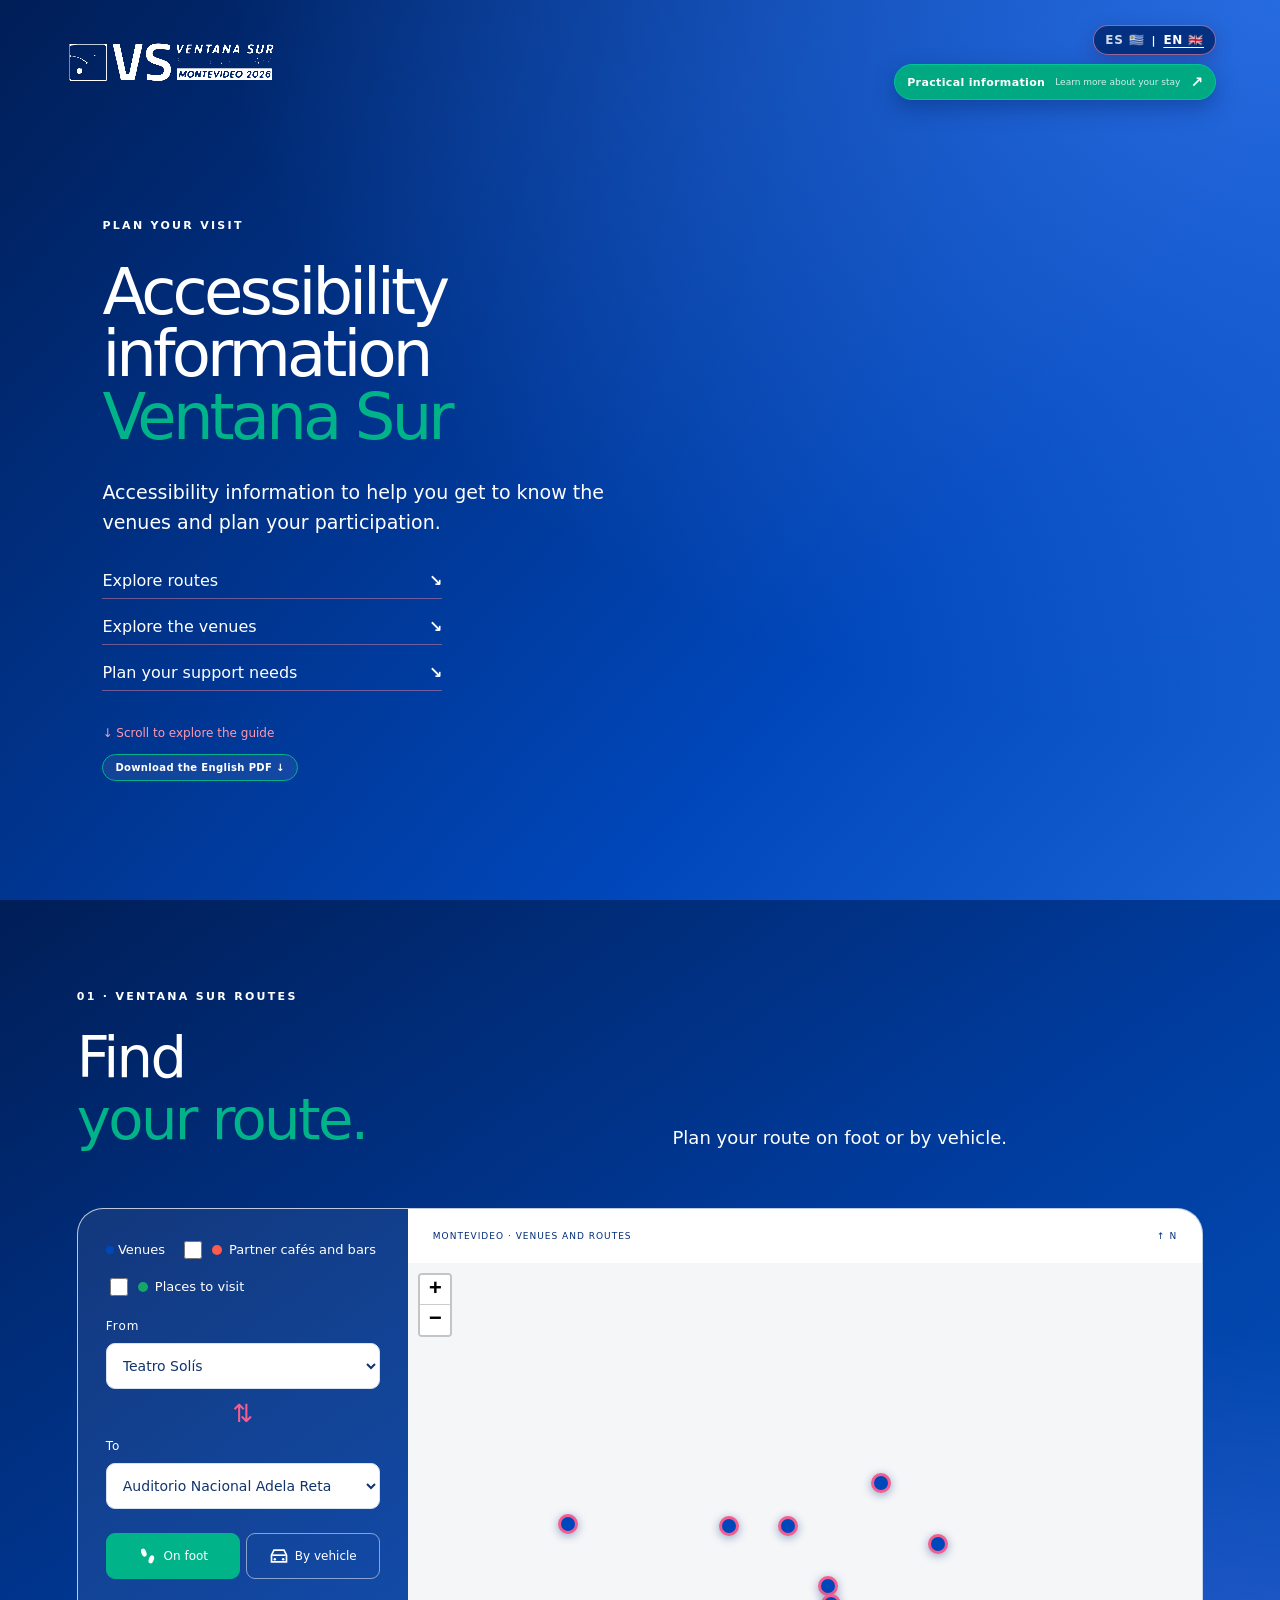
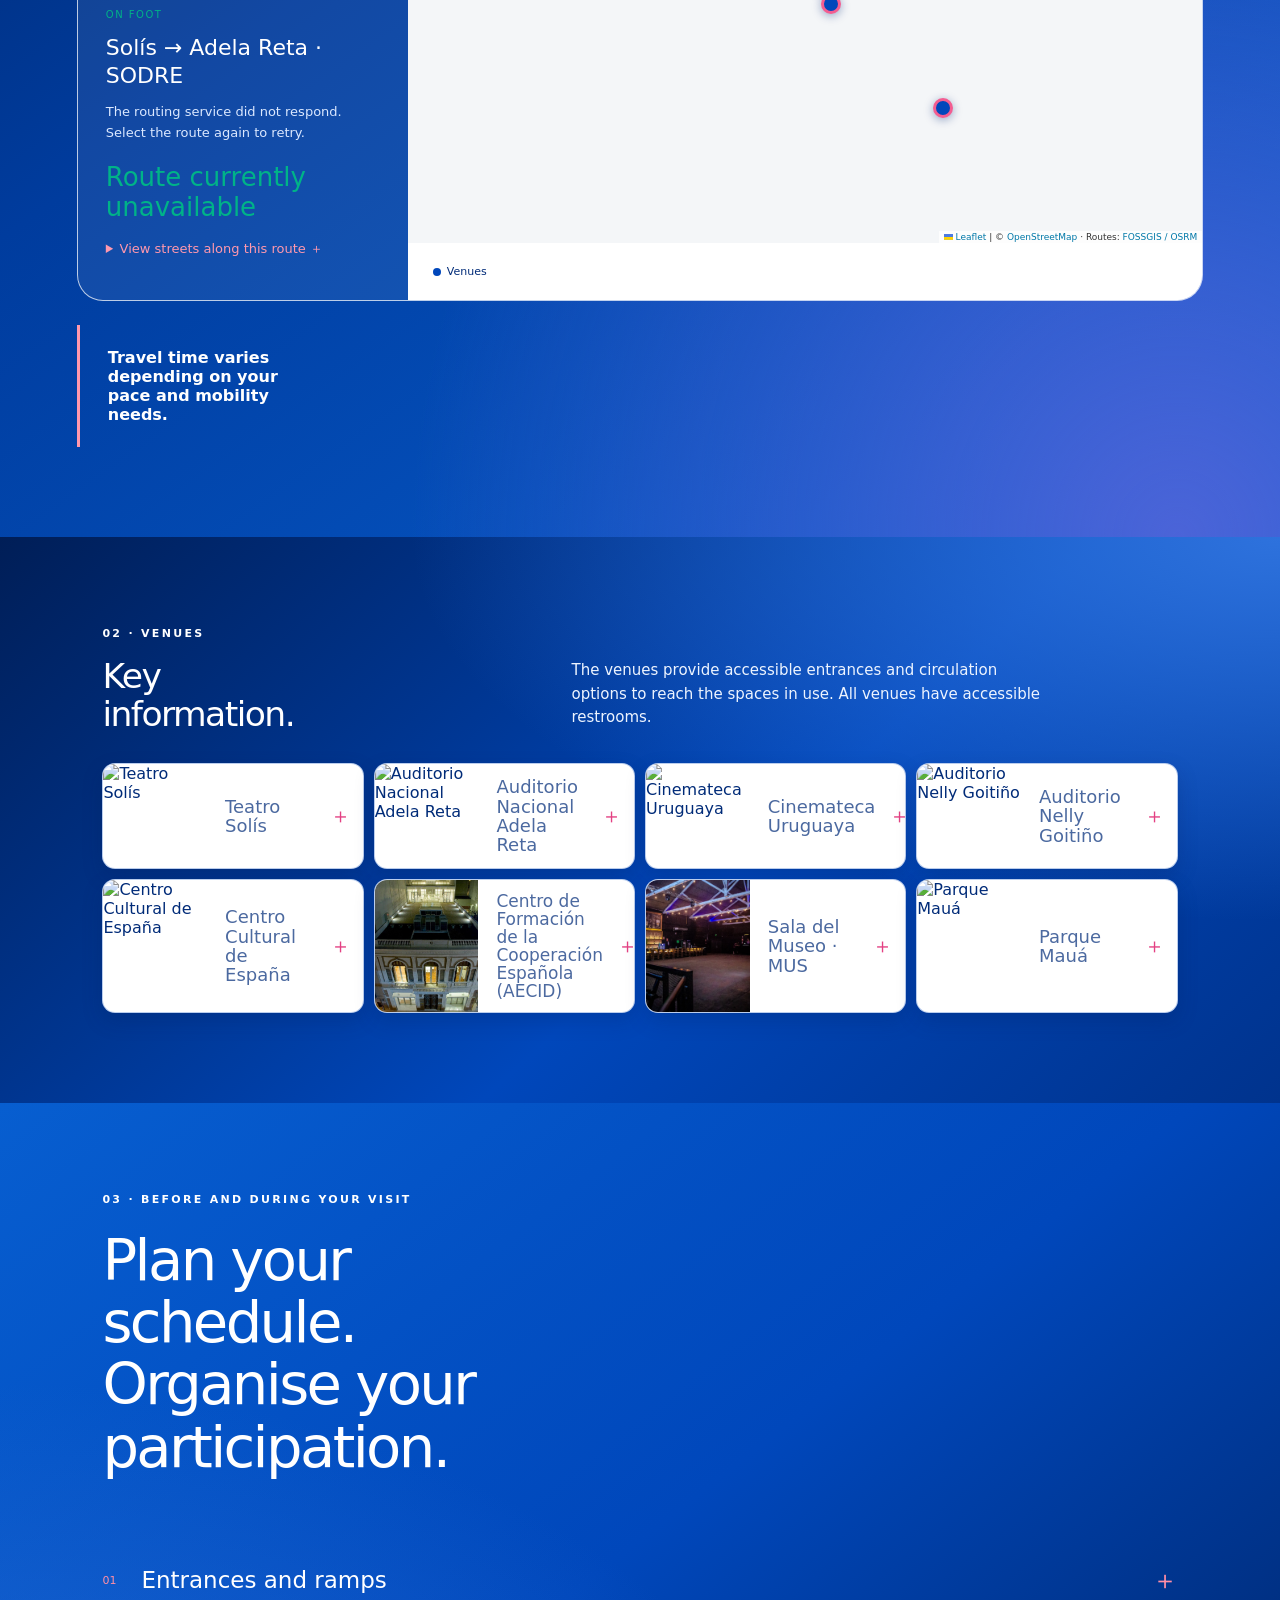
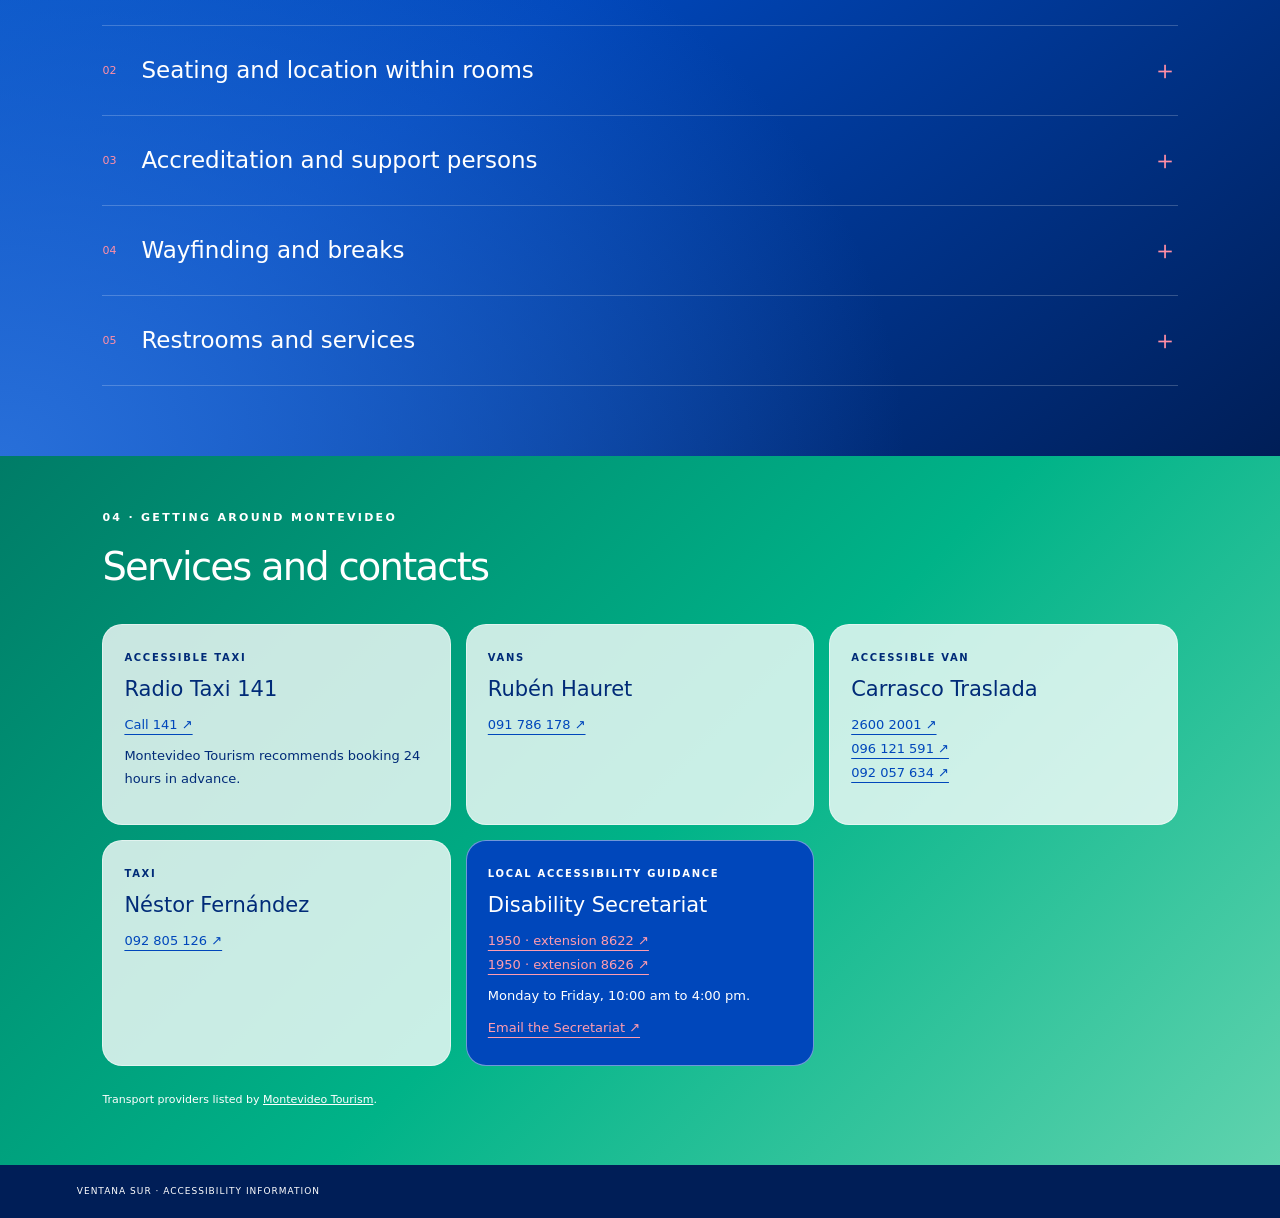
==== en/index.html @ 04f54050 "Ajustar sedes y contactos de accesibilidad" ====
<!doctype html><html lang="en"><meta charset="utf-8"><meta name="viewport" content="width=device-width,initial-scale=1"><meta name="theme-color" content="#0047bb"><title>Plan your visit · Ventana Sur 2026</title><link rel="stylesheet" href="../vendor/leaflet.css"><link rel="stylesheet" href="../access.css?v=20261116"><link rel="stylesheet" href="../locale.css?v=20261116"><link rel="stylesheet" href="../pantone-preview.css?v=20261116"><header><a href="#inicio" aria-label="Ventana Sur: back to the beginning"><img src="../assets/ventana-sur.svg" alt="Ventana Sur"></a><div class="header-actions"><nav class="language-switch" aria-label="Select language"><a href="../" lang="es">ES 🇺🇾</a><span aria-hidden="true">|</span><a class="active" href="./" lang="en" aria-current="page">EN 🇬🇧</a></nav><div class="pdf-links"><a class="download-guide primary" href="../Guia_Accessibility_Ventana_Sur_2026_EN.pdf" download>English PDF ↓</a></div></div></header>
<main><section class="hero" id="inicio"><div class="hero-copy"><span class="eyebrow">PLAN YOUR VISIT</span><h1>Accessibility information<br><em>Ventana Sur</em></h1><p>Accessibility information to help you get to know the venues and plan your participation.</p><div class="jump"><a href="#recorridos">Explore routes <b>↘</b></a><a href="#sedes">Explore the venues <b>↘</b></a><a href="#apoyos">Plan your support needs <b>↘</b></a></div><span class="scroll">↓ Scroll to explore the guide</span></div><div class="hero-art symbol-art" aria-hidden="true"><svg viewBox="130 120 640 610"><defs><filter id="symbol-halo" x="-50%" y="-50%" width="200%" height="200%"><feGaussianBlur stdDeviation="7"/></filter></defs><g class="symbol-piece" style="animation-name:symbol-0"><g class="symbol-halo"><circle cx="450" cy="260" r="54"/></g><g class="symbol-line"><circle cx="450" cy="260" r="54"/></g></g><g class="symbol-piece" style="animation-name:symbol-1"><g class="symbol-halo"><path d="M242 344Q450 470 658 344"/></g><g class="symbol-line"><path d="M242 344Q450 470 658 344"/></g></g><g class="symbol-piece" style="animation-name:symbol-2"><g class="symbol-halo"><circle cx="222" cy="333" r="23"/></g><g class="symbol-line"><circle cx="222" cy="333" r="23"/></g></g><g class="symbol-piece" style="animation-name:symbol-3"><g class="symbol-halo"><circle cx="678" cy="333" r="23"/></g><g class="symbol-line"><circle cx="678" cy="333" r="23"/></g></g><g class="symbol-piece" style="animation-name:symbol-4"><g class="symbol-halo"><path d="M327 590L450 412L573 590"/></g><g class="symbol-line"><path d="M327 590L450 412L573 590"/></g></g><g class="symbol-piece" style="animation-name:symbol-5"><g class="symbol-halo"><circle cx="327" cy="613" r="23"/></g><g class="symbol-line"><circle cx="327" cy="613" r="23"/></g></g><g class="symbol-piece" style="animation-name:symbol-6"><g class="symbol-halo"><circle cx="573" cy="613" r="23"/></g><g class="symbol-line"><circle cx="573" cy="613" r="23"/></g></g><g class="symbol-piece" style="animation-name:symbol-7"><g class="symbol-halo"><path d="M240 281A243 243 0 0 1 660 281"/></g><g class="symbol-line"><path d="M240 281A243 243 0 0 1 660 281"/></g></g><g class="symbol-piece" style="animation-name:symbol-8"><g class="symbol-halo"><path d="M687 383Q692 507 612 570"/></g><g class="symbol-line"><path d="M687 383Q692 507 612 570"/></g></g><g class="symbol-piece" style="animation-name:symbol-9"><g class="symbol-halo"><path d="M533 637Q450 676 367 637"/></g><g class="symbol-line"><path d="M533 637Q450 676 367 637"/></g></g><g class="symbol-piece" style="animation-name:symbol-10"><g class="symbol-halo"><path d="M288 570Q208 507 213 383"/></g><g class="symbol-line"><path d="M288 570Q208 507 213 383"/></g></g><g class="symbol-piece" style="animation-name:symbol-11"><circle cx="222" cy="333" r="20" fill="#ffe8b8" opacity=".25" filter="url(#symbol-halo)"/><circle cx="222" cy="333" r="6" fill="#fff1c8"/></g><g class="symbol-piece" style="animation-name:symbol-12"><circle cx="678" cy="333" r="20" fill="#ffe8b8" opacity=".25" filter="url(#symbol-halo)"/><circle cx="678" cy="333" r="6" fill="#fff1c8"/></g><g class="symbol-piece" style="animation-name:symbol-13"><circle cx="327" cy="613" r="20" fill="#ffe8b8" opacity=".25" filter="url(#symbol-halo)"/><circle cx="327" cy="613" r="6" fill="#fff1c8"/></g><g class="symbol-piece" style="animation-name:symbol-14"><circle cx="573" cy="613" r="20" fill="#ffe8b8" opacity=".25" filter="url(#symbol-halo)"/><circle cx="573" cy="613" r="6" fill="#fff1c8"/></g></svg></div></section>
<section class="routes" id="recorridos"><div class="section-top reveal"><span class="eyebrow">01 · VENTANA SUR ROUTES</span><h2>Find<br><em>your route.</em></h2><p>Plan your route on foot or by vehicle.</p></div><div class="map-layout reveal"><div class="planner"><div class="map-filters"><span><i class="venue-dot"></i> Venues</span><label><input type="checkbox" id="show-bars"><i class="bar-dot"></i> Partner cafés and bars</label><label><input type="checkbox" id="show-visits"><i class="visit-dot"></i> Places to visit</label></div><label for="origin">From</label><select id="origin"></select><button class="swap" id="swap" aria-label="Swap origin and destination">⇅</button><label for="destination">To</label><select id="destination"></select><div class="modes" role="group" aria-label="Travel mode"><button class="selected" id="walking" aria-pressed="true"><svg viewBox="0 0 24 24" aria-hidden="true"><ellipse cx="7" cy="8" rx="3" ry="5" transform="rotate(-20 7 8)"/><ellipse cx="16" cy="16" rx="3" ry="5" transform="rotate(20 16 16)"/></svg>On foot</button><button id="driving" aria-pressed="false"><svg viewBox="0 0 24 24" aria-hidden="true"><path d="M3 11L6 5H18L21 11V19H3Z" fill="none" stroke="currentColor" stroke-width="2"/><path d="M4 11H20" stroke="currentColor" stroke-width="2"/><circle cx="7" cy="16" r="1.5"/><circle cx="17" cy="16" r="1.5"/></svg>By vehicle</button></div><div class="result" aria-live="polite"><span class="mini" id="mode-label">ON FOOT</span><h3 id="route-title"></h3><p id="route-description"></p><strong id="route-distance"></strong><span id="route-time"></span><small id="route-caveat"></small><details class="route-streets"><summary>View streets along this route ＋</summary><p id="route-streets"></p></details></div></div><div class="map"><div class="map-heading"><span>MONTEVIDEO · VENUES AND ROUTES</span><span>↑ N</span></div><div id="street-map" aria-label="Street map with routes between venues, partner cafés and bars, and places to visit"></div><div class="map-bottom"><span><i class="venue-dot"></i> Venues</span></div></div></div><div class="tourism-note"><strong>Sightseeing bus</strong><p>To take part, sign up at the Montevideo Tourism stand.</p></div><div class="route-care reveal"><strong>Travel time varies depending on your pace and mobility needs.</strong></div></section>
<section class="venues" id="sedes"><div class="section-top reveal"><span class="eyebrow">02 · VENUES</span><h2>Key<br><em>information.</em></h2><p>The venues provide accessible entrances and circulation options to reach the spaces in use. All venues have accessible restrooms.</p></div><div id="venue-cards" class="venue-cards"></div></section>
<section class="support" id="apoyos"><div class="section-top reveal"><span class="eyebrow">03 · BEFORE AND DURING YOUR VISIT</span><h2>Plan your schedule.<br><em>Organise your participation.</em></h2></div><div class="support-grid"><details class="reveal"><summary><span>01</span>Entrances and ramps <b>＋</b></summary><p>Review each venue profile to identify entrances and ramps. In buildings with several rooms, the entrance you need may depend on your activity. <a href="#sedes">View venue information ↓</a></p></details><details class="reveal"><summary><span>02</span>Seating and location within rooms <b>＋</b></summary><p>If you need a specific location or seating arrangement, let the Hospitality team know in advance so they can plan for your arrival and, where relevant, your support person.</p></details><details class="reveal"><summary><span>03</span>Accreditation and support persons <b>＋</b></summary><p>Review the conditions of your accreditation type. If you are attending with a support person, contact the Hospitality team before you arrive to coordinate their access.</p></details><details class="reveal"><summary><span>04</span>Wayfinding and breaks <b>＋</b></summary><p>Ask venue staff for directions to your room or entrance. You can also ask about nearby pick-up and drop-off points.</p></details><details class="reveal"><summary><span>05</span>Restrooms and services <b>＋</b></summary><p>The venue profiles include the available information about restrooms and other services. <a href="#sedes">View venues ↓</a></p></details></div></section><section class="city-services" id="contactos"><div class="section-top reveal"><span class="eyebrow">04 · GETTING AROUND MONTEVIDEO</span><h2>Services and contacts</h2></div><div class="contact-grid"><article><span class="contact-kind">ACCESSIBLE TAXI</span><h3>Radio Taxi 141</h3><a href="tel:141">Call 141 ↗</a><p>Montevideo Tourism recommends booking 24 hours in advance.</p></article><article><span class="contact-kind">VANS</span><h3>Rubén Hauret</h3><a href="tel:+59891786178">091 786 178 ↗</a></article><article><span class="contact-kind">ACCESSIBLE VAN</span><h3>Carrasco Traslada</h3><a href="tel:+59826002001">2600 2001 ↗</a><a href="tel:+59896121591">096 121 591 ↗</a><a href="tel:+59892057634">092 057 634 ↗</a></article><article><span class="contact-kind">TAXI</span><h3>Néstor Fernández</h3><a href="tel:+59892805126">092 805 126 ↗</a></article><article class="city-help"><span class="contact-kind">LOCAL ACCESSIBILITY GUIDANCE</span><h3>Disability Secretariat</h3><a href="tel:1950">1950 · extension 8622 ↗</a><a href="tel:1950">1950 · extension 8626 ↗</a><p>Monday to Friday, 10:00 am to 4:00 pm.</p><a href="mailto:secretaria.discapacidad@imm.gub.uy">Email the Secretariat ↗</a></article></div><p class="contact-source">Transport providers listed by <a href="https://www.descubrimontevideo.uy/ofertas-de-unidades-de-transporte-accesibles-privadas-en-la-ciudad" target="_blank" rel="noopener">Montevideo Tourism</a>.</p></section></main><footer><span>VENTANA SUR · ACCESSIBILITY INFORMATION</span></footer><script src="../vendor/leaflet.js"></script><script src="../access-en.js?v=20261116urgent"></script></html>
---- vendor/leaflet.css ----
/* required styles */

.leaflet-pane,
.leaflet-tile,
.leaflet-marker-icon,
.leaflet-marker-shadow,
.leaflet-tile-container,
.leaflet-pane > svg,
.leaflet-pane > canvas,
.leaflet-zoom-box,
.leaflet-image-layer,
.leaflet-layer {
	position: absolute;
	left: 0;
	top: 0;
	}
.leaflet-container {
	overflow: hidden;
	}
.leaflet-tile,
.leaflet-marker-icon,
.leaflet-marker-shadow {
	-webkit-user-select: none;
	   -moz-user-select: none;
	        user-select: none;
	  -webkit-user-drag: none;
	}
/* Prevents IE11 from highlighting tiles in blue */
.leaflet-tile::selection {
	background: transparent;
}
/* Safari renders non-retina tile on retina better with this, but Chrome is worse */
.leaflet-safari .leaflet-tile {
	image-rendering: -webkit-optimize-contrast;
	}
/* hack that prevents hw layers "stretching" when loading new tiles */
.leaflet-safari .leaflet-tile-container {
	width: 1600px;
	height: 1600px;
	-webkit-transform-origin: 0 0;
	}
.leaflet-marker-icon,
.leaflet-marker-shadow {
	display: block;
	}
/* .leaflet-container svg: reset svg max-width decleration shipped in Joomla! (joomla.org) 3.x */
/* .leaflet-container img: map is broken in FF if you have max-width: 100% on tiles */
.leaflet-container .leaflet-overlay-pane svg {
	max-width: none !important;
	max-height: none !important;
	}
.leaflet-container .leaflet-marker-pane img,
.leaflet-container .leaflet-shadow-pane img,
.leaflet-container .leaflet-tile-pane img,
.leaflet-container img.leaflet-image-layer,
.leaflet-container .leaflet-tile {
	max-width: none !important;
	max-height: none !important;
	width: auto;
	padding: 0;
	}

.leaflet-container img.leaflet-tile {
	/* See: https://bugs.chromium.org/p/chromium/issues/detail?id=600120 */
	mix-blend-mode: plus-lighter;
}

.leaflet-container.leaflet-touch-zoom {
	-ms-touch-action: pan-x pan-y;
	touch-action: pan-x pan-y;
	}
.leaflet-container.leaflet-touch-drag {
	-ms-touch-action: pinch-zoom;
	/* Fallback for FF which doesn't support pinch-zoom */
	touch-action: none;
	touch-action: pinch-zoom;
}
.leaflet-container.leaflet-touch-drag.leaflet-touch-zoom {
	-ms-touch-action: none;
	touch-action: none;
}
.leaflet-container {
	-webkit-tap-highlight-color: transparent;
}
.leaflet-container a {
	-webkit-tap-highlight-color: rgba(51, 181, 229, 0.4);
}
.leaflet-tile {
	filter: inherit;
	visibility: hidden;
	}
.leaflet-tile-loaded {
	visibility: inherit;
	}
.leaflet-zoom-box {
	width: 0;
	height: 0;
	-moz-box-sizing: border-box;
	     box-sizing: border-box;
	z-index: 800;
	}
/* workaround for https://bugzilla.mozilla.org/show_bug.cgi?id=888319 */
.leaflet-overlay-pane svg {
	-moz-user-select: none;
	}

.leaflet-pane         { z-index: 400; }

.leaflet-tile-pane    { z-index: 200; }
.leaflet-overlay-pane { z-index: 400; }
.leaflet-shadow-pane  { z-index: 500; }
.leaflet-marker-pane  { z-index: 600; }
.leaflet-tooltip-pane   { z-index: 650; }
.leaflet-popup-pane   { z-index: 700; }

.leaflet-map-pane canvas { z-index: 100; }
.leaflet-map-pane svg    { z-index: 200; }

.leaflet-vml-shape {
	width: 1px;
	height: 1px;
	}
.lvml {
	behavior: url(#default#VML);
	display: inline-block;
	position: absolute;
	}


/* control positioning */

.leaflet-control {
	position: relative;
	z-index: 800;
	pointer-events: visiblePainted; /* IE 9-10 doesn't have auto */
	pointer-events: auto;
	}
.leaflet-top,
.leaflet-bottom {
	position: absolute;
	z-index: 1000;
	pointer-events: none;
	}
.leaflet-top {
	top: 0;
	}
.leaflet-right {
	right: 0;
	}
.leaflet-bottom {
	bottom: 0;
	}
.leaflet-left {
	left: 0;
	}
.leaflet-control {
	float: left;
	clear: both;
	}
.leaflet-right .leaflet-control {
	float: right;
	}
.leaflet-top .leaflet-control {
	margin-top: 10px;
	}
.leaflet-bottom .leaflet-control {
	margin-bottom: 10px;
	}
.leaflet-left .leaflet-control {
	margin-left: 10px;
	}
.leaflet-right .leaflet-control {
	margin-right: 10px;
	}


/* zoom and fade animations */

.leaflet-fade-anim .leaflet-popup {
	opacity: 0;
	-webkit-transition: opacity 0.2s linear;
	   -moz-transition: opacity 0.2s linear;
	        transition: opacity 0.2s linear;
	}
.leaflet-fade-anim .leaflet-map-pane .leaflet-popup {
	opacity: 1;
	}
.leaflet-zoom-animated {
	-webkit-transform-origin: 0 0;
	    -ms-transform-origin: 0 0;
	        transform-origin: 0 0;
	}
svg.leaflet-zoom-animated {
	will-change: transform;
}

.leaflet-zoom-anim .leaflet-zoom-animated {
	-webkit-transition: -webkit-transform 0.25s cubic-bezier(0,0,0.25,1);
	   -moz-transition:    -moz-transform 0.25s cubic-bezier(0,0,0.25,1);
	        transition:         transform 0.25s cubic-bezier(0,0,0.25,1);
	}
.leaflet-zoom-anim .leaflet-tile,
.leaflet-pan-anim .leaflet-tile {
	-webkit-transition: none;
	   -moz-transition: none;
	        transition: none;
	}

.leaflet-zoom-anim .leaflet-zoom-hide {
	visibility: hidden;
	}


/* cursors */

.leaflet-interactive {
	cursor: pointer;
	}
.leaflet-grab {
	cursor: -webkit-grab;
	cursor:    -moz-grab;
	cursor:         grab;
	}
.leaflet-crosshair,
.leaflet-crosshair .leaflet-interactive {
	cursor: crosshair;
	}
.leaflet-popup-pane,
.leaflet-control {
	cursor: auto;
	}
.leaflet-dragging .leaflet-grab,
.leaflet-dragging .leaflet-grab .leaflet-interactive,
.leaflet-dragging .leaflet-marker-draggable {
	cursor: move;
	cursor: -webkit-grabbing;
	cursor:    -moz-grabbing;
	cursor:         grabbing;
	}

/* marker & overlays interactivity */
.leaflet-marker-icon,
.leaflet-marker-shadow,
.leaflet-image-layer,
.leaflet-pane > svg path,
.leaflet-tile-container {
	pointer-events: none;
	}

.leaflet-marker-icon.leaflet-interactive,
.leaflet-image-layer.leaflet-interactive,
.leaflet-pane > svg path.leaflet-interactive,
svg.leaflet-image-layer.leaflet-interactive path {
	pointer-events: visiblePainted; /* IE 9-10 doesn't have auto */
	pointer-events: auto;
	}

/* visual tweaks */

.leaflet-container {
	background: #ddd;
	outline-offset: 1px;
	}
.leaflet-container a {
	color: #0078A8;
	}
.leaflet-zoom-box {
	border: 2px dotted #38f;
	background: rgba(255,255,255,0.5);
	}


/* general typography */
.leaflet-container {
	font-family: "Helvetica Neue", Arial, Helvetica, sans-serif;
	font-size: 12px;
	font-size: 0.75rem;
	line-height: 1.5;
	}


/* general toolbar styles */

.leaflet-bar {
	box-shadow: 0 1px 5px rgba(0,0,0,0.65);
	border-radius: 4px;
	}
.leaflet-bar a {
	background-color: #fff;
	border-bottom: 1px solid #ccc;
	width: 26px;
	height: 26px;
	line-height: 26px;
	display: block;
	text-align: center;
	text-decoration: none;
	color: black;
	}
.leaflet-bar a,
.leaflet-control-layers-toggle {
	background-position: 50% 50%;
	background-repeat: no-repeat;
	display: block;
	}
.leaflet-bar a:hover,
.leaflet-bar a:focus {
	background-color: #f4f4f4;
	}
.leaflet-bar a:first-child {
	border-top-left-radius: 4px;
	border-top-right-radius: 4px;
	}
.leaflet-bar a:last-child {
	border-bottom-left-radius: 4px;
	border-bottom-right-radius: 4px;
	border-bottom: none;
	}
.leaflet-bar a.leaflet-disabled {
	cursor: default;
	background-color: #f4f4f4;
	color: #bbb;
	}

.leaflet-touch .leaflet-bar a {
	width: 30px;
	height: 30px;
	line-height: 30px;
	}
.leaflet-touch .leaflet-bar a:first-child {
	border-top-left-radius: 2px;
	border-top-right-radius: 2px;
	}
.leaflet-touch .leaflet-bar a:last-child {
	border-bottom-left-radius: 2px;
	border-bottom-right-radius: 2px;
	}

/* zoom control */

.leaflet-control-zoom-in,
.leaflet-control-zoom-out {
	font: bold 18px 'Lucida Console', Monaco, monospace;
	text-indent: 1px;
	}

.leaflet-touch .leaflet-control-zoom-in, .leaflet-touch .leaflet-control-zoom-out  {
	font-size: 22px;
	}


/* layers control */

.leaflet-control-layers {
	box-shadow: 0 1px 5px rgba(0,0,0,0.4);
	background: #fff;
	border-radius: 5px;
	}
.leaflet-control-layers-toggle {
	background-image: url(images/layers.png);
	width: 36px;
	height: 36px;
	}
.leaflet-retina .leaflet-control-layers-toggle {
	background-image: url(images/layers-2x.png);
	background-size: 26px 26px;
	}
.leaflet-touch .leaflet-control-layers-toggle {
	width: 44px;
	height: 44px;
	}
.leaflet-control-layers .leaflet-control-layers-list,
.leaflet-control-layers-expanded .leaflet-control-layers-toggle {
	display: none;
	}
.leaflet-control-layers-expanded .leaflet-control-layers-list {
	display: block;
	position: relative;
	}
.leaflet-control-layers-expanded {
	padding: 6px 10px 6px 6px;
	color: #333;
	background: #fff;
	}
.leaflet-control-layers-scrollbar {
	overflow-y: scroll;
	overflow-x: hidden;
	padding-right: 5px;
	}
.leaflet-control-layers-selector {
	margin-top: 2px;
	position: relative;
	top: 1px;
	}
.leaflet-control-layers label {
	display: block;
	font-size: 13px;
	font-size: 1.08333em;
	}
.leaflet-control-layers-separator {
	height: 0;
	border-top: 1px solid #ddd;
	margin: 5px -10px 5px -6px;
	}

/* Default icon URLs */
.leaflet-default-icon-path { /* used only in path-guessing heuristic, see L.Icon.Default */
	background-image: url(images/marker-icon.png);
	}


/* attribution and scale controls */

.leaflet-container .leaflet-control-attribution {
	background: #fff;
	background: rgba(255, 255, 255, 0.8);
	margin: 0;
	}
.leaflet-control-attribution,
.leaflet-control-scale-line {
	padding: 0 5px;
	color: #333;
	line-height: 1.4;
	}
.leaflet-control-attribution a {
	text-decoration: none;
	}
.leaflet-control-attribution a:hover,
.leaflet-control-attribution a:focus {
	text-decoration: underline;
	}
.leaflet-attribution-flag {
	display: inline !important;
	vertical-align: baseline !important;
	width: 1em;
	height: 0.6669em;
	}
.leaflet-left .leaflet-control-scale {
	margin-left: 5px;
	}
.leaflet-bottom .leaflet-control-scale {
	margin-bottom: 5px;
	}
.leaflet-control-scale-line {
	border: 2px solid #777;
	border-top: none;
	line-height: 1.1;
	padding: 2px 5px 1px;
	white-space: nowrap;
	-moz-box-sizing: border-box;
	     box-sizing: border-box;
	background: rgba(255, 255, 255, 0.8);
	text-shadow: 1px 1px #fff;
	}
.leaflet-control-scale-line:not(:first-child) {
	border-top: 2px solid #777;
	border-bottom: none;
	margin-top: -2px;
	}
.leaflet-control-scale-line:not(:first-child):not(:last-child) {
	border-bottom: 2px solid #777;
	}

.leaflet-touch .leaflet-control-attribution,
.leaflet-touch .leaflet-control-layers,
.leaflet-touch .leaflet-bar {
	box-shadow: none;
	}
.leaflet-touch .leaflet-control-layers,
.leaflet-touch .leaflet-bar {
	border: 2px solid rgba(0,0,0,0.2);
	background-clip: padding-box;
	}


/* popup */

.leaflet-popup {
	position: absolute;
	text-align: center;
	margin-bottom: 20px;
	}
.leaflet-popup-content-wrapper {
	padding: 1px;
	text-align: left;
	border-radius: 12px;
	}
.leaflet-popup-content {
	margin: 13px 24px 13px 20px;
	line-height: 1.3;
	font-size: 13px;
	font-size: 1.08333em;
	min-height: 1px;
	}
.leaflet-popup-content p {
	margin: 17px 0;
	margin: 1.3em 0;
	}
.leaflet-popup-tip-container {
	width: 40px;
	height: 20px;
	position: absolute;
	left: 50%;
	margin-top: -1px;
	margin-left: -20px;
	overflow: hidden;
	pointer-events: none;
	}
.leaflet-popup-tip {
	width: 17px;
	height: 17px;
	padding: 1px;

	margin: -10px auto 0;
	pointer-events: auto;

	-webkit-transform: rotate(45deg);
	   -moz-transform: rotate(45deg);
	    -ms-transform: rotate(45deg);
	        transform: rotate(45deg);
	}
.leaflet-popup-content-wrapper,
.leaflet-popup-tip {
	background: white;
	color: #333;
	box-shadow: 0 3px 14px rgba(0,0,0,0.4);
	}
.leaflet-container a.leaflet-popup-close-button {
	position: absolute;
	top: 0;
	right: 0;
	border: none;
	text-align: center;
	width: 24px;
	height: 24px;
	font: 16px/24px Tahoma, Verdana, sans-serif;
	color: #757575;
	text-decoration: none;
	background: transparent;
	}
.leaflet-container a.leaflet-popup-close-button:hover,
.leaflet-container a.leaflet-popup-close-button:focus {
	color: #585858;
	}
.leaflet-popup-scrolled {
	overflow: auto;
	}

.leaflet-oldie .leaflet-popup-content-wrapper {
	-ms-zoom: 1;
	}
.leaflet-oldie .leaflet-popup-tip {
	width: 24px;
	margin: 0 auto;

	-ms-filter: "progid:DXImageTransform.Microsoft.Matrix(M11=0.70710678, M12=0.70710678, M21=-0.70710678, M22=0.70710678)";
	filter: progid:DXImageTransform.Microsoft.Matrix(M11=0.70710678, M12=0.70710678, M21=-0.70710678, M22=0.70710678);
	}

.leaflet-oldie .leaflet-control-zoom,
.leaflet-oldie .leaflet-control-layers,
.leaflet-oldie .leaflet-popup-content-wrapper,
.leaflet-oldie .leaflet-popup-tip {
	border: 1px solid #999;
	}


/* div icon */

.leaflet-div-icon {
	background: #fff;
	border: 1px solid #666;
	}


/* Tooltip */
/* Base styles for the element that has a tooltip */
.leaflet-tooltip {
	position: absolute;
	padding: 6px;
	background-color: #fff;
	border: 1px solid #fff;
	border-radius: 3px;
	color: #222;
	white-space: nowrap;
	-webkit-user-select: none;
	-moz-user-select: none;
	-ms-user-select: none;
	user-select: none;
	pointer-events: none;
	box-shadow: 0 1px 3px rgba(0,0,0,0.4);
	}
.leaflet-tooltip.leaflet-interactive {
	cursor: pointer;
	pointer-events: auto;
	}
.leaflet-tooltip-top:before,
.leaflet-tooltip-bottom:before,
.leaflet-tooltip-left:before,
.leaflet-tooltip-right:before {
	position: absolute;
	pointer-events: none;
	border: 6px solid transparent;
	background: transparent;
	content: "";
	}

/* Directions */

.leaflet-tooltip-bottom {
	margin-top: 6px;
}
.leaflet-tooltip-top {
	margin-top: -6px;
}
.leaflet-tooltip-bottom:before,
.leaflet-tooltip-top:before {
	left: 50%;
	margin-left: -6px;
	}
.leaflet-tooltip-top:before {
	bottom: 0;
	margin-bottom: -12px;
	border-top-color: #fff;
	}
.leaflet-tooltip-bottom:before {
	top: 0;
	margin-top: -12px;
	margin-left: -6px;
	border-bottom-color: #fff;
	}
.leaflet-tooltip-left {
	margin-left: -6px;
}
.leaflet-tooltip-right {
	margin-left: 6px;
}
.leaflet-tooltip-left:before,
.leaflet-tooltip-right:before {
	top: 50%;
	margin-top: -6px;
	}
.leaflet-tooltip-left:before {
	right: 0;
	margin-right: -12px;
	border-left-color: #fff;
	}
.leaflet-tooltip-right:before {
	left: 0;
	margin-left: -12px;
	border-right-color: #fff;
	}

/* Printing */

@media print {
	/* Prevent printers from removing background-images of controls. */
	.leaflet-control {
		-webkit-print-color-adjust: exact;
		print-color-adjust: exact;
		}
	}
---- access.css ----
*{box-sizing:border-box}html{scroll-behavior:smooth;scroll-padding-top:30px}body{margin:0;font-family:'Avenir Next',Avenir,system-ui,sans-serif;color:#fff8fa;background:#a92570}button,select,a{font:inherit}button,a,summary{touch-action:manipulation}header{position:absolute;top:0;left:0;right:0;z-index:5;padding:25px 5%;display:flex;justify-content:space-between;align-items:center}header img{width:215px;height:48px}header button{border:1px solid #ffffff80;border-radius:50%;width:42px;height:42px;color:white;background:#ffffff18;cursor:pointer}.hero{min-height:100svh;background:radial-gradient(ellipse at 100% 0,#ff927e,transparent 65%),linear-gradient(130deg,#7a257b,#d52c7b 65%,#ee766e);padding:160px 8% 65px;display:grid;grid-template-columns:1.1fr 1fr;align-items:center;gap:20px;overflow:hidden}.eyebrow{font-size:11px;letter-spacing:2.3px;font-weight:600}h1{font-size:clamp(56px,7.2vw,104px);line-height:.98;font-weight:500;letter-spacing:-.06em;margin:28px 0}em{font-style:normal;color:#ffe5aa}.hero p{font-size:19px;line-height:1.6;max-width:535px}.jump{display:flex;flex-direction:column;align-items:flex-start;gap:10px;margin:26px 0}.jump a{color:white;text-decoration:none;border-bottom:1px solid #ffd1d67a;padding:8px 0;width:min(340px,100%);display:flex;justify-content:space-between;transition:padding .2s}.jump a:hover{padding-left:10px;color:#fff0c6}.scroll{display:block;margin-top:35px;font-size:12px;color:#ffe3e7}.hero-art svg{width:100%;overflow:visible}.hero-track{fill:none;stroke:#ffc8df;stroke-width:5;stroke-dasharray:5 12;stroke-linecap:round;animation:current 14s linear infinite}.shape{fill:#ffdfae}.shape.b{fill:#f0a7d4}.shape.c{fill:#ffcacf}.orbit{fill:none;stroke:#f4b6d2;stroke-width:2;transform-origin:392px 400px;animation:rotate 30s linear infinite}.hero-art text{fill:#ffe4eb;font:11px 'Avenir Next',sans-serif;letter-spacing:2px}.routes{background:linear-gradient(145deg,#752472,#b02c7f 70%,#cd587d);padding:90px 6%}.section-top{display:grid;grid-template-columns:1fr 1fr;gap:12px 65px;max-width:1220px;margin:0 auto 45px}.section-top .eyebrow{grid-column:1/-1}.section-top h2{font-size:clamp(36px,4.5vw,64px);line-height:1.08;font-weight:500;letter-spacing:-.045em;margin:12px 0}.section-top p{font-size:18px;line-height:1.7;max-width:470px;align-self:end;margin:0 0 10px}.map-layout{max-width:1220px;margin:auto;display:grid;grid-template-columns:330px 1fr;border:1px solid #ffd1df70;border-radius:26px;overflow:hidden;background:#501c5660}.planner{padding:28px;position:relative}.planner label{display:block;font-size:12px;letter-spacing:1px;margin:10px 0}.planner select{width:100%;padding:13px 30px 13px 12px;border-radius:9px;border:1px solid #f3c6de;color:#3e2449;background:#fff6f3;font-size:14px}.swap{display:block;margin:9px auto 0;background:none;border:0;color:#ffe7c2;font-size:25px;cursor:pointer}.modes{display:grid;grid-template-columns:1fr 1fr;gap:6px;margin:24px 0}.modes button{display:flex;align-items:center;justify-content:center;gap:6px;color:#ffeff7;background:none;border:1px solid #efc2d37a;padding:12px 5px;border-radius:9px;font-size:12px;cursor:pointer}.modes button.selected{background:#ffe4af;color:#5c2868;border-color:#ffe4af}.modes svg{width:20px;height:20px;fill:currentColor}.mini{font-size:10px;letter-spacing:1.5px;color:#ffd8b3}.result h3{font-size:22px;line-height:1.25;font-weight:500;margin:12px 0}.result p{font-size:13px;line-height:1.6;color:#f9e0ed}.route-link{display:block;color:#fff0c6;font-size:13px;line-height:1.5;margin:20px 0;text-underline-offset:4px}.map-note{font-size:10px;line-height:1.6;color:#ebc9e0;margin-top:22px}.map{display:flex;flex-direction:column;background:#ffe9e8;color:#532951}.map-heading,.map-bottom{display:flex;justify-content:space-between;gap:20px;padding:22px 25px;font-size:10px;letter-spacing:1px}.map-bottom{margin-top:auto;letter-spacing:0;font-size:11px}.map-bottom span{display:flex;align-items:center;gap:6px}.venue-dot{display:inline-block;background:#9d2e70;width:8px;height:8px;border-radius:50%}#city-map{width:100%;height:auto;flex:1}.landmark{font-size:9px;fill:#667151}.street{font-size:11px;fill:#aa7c92;letter-spacing:2px}.water-label{font-size:16px;fill:#7f92b6;letter-spacing:5px}#route-shadow{fill:none;stroke:#fffdf8;stroke-width:12;stroke-linecap:round;stroke-linejoin:round}#route-line{fill:none;stroke:#a31d70;stroke-width:5;stroke-linecap:round;stroke-linejoin:round;stroke-dasharray:3 12;animation:current 4s linear infinite}.pin{cursor:pointer}.pin circle{fill:#9c3679;stroke:#fff8ee;stroke-width:3;transition:r .2s,fill .2s}.pin.selected circle{fill:#402d8c;r:12px}.pin text{fill:#613859;font-size:12px;font-weight:600;paint-order:stroke;stroke:#fff0ed;stroke-width:4px;stroke-linejoin:round}.route-care{max-width:1220px;margin:24px auto 0;padding:23px 28px;border-left:3px solid #ffdda9;display:grid;grid-template-columns:200px 1fr;gap:20px}.route-care p{margin:0;line-height:1.6;font-size:14px}.venues{background:linear-gradient(135deg,#eab17d,#f1ca94 65%,#efb7ab);color:#4d2858;padding:90px 8%}.venues em{color:#84356d}.venue-cards{max-width:1220px;margin:auto;display:grid;grid-template-columns:1fr 1fr;gap:12px}.venue-cards details{background:#fff2e740;border:1px solid #fff2de85;border-radius:14px;overflow:hidden}.venue-cards summary{list-style:none;padding:23px;cursor:pointer;display:grid;grid-template-columns:35px 1fr 20px;align-items:center;gap:10px}.venue-cards summary span{font-size:10px;opacity:.7}.venue-cards summary strong{font-size:18px;font-weight:500}.venue-content{padding:0 25px 25px 68px;font-size:14px;line-height:1.65}.venue-content address{font-style:normal;font-weight:600}.venue-content a{color:#6a276c;text-underline-offset:4px}.venue-content .small{font-size:12px;opacity:.85}.venue-cards details[open]{background:#fff3e6aa}.support{background:radial-gradient(ellipse at 100% 0,#81369b,transparent 70%),linear-gradient(140deg,#3f2f83,#923071);padding:90px 8% 70px}.support-grid{max-width:1220px;margin:auto}.support details{border-bottom:1px solid #dfb5da66}.support summary{list-style:none;padding:27px 0;display:flex;gap:25px;align-items:center;font-size:23px;cursor:pointer}.support summary span{font-size:11px;color:#ffcfb8}.support summary b{margin-left:auto;font-size:26px;font-weight:400}.support details p{max-width:740px;margin:0 0 30px 45px;font-size:16px;line-height:1.75}.support details[open] summary b{transform:rotate(45deg)}summary::-webkit-details-marker{display:none}.closing{max-width:1220px;margin:85px auto 0;border-top:1px solid #e3bcdb66;padding-top:40px}.closing h3{font-size:clamp(30px,4vw,50px);font-weight:500;letter-spacing:-.04em;line-height:1.2;margin:20px 0}.closing p{max-width:570px;font-size:14px;line-height:1.7;color:#edcde2}.closing a{display:inline-block;margin-top:20px;color:#ffddae;text-underline-offset:5px}footer{padding:20px 6%;background:#3d2659;display:flex;justify-content:space-between;gap:20px;font-size:9px;letter-spacing:1px;line-height:1.5}.reveal{opacity:0;transform:translateY(35px);transition:opacity .65s,transform .65s}.reveal.visible{opacity:1;transform:none}:focus-visible{outline:3px solid #ffdb81;outline-offset:5px}@keyframes current{to{stroke-dashoffset:-150}}@keyframes rotate{to{transform:rotate(360deg)}}.paused *{animation:none!important;transition:none!important}.paused .reveal{opacity:1;transform:none}@media(max-width:800px){.hero{padding:145px 7% 35px;grid-template-columns:1fr;min-height:auto}.hero-art{max-width:450px;width:85%;margin:-10px auto 0}.hero-art svg{max-height:330px}.hero p{font-size:17px}.hero h1{font-size:66px}.scroll{margin-top:24px}.section-top{grid-template-columns:1fr;gap:5px}.section-top p{font-size:16px}.routes,.venues,.support{padding:65px 6%}.map-layout{grid-template-columns:1fr}.planner{padding:22px}.planner label{font-size:12px}.map{min-height:380px}.map-heading,.map-bottom{font-size:9px;padding:16px;gap:10px}.modes{margin:20px 0}.modes button{font-size:14px}.map-note{margin:12px 0}.result h3{font-size:23px}.result p{font-size:14px}.route-care{grid-template-columns:1fr;gap:10px;padding:15px}.venue-cards{grid-template-columns:1fr}.venue-cards summary{padding:20px 16px;grid-template-columns:25px 1fr 20px}.venue-cards summary strong{font-size:17px}.venue-content{padding:0 20px 22px 50px}.support summary{font-size:19px;gap:13px;padding:23px 0}.support details p{margin-left:25px;font-size:15px}.closing{margin-top:60px}footer{flex-direction:column;gap:5px}header{padding:23px 6%}header img{width:180px;height:40px}}@media(prefers-reduced-motion:reduce){html{scroll-behavior:auto}*{animation:none!important;transition:none!important}.reveal{opacity:1;transform:none}}
.hero{grid-template-columns:1.35fr 1fr}.hero h1{font-size:clamp(52px,6.6vw,94px)}.welcome-light{animation:welcome-glow 6s ease-in-out infinite}@keyframes welcome-glow{50%{opacity:.55;transform:translateY(-3px)}}#street-map{height:580px;min-height:460px;width:100%;z-index:1;background:#f5e8ea}.leaflet-container{font-family:inherit}.leaflet-tile-pane{filter:saturate(.45)}.leaflet-control-attribution{font-size:9px!important}.venue-marker{background:none;border:0}.venue-marker span{display:block;background:#92256f;width:20px;height:20px;border:3px solid #fff4dc;border-radius:50%;box-shadow:0 2px 10px #58244c70}.footsteps svg,.car-route svg{width:100%;height:100%}.footsteps,.car-route{background:none;border:0}.map-bottom a{color:#642959}.route-streets{margin-top:18px;font-size:13px}.route-streets summary{cursor:pointer;color:#ffe2ad}#route-distance{display:block;font-size:26px;color:#ffe7b4;margin-top:18px;font-weight:500}.see-on-map{display:block;margin-top:16px;border:1px solid #793563;background:transparent;border-radius:20px;color:#642959;padding:9px 15px;cursor:pointer}.support details a{color:#ffe2b6}.city-services{background:linear-gradient(140deg,#f4b2cb,#f3bfb0 60%,#ffd19d);color:#542450;padding:85px 8%}.city-services em{color:#8b296d}.contact-grid{max-width:1220px;margin:auto;display:grid;grid-template-columns:repeat(3,1fr);gap:15px}.contact-grid article{padding:28px;border:1px solid #fff2de;border-radius:20px;background:#fff5eb40}.contact-kind{font-size:10px;font-weight:600;letter-spacing:1.7px}.contact-grid h3{font-size:25px;line-height:1.15;font-weight:500;margin:15px 0 22px}.contact-grid a{display:block;width:fit-content;color:#6d2863;margin:9px 0;text-underline-offset:5px}.contact-grid p{font-size:15px;line-height:1.7}.contact-grid .city-help{background:#822773;color:#fff0ed}.city-help a{color:#ffe5ae}.contact-grid .booking{background:#ffe2b680}.contact-source,.editorial-note{max-width:1220px;margin:25px auto 0;font-size:13px;line-height:1.7}.contact-source a{color:inherit}.editorial-note{border-top:1px solid #a0486c60;padding-top:15px}.editorial-note summary{cursor:pointer}.editorial-note p{max-width:800px}.hero-art{max-width:490px}.map-note{font-size:12px}.map-heading{font-size:9px}@media(max-width:800px){.hero{grid-template-columns:1fr}.hero h1{font-size:clamp(48px,12vw,72px)}.hero-art{max-width:330px}.contact-grid{grid-template-columns:1fr}.city-services{padding:65px 6%}#street-map{height:470px;min-height:400px}.map-bottom{flex-wrap:wrap}.contact-grid h3{font-size:25px}.leaflet-control-attribution{max-width:260px}.hero-copy p{font-size:18px}}
.encounter-art{padding:15px}.encounter-ribbon{animation:ribbon-breathe 6s ease-in-out infinite;transform-origin:260px 245px}.ribbon-back{animation:ribbon-turn 14s ease-in-out infinite;transform-origin:260px 245px}.encounter-spark{animation:spark 3s ease-in-out infinite;transform-origin:380px 56px}.encounter-dot{animation:dot-pulse 3s ease-in-out infinite;transform-origin:249px 299px}@keyframes ribbon-breathe{50%{transform:translateY(-12px) rotate(3deg)}}@keyframes ribbon-turn{50%{transform:rotate(-8deg)}}@keyframes spark{50%{opacity:.4;transform:translateY(-7px)}}@keyframes dot-pulse{50%{transform:scale(1.18)}}.venue-cards details{transition:transform .25s,background .25s,box-shadow .25s}.venue-cards details:hover,.venue-cards details:focus-within{transform:translateY(-5px) scale(1.012);background:#fff0bca6;box-shadow:0 12px 28px #7b3b601c}.venue-cards summary b{transition:transform .25s}.venue-cards details:hover summary b{transform:rotate(90deg)}.venue-cards details[open] summary b{transform:rotate(45deg)}#route-time{display:block;font-size:19px;margin-top:6px;color:#fff0c9}#route-caveat{display:block;font-size:11px;line-height:1.55;margin-top:10px;color:#f0d4e6}.city-services{padding-top:55px;padding-bottom:55px}.city-services .section-top{margin-bottom:25px;gap:10px 45px}.city-services h2{font-size:clamp(28px,3vw,42px)}.city-services .section-top p{font-size:15px}.contact-grid article{padding:21px}.contact-grid h3{font-size:21px;margin:12px 0 16px}.contact-grid p,.contact-grid a{font-size:13px}.contact-source{font-size:11px}@media(max-width:800px){.city-services h2{font-size:32px}.contact-grid{grid-template-columns:1fr 1fr;gap:10px}.contact-grid article{padding:17px}.contact-grid h3{font-size:20px}.contact-grid .booking,.contact-grid .city-help{grid-column:1/-1}.contact-grid a{overflow-wrap:anywhere}.encounter-art{margin-top:10px}}@media(max-width:380px){.contact-grid{grid-template-columns:1fr}}

.symbol-art{width:100%;max-width:520px}.symbol-art svg{width:100%;overflow:visible}.symbol-piece{animation-duration:11.5s;animation-timing-function:ease-in-out;animation-iteration-count:infinite;opacity:0}.symbol-line{fill:none;stroke:#ffe2bd;stroke-width:3.5;stroke-linecap:round}.symbol-halo{fill:none;stroke:#ffe2bd;stroke-width:10;stroke-linecap:round;opacity:.22;filter:url(#symbol-halo)}
@keyframes symbol-0{0%,43.043%{opacity:0}56.522%,88.7%{opacity:1}96.5%,100%{opacity:0}}
@keyframes symbol-1{0%,51.739%{opacity:0}66.087%,88.7%{opacity:1}96.5%,100%{opacity:0}}
@keyframes symbol-2{0%,23.043%{opacity:0}33.043%,88.7%{opacity:1}96.5%,100%{opacity:0}}
@keyframes symbol-3{0%,24.783%{opacity:0}34.783%,88.7%{opacity:1}96.5%,100%{opacity:0}}
@keyframes symbol-4{0%,32.174%{opacity:0}47.391%,88.7%{opacity:1}96.5%,100%{opacity:0}}
@keyframes symbol-5{0%,26.087%{opacity:0}36.087%,88.7%{opacity:1}96.5%,100%{opacity:0}}
@keyframes symbol-6{0%,27.391%{opacity:0}37.391%,88.7%{opacity:1}96.5%,100%{opacity:0}}
@keyframes symbol-7{0%,61.304%{opacity:0}74.783%,88.7%{opacity:1}96.5%,100%{opacity:0}}
@keyframes symbol-8{0%,68.696%{opacity:0}78.261%,88.7%{opacity:1}96.5%,100%{opacity:0}}
@keyframes symbol-9{0%,72.174%{opacity:0}81.739%,88.7%{opacity:1}96.5%,100%{opacity:0}}
@keyframes symbol-10{0%,75.652%{opacity:0}85.217%,88.7%{opacity:1}96.5%,100%{opacity:0}}
@keyframes symbol-11{0%,3.913%{opacity:0}11.304%,88.7%{opacity:1}96.5%,100%{opacity:0}}
@keyframes symbol-12{0%,8.696%{opacity:0}16.087%,88.7%{opacity:1}96.5%,100%{opacity:0}}
@keyframes symbol-13{0%,13.478%{opacity:0}20.870%,88.7%{opacity:1}96.5%,100%{opacity:0}}
@keyframes symbol-14{0%,18.261%{opacity:0}25.652%,88.7%{opacity:1}96.5%,100%{opacity:0}}

.paused .symbol-piece{animation:none!important;opacity:1}@media(prefers-reduced-motion:reduce){.symbol-piece{animation:none!important;opacity:1}}@media(max-width:800px){.symbol-art{max-width:340px;margin:20px auto 10px}}

.header-actions{display:flex;align-items:center;gap:14px}.download-guide{display:inline-block;border:1px solid #ffe5b6aa;border-radius:25px;padding:11px 17px;color:#fff2d6;text-decoration:none;font-size:12px;transition:background .2s,color .2s,transform .2s}.download-guide:hover,.download-guide:focus-visible{background:#ffe4ad;color:#652565;transform:translateY(-2px)}@media(max-width:800px){.header-actions{gap:8px}.download-guide{font-size:10px;padding:10px 12px}header img{width:150px}.header-actions #motion{width:35px;height:35px}}

.map-filters{display:flex;flex-wrap:wrap;gap:12px;align-items:center;margin-bottom:20px;font-size:13px}.map-filters label{display:flex;align-items:center;gap:7px;margin:0;letter-spacing:0;font-size:13px;cursor:pointer}.map-filters input{width:18px;height:18px;accent-color:#ffe0aa}.bar-dot{display:inline-block;width:10px;height:10px;border-radius:50%;background:#15918b}.bar-marker span{background:#15918b;border-color:#fff4dc}.map-destination{margin-top:9px;border:0;border-radius:16px;padding:7px 12px;background:#762c73;color:white;cursor:pointer}.leaflet-popup-content{font-size:13px;line-height:1.6}

.visit-dot{display:inline-block;width:10px;height:10px;border-radius:50%;background:#e3a52d}.visit-marker span{background:#e3a52d;border-color:#fff4dc}.map-filters{gap:12px 15px}.map-filters label{min-height:25px}

.tourism-note{max-width:1220px;margin:24px auto 0;border:1px solid #ffdca86b;background:#ffffff0b;border-radius:16px;padding:22px 28px;display:grid;grid-template-columns:200px 1fr;gap:20px}.tourism-note strong{color:#ffe4af}.tourism-note p{margin:0;font-size:14px;line-height:1.6}@media(max-width:800px){.tourism-note{grid-template-columns:1fr;gap:9px;padding:20px}}
---- locale.css ----
.header-actions{display:flex;flex-direction:column;align-items:flex-end;gap:9px}.language-switch{display:flex;align-items:center;gap:7px;padding:7px 11px;border:1px solid #fff3d2;border-radius:20px;background:#4f2148d9;box-shadow:0 5px 18px #35152e42;backdrop-filter:blur(7px);font-size:11px;font-weight:700;letter-spacing:.8px}.language-switch a{color:#fff;text-decoration:none;opacity:.82}.language-switch a.active{font-weight:800;opacity:1;text-decoration:underline;text-underline-offset:3px}.language-switch a{font-size:12px}.pdf-links{display:flex;gap:8px}.download-guide{color:#fff;text-decoration:none;border:1px solid #ffffff70;border-radius:18px;padding:7px 11px;background:#4f2148b5;font-size:10px;letter-spacing:.4px;white-space:nowrap}.download-guide.primary{color:#542450;background:#ffe2a8;border-color:#ffe2a8;font-weight:700}
@media(max-width:800px){header{align-items:flex-start;padding:17px 5%}.header-actions{gap:7px}.pdf-links{flex-direction:row;align-items:center;gap:5px}.download-guide{font-size:8.5px;padding:6px 8px}.language-switch{font-size:10px;padding:6px 8px}.hero{padding-top:175px}.hero h1{overflow-wrap:anywhere}.map-layout,.venue-cards,.support-grid,.contact-grid{min-width:0}.planner,.map,.contact-grid article{min-width:0}}
@media(max-width:520px){header img{width:140px;height:auto}.header-actions{max-width:175px}.language-switch a{font-size:10px}.pdf-links{flex-wrap:wrap;justify-content:flex-end}.download-guide{max-width:84px;text-align:center}.hero{padding-top:190px}.hero h1{font-size:clamp(42px,13vw,58px)}.hero p{font-size:16px}.section-top h2{font-size:clamp(32px,10vw,44px)}#street-map{height:410px;min-height:350px}.contact-grid{grid-template-columns:1fr}.contact-grid .booking,.contact-grid .city-help{grid-column:auto}.support summary{font-size:17px}.support details p{margin-left:0}.route-care,.tourism-note{padding-left:18px;padding-right:18px}}
@media(max-width:360px){header img{width:122px}.header-actions{max-width:165px}.language-switch{padding:5px 7px}.download-guide{font-size:8px;padding:5px 6px}.hero{padding-top:180px}.hero h1{font-size:40px}}
---- pantone-preview.css ----
/* Prueba cromática · Ventana Sur 2026
   Azul Pantone 2728 C como base institucional.
   Coral, rojo cálido y rosa como señal distintiva de accesibilidad. */
:root{--vs-blue:#0047bb;--vs-blue-deep:#002b78;--vs-blue-night:#001e57;--access-pink:#f35d91;--access-coral:#ff786f;--access-rose:#d92c7b;--access-pale:#ffe5ec;--access-cream:#fff5f7}
body{color:#fff;background:var(--vs-blue)}
.hero{background:radial-gradient(ellipse at 100% 0,#276be0 0,transparent 58%),linear-gradient(132deg,var(--vs-blue-night),var(--vs-blue) 68%,#1762d4)}
em{color:var(--access-coral)}
.hero h1 em{color:#00b388;background:none;-webkit-background-clip:initial;background-clip:initial}
.section-top h2 em{background:linear-gradient(135deg,#b71967 0%,#e34183 48%,#ff9a7f 100%);-webkit-background-clip:text;background-clip:text;color:transparent}
.jump a:hover,.scroll,.mini,.route-link,.route-streets summary,.support details a,.closing a{color:#ff98ad}
.jump a{border-bottom-color:#ff8ba170}.hero-track{stroke:var(--access-pink)}
.shape{fill:var(--access-coral)}.shape.b{fill:#f35d91}.shape.c{fill:var(--access-rose)}
.orbit{stroke:#ff8fa699}.hero-art text{fill:#ffe1e8}
.symbol-line{stroke:var(--access-pink)!important}.symbol-halo{stroke:var(--access-coral)!important}
.routes{background:radial-gradient(ellipse at 0 100%,#195dce 0,transparent 48%),linear-gradient(145deg,var(--vs-blue-deep),var(--vs-blue) 72%,#0b58cf)}
.map-layout{border-color:#ff8ba170;background:#001e5770}
.planner select{border-color:#ff879f;background:var(--access-cream);color:#12346e}.swap{color:var(--access-pink)}
.modes button{color:#fff;border-color:#ff8ba180}.modes button.selected{background:linear-gradient(135deg,#b71967,#e34183 52%,#ff9a7f);color:#fff;border-color:var(--access-pink)}
.result p,.map-note{color:#dbe8ff}.route-care{border-left-color:var(--access-pink)}
.map{background:#ffe8ec;color:var(--vs-blue-deep)}.map-bottom a{color:var(--vs-blue)}
.venue-dot{background:var(--vs-blue)}#route-line{stroke:var(--access-coral)}
.pin circle{fill:var(--vs-blue);stroke:#ffe8ec}.pin.selected circle{fill:var(--access-pink)}
.pin text{fill:var(--vs-blue-deep);stroke:#ffe8ec}
.venues{background:linear-gradient(135deg,#971155 0%,#d92c7b 48%,#ff9a7f 100%);color:#fff}
.venues em{color:#fff}.venues .section-top h2 em{background:none;color:#fff}.venue-cards details{background:#62124b22;border-color:#ffffff70}
.venue-cards details[open]{background:#fff1f4;color:var(--vs-blue-deep)}.venue-content a{color:var(--vs-blue)}
.support{background:linear-gradient(135deg,#8c104f 0%,#ca2471 48%,#ff9a7f 100%)}
.support .section-top h2 em{background:none;color:#fff}
.support details{border-bottom-color:#ff8ba155}.support summary span{color:var(--access-pink)}
.city-services{background:linear-gradient(135deg,#007c67 0%,#00b388 52%,#60d3ae 100%);color:#fff}
.city-services em{color:#fff}.city-services .section-top h2 em{background:none;color:#fff}.contact-grid a{color:var(--vs-blue)}
.contact-grid article{border-color:#ffffff70;background:#ffffffc9;color:var(--vs-blue-deep)}
.contact-grid .city-help{background:var(--vs-blue);color:#fff}.city-help a{color:#ff9caf}
.contact-grid .booking{background:#ffe3e9}footer{background:var(--vs-blue-night)}
:focus-visible{outline-color:var(--access-pink)}
.venue-marker span{background:var(--vs-blue);border-color:var(--access-pink);box-shadow:0 2px 10px #002b7866}
.see-on-map{border-color:var(--vs-blue);color:var(--vs-blue)}
.tourism-note{border-color:#ff8ba188!important}.bar-dot{background:#ff5b4d!important}.visit-dot{background:#16a66a!important}
.language-switch{background:#002b78e8;border-color:#ff8ba199}.download-guide{background:#002b78d9;border-color:#ffffff70}
.download-guide.primary{color:#fff;background:linear-gradient(135deg,#b71967,#e34183 52%,#ff9a7f);border-color:var(--access-pink)}
.pdf-links .download-guide:not(.primary){display:none}
.practical-info-pill{display:flex;align-items:center;gap:10px;color:#fff;text-decoration:none;border:1px solid #00b388aa;border-radius:22px;padding:8px 12px;background:#002b78d9;box-shadow:0 5px 18px #001e5740;backdrop-filter:blur(7px)}
.practical-info-pill span{font-size:11px;font-weight:750;letter-spacing:.35px}.practical-info-pill small{font-size:9px;opacity:.82}.practical-info-pill b{color:#00b388;font-size:15px}
@media(max-width:800px){.practical-info-pill{max-width:205px;padding:7px 9px}.practical-info-pill span{font-size:9px}.practical-info-pill small{display:none}}

/* Segunda dirección: el rosa funciona solo como guiño. */
.header-actions .pdf-links{display:none}
.practical-info-pill{background:#00b388;border-color:#00b388;color:#fff;box-shadow:0 6px 20px #002b7850}
.practical-info-pill b{color:#fff}
.inline-pdf{display:inline-flex!important;width:fit-content;margin-top:13px;padding:0;background:none!important;border:0!important;border-radius:0;color:#ff98ad!important;font-size:11px;font-weight:650;letter-spacing:.2px;text-decoration:none;border-bottom:1px solid #ff98ad80!important}
.routes .section-top h2 em{background:none;color:#00b388}
.map-layout{border-color:#ffffffad}
.modes button{border-color:#ffffff80}.modes button.selected{background:#00b388;border-color:#00b388;color:#fff}
.mini,#route-distance{color:#00b388}
.route-care{border-left-color:#ff98ad}
.venues{background:linear-gradient(135deg,#007c67 0%,#00b388 55%,#55cea9 100%);color:#fff}
.venue-cards details{background:#005e5033;border-color:#ffffff70;transition:background .25s,border-color .25s,transform .25s}
.venue-cards details:hover{background:linear-gradient(135deg,#b71967cc,#e34183cc 55%,#ff9a7fcc);border-color:#ffd8e3;transform:translateY(-2px)}
.venue-cards details[open]{background:#fff1f4;color:var(--vs-blue-deep)}
.support{background:radial-gradient(ellipse at 100% 0,#145bcc 0,transparent 64%),linear-gradient(140deg,var(--vs-blue-night),var(--vs-blue-deep) 68%,var(--vs-blue))}
.support summary span,.support summary b{color:#ff8fa6}.support details{border-bottom-color:#ffffff35}
.support .section-top h2 em{color:#fff}

/* Tercera pasada: limpieza, jerarquía y microinteracciones. */
.hero h1{font-size:clamp(49px,6.2vw,88px)}
.practical-info-pill{background:#00a982;border-color:#00c596;box-shadow:0 8px 22px #001e5760;transition:transform .2s,box-shadow .2s,background .2s}
.practical-info-pill:hover{background:#00b388;transform:translateY(-2px);box-shadow:0 11px 28px #001e5775}
.inline-pdf{display:inline-flex!important;align-items:center;margin-top:14px;padding:7px 12px!important;border:1px solid #00b388!important;border-radius:18px!important;background:#ffffff12!important;color:#fff!important;font-size:10px;font-weight:700;letter-spacing:.35px;text-decoration:none!important;transition:background .2s,transform .2s}
.inline-pdf:hover{background:#00b388!important;transform:translateY(-1px)}
.download-guide.primary.inline-pdf{background-color:#ffffff12!important;background-image:none!important}
.map-layout{border-color:#ffffffb8;background:#ffffff12}
.planner select{background:#fff;border-color:#d8e1ee;color:#12346e}
.map{background:#fff;color:var(--vs-blue-deep)}
.map-heading,.map-bottom{background:#fff;color:var(--vs-blue-deep);border-color:#dce5ef}
#street-map{background:#f4f6f8}
.venues .section-top p{color:#ffd0dc;font-weight:500}
.venue-cards details{background:#0047bb;border-color:#ffffff70;transition:background .22s,border-color .22s,transform .22s,box-shadow .22s}
.venues .venue-cards details:not([open]){background-color:#0047bb!important;background-image:none!important}
.venue-cards details:hover{background:#0755c7;border-color:#ff9caf;transform:translateY(-2px);box-shadow:0 9px 22px #00406d35}
.venue-cards details[open]{background:#fff;color:var(--vs-blue-deep);border-color:#0047bb55}
.support details{transition:background .2s,transform .2s}
.support details:hover{background:#ffffff0d;transform:translateX(4px)}
.support details:hover summary span,.support details:hover summary b{color:#ffb1c1}
@media(max-width:800px){.hero h1{font-size:62px}.practical-info-pill:hover,.inline-pdf:hover,.venue-cards details:hover,.support details:hover{transform:none}}
@media(max-width:520px){.hero h1{font-size:clamp(40px,12.4vw,54px)}}

/* Fichas editoriales de accesibilidad para las sedes. */
.venues{background:linear-gradient(145deg,#007c67 0%,#00b388 58%,#55cea9 100%)}
.venue-cards{display:grid;grid-template-columns:repeat(2,minmax(0,1fr));gap:14px}
.venue-cards .access-venue-card{position:relative;overflow:hidden;margin:0;background:#fff!important;color:var(--vs-blue-deep);border:1px solid #0047bb45;border-radius:17px;box-shadow:0 10px 28px #006d5c24;transition:transform .22s,box-shadow .22s,border-color .22s,background .22s!important}
.venues .venue-cards .access-venue-card:not([open]){background-color:#fff!important;background-image:none!important}
.venue-cards .access-venue-card::before{content:"";position:absolute;inset:0 auto 0 0;width:4px;background:linear-gradient(180deg,var(--vs-blue) 0 72%,#ef7198 72%);z-index:2}
.venue-cards .access-venue-card:hover{transform:translateY(-2px);border-color:#0047bb88;box-shadow:0 14px 34px #005f5035;background:#f3f7ff!important}
.venue-cards .access-venue-card summary{display:grid;grid-template-columns:38% 1fr auto;align-items:stretch;min-height:156px;padding:0;cursor:pointer;list-style:none}
.venue-cards .access-venue-card summary::-webkit-details-marker{display:none}
.venue-cards .access-venue-card summary img{width:100%;height:100%;min-height:156px;object-fit:cover}
.venue-card-copy{display:flex;flex-direction:column;justify-content:center;gap:7px;padding:18px 15px}
.venue-card-copy small{color:var(--access-rose);font-size:9px;font-style:normal;font-weight:800;letter-spacing:1px}
.venue-card-copy strong{color:var(--vs-blue-deep);font-size:clamp(16px,1.5vw,21px);line-height:1.05}
.venue-card-copy em{color:#1c426c;font-family:inherit;font-size:12px;font-style:normal;line-height:1.42}
.venue-cards .access-venue-card summary>b{align-self:center;margin-right:15px;color:var(--vs-blue);font-size:20px;font-weight:400;transition:transform .2s,color .2s}
.venue-cards .access-venue-card[open] summary>b{color:var(--access-rose);transform:rotate(45deg)}
.venue-cards .access-venue-card .venue-content{padding:17px 20px 20px;border-top:1px solid #0047bb22;color:#173b67}
.venue-content address{color:var(--vs-blue);font-weight:750}.venue-rooms{font-size:12px;color:#516b8b}
.venue-content p{font-size:12px;line-height:1.5}.venue-content>p a{display:none}
.venue-actions{display:flex;align-items:center;flex-wrap:wrap;gap:9px;margin-top:14px}
.venue-actions .see-on-map,.venue-actions a{display:inline-flex;align-items:center;min-height:32px;padding:7px 11px;border:1px solid var(--vs-blue);border-radius:18px;background:transparent;color:var(--vs-blue);font-size:10px;font-weight:750;text-decoration:none;transition:background .2s,color .2s,transform .2s}
.venue-actions .see-on-map:hover,.venue-actions a:hover{background:var(--vs-blue);color:#fff;transform:translateY(-1px)}
@media(max-width:850px){.venue-cards{grid-template-columns:1fr}.venue-cards .access-venue-card summary{min-height:142px}}
@media(max-width:520px){.venue-cards .access-venue-card summary{grid-template-columns:34% 1fr auto;min-height:138px}.venue-cards .access-venue-card summary img{min-height:138px}.venue-card-copy{padding:14px 11px}.venue-card-copy strong{font-size:16px}.venue-card-copy em{font-size:10.5px}.venue-cards .access-venue-card summary>b{margin-right:10px}.venue-actions{align-items:stretch;flex-direction:column}.venue-actions>*{justify-content:center}}

/* Ritmo de lectura: transiciones tornasoladas y sedes en una sola mirada. */
.routes{background:radial-gradient(ellipse at 92% 100%,#4b64d8 0,transparent 46%),linear-gradient(145deg,#001e57 0%,#003c9e 44%,#075ed0 100%)}
.venues{background:radial-gradient(ellipse at 0 100%,#db3d80 0,transparent 42%),radial-gradient(ellipse at 100% 0,#2d73e1 0,transparent 48%),linear-gradient(138deg,#00266d 0%,#0047bb 58%,#00338d 100%)}
.support{background:radial-gradient(ellipse at 100% 100%,#165cca 0,transparent 48%),linear-gradient(142deg,#9a1658 0%,#ca3476 44%,#ff8a83 100%)}
.venues .section-top{margin-bottom:24px;grid-template-columns:.8fr 1.2fr}
.venues .section-top h2{font-size:clamp(28px,2.7vw,38px);margin:6px 0}
.venues .section-top p{color:#eaf2ff;font-size:15px;line-height:1.55}
.venue-cards{grid-template-columns:repeat(4,minmax(0,1fr));gap:10px}
.venue-cards .access-venue-card{border-radius:13px;box-shadow:0 8px 20px #001e5735}
.venue-cards .access-venue-card::before{display:none}
.venue-cards .access-venue-card summary{grid-template-columns:39% 1fr auto;min-height:116px}
.venue-cards .access-venue-card summary img{min-height:116px;object-fit:cover;object-position:center}
.venue-card-copy{gap:5px;padding:11px 8px 11px 11px}
.venue-card-copy small{font-size:7.5px;letter-spacing:.8px}
.venue-card-copy strong{font-size:16px;line-height:1.03}
.venue-card-copy em{font-size:10.5px;line-height:1.32}
.venue-cards .access-venue-card summary>b{margin-right:9px;font-size:18px}
.venue-cards .access-venue-card .venue-content{padding:13px 14px 15px}
.venue-content p{margin:7px 0;font-size:11px;line-height:1.42}
.venue-content address{font-size:11px;line-height:1.35}
.venue-rooms{font-size:10.5px!important}
.venue-actions{display:grid;grid-template-columns:1fr 1fr;align-items:stretch;gap:7px;margin-top:11px}
.venue-actions .see-on-map,.venue-actions a{justify-content:center;min-height:34px;height:100%;margin:0!important;padding:6px 8px;text-align:center;line-height:1.2}
@media(max-width:1050px){.venue-cards{grid-template-columns:repeat(2,minmax(0,1fr))}.venue-cards .access-venue-card summary{min-height:120px}.venue-cards .access-venue-card summary img{min-height:120px}}
@media(max-width:850px){.venues .section-top{grid-template-columns:1fr}.venues .section-top h2{font-size:36px}.venue-cards{grid-template-columns:repeat(2,minmax(0,1fr))}.venue-cards .access-venue-card summary{grid-template-columns:36% 1fr auto;min-height:116px}.venue-cards .access-venue-card summary img{min-height:116px}}
@media(max-width:540px){.venue-cards{grid-template-columns:1fr}.venue-cards .access-venue-card summary{grid-template-columns:32% 1fr auto;min-height:108px}.venue-cards .access-venue-card summary img{min-height:108px}.venue-card-copy{padding:10px 8px 10px 11px}.venue-card-copy strong{font-size:17px}.venue-card-copy em{font-size:11px}.venue-actions{grid-template-columns:1fr 1fr;flex-direction:initial}}

/* Sedes: composición limpia, exclusivamente azul, con el rosa en el signo +. */
.venues{background:radial-gradient(ellipse at 100% 0,#2e72dd 0,transparent 48%),linear-gradient(138deg,#001e57 0%,#0047bb 58%,#00338d 100%)}
.support{background:radial-gradient(ellipse at 0 100%,#286fd9 0,transparent 50%),linear-gradient(142deg,#075ed0 0%,#0047bb 48%,#001e57 100%)}
.venues .section-top p{color:#edf4ff}
.venue-cards .access-venue-card summary{--venue-photo:40%;position:relative;display:grid;grid-template-columns:1fr auto;min-height:104px;padding:0 12px 0 calc(var(--venue-photo) + 14px)}
.venue-cards .access-venue-card summary img{position:absolute;inset:0 auto 0 0;width:var(--venue-photo);height:100%;min-height:0;object-fit:cover;object-position:center}
.venue-cards .access-venue-card:not([open]) summary{height:100%}
.venue-card-copy{padding:12px 4px;justify-content:center}
.venue-card-copy strong{font-size:18px;line-height:1.08}
#ficha-aecid .venue-card-copy strong{font-size:17px;line-height:1.06}
.venue-card-copy small,.venue-card-copy em{display:none}
.venue-cards .access-venue-card summary>b{margin-right:0;color:#e34183;font-size:21px}
.venue-cards .access-venue-card:hover summary>b,.venue-cards .access-venue-card[open] summary>b{color:#f35d91}
.venue-cards .access-venue-card .venue-content{padding:12px 13px 14px}
.venue-content address,.venue-content p{margin:0 0 8px;font-size:11px;line-height:1.4}
.venue-actions{margin-top:0}
@media(max-width:1050px){.venue-cards .access-venue-card summary,.venue-cards .access-venue-card summary img{min-height:104px}}
@media(max-width:850px){.venue-cards .access-venue-card summary{--venue-photo:35%;grid-template-columns:1fr auto;min-height:102px;padding-left:calc(var(--venue-photo) + 13px)}.venue-cards .access-venue-card summary img{min-height:0}}
@media(max-width:540px){.venue-cards .access-venue-card summary{--venue-photo:36%;grid-template-columns:1fr auto;min-height:98px;padding-left:calc(var(--venue-photo) + 12px)}.venue-cards .access-venue-card summary img{min-height:0}.venue-card-copy strong{font-size:17px}}

/* Jerarquía compartida con Plan y Guía para participantes. */
@media(min-width:801px){.hero h1{font-size:clamp(52px,5vw,64px)}}
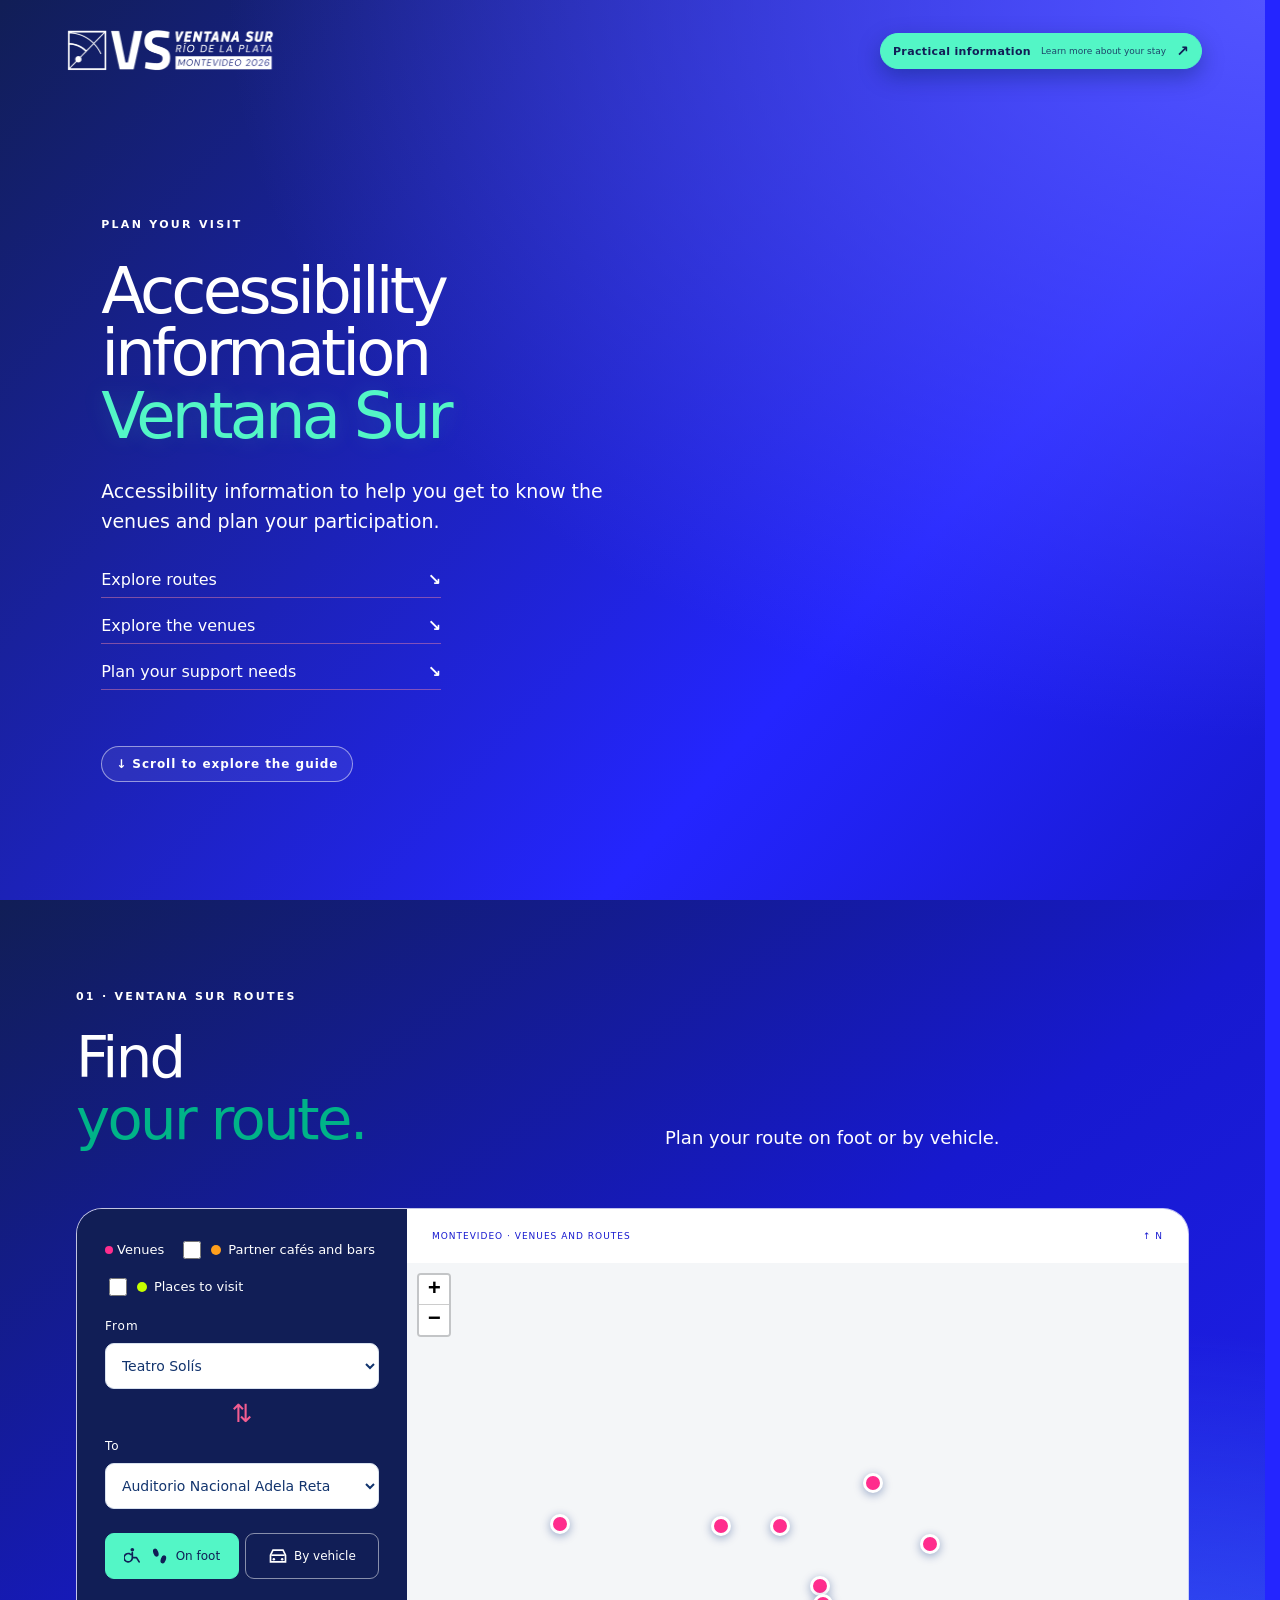
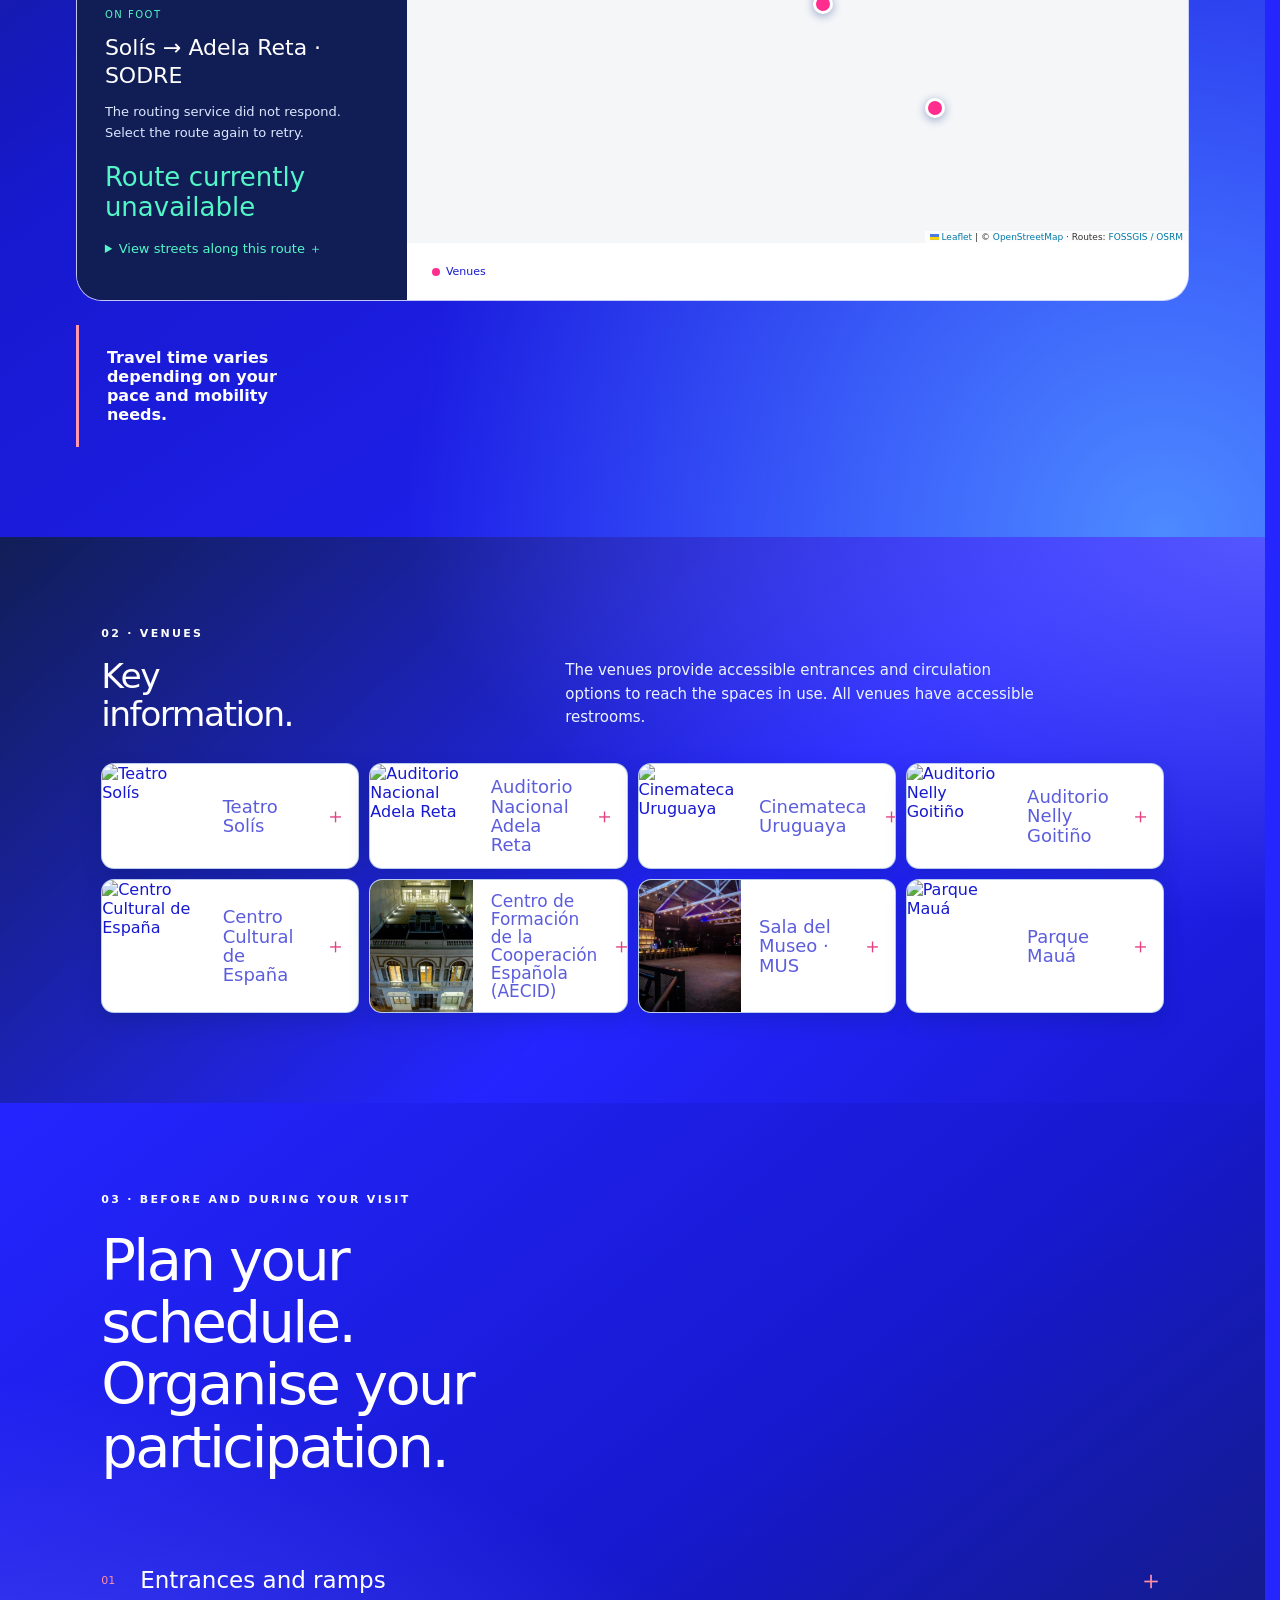
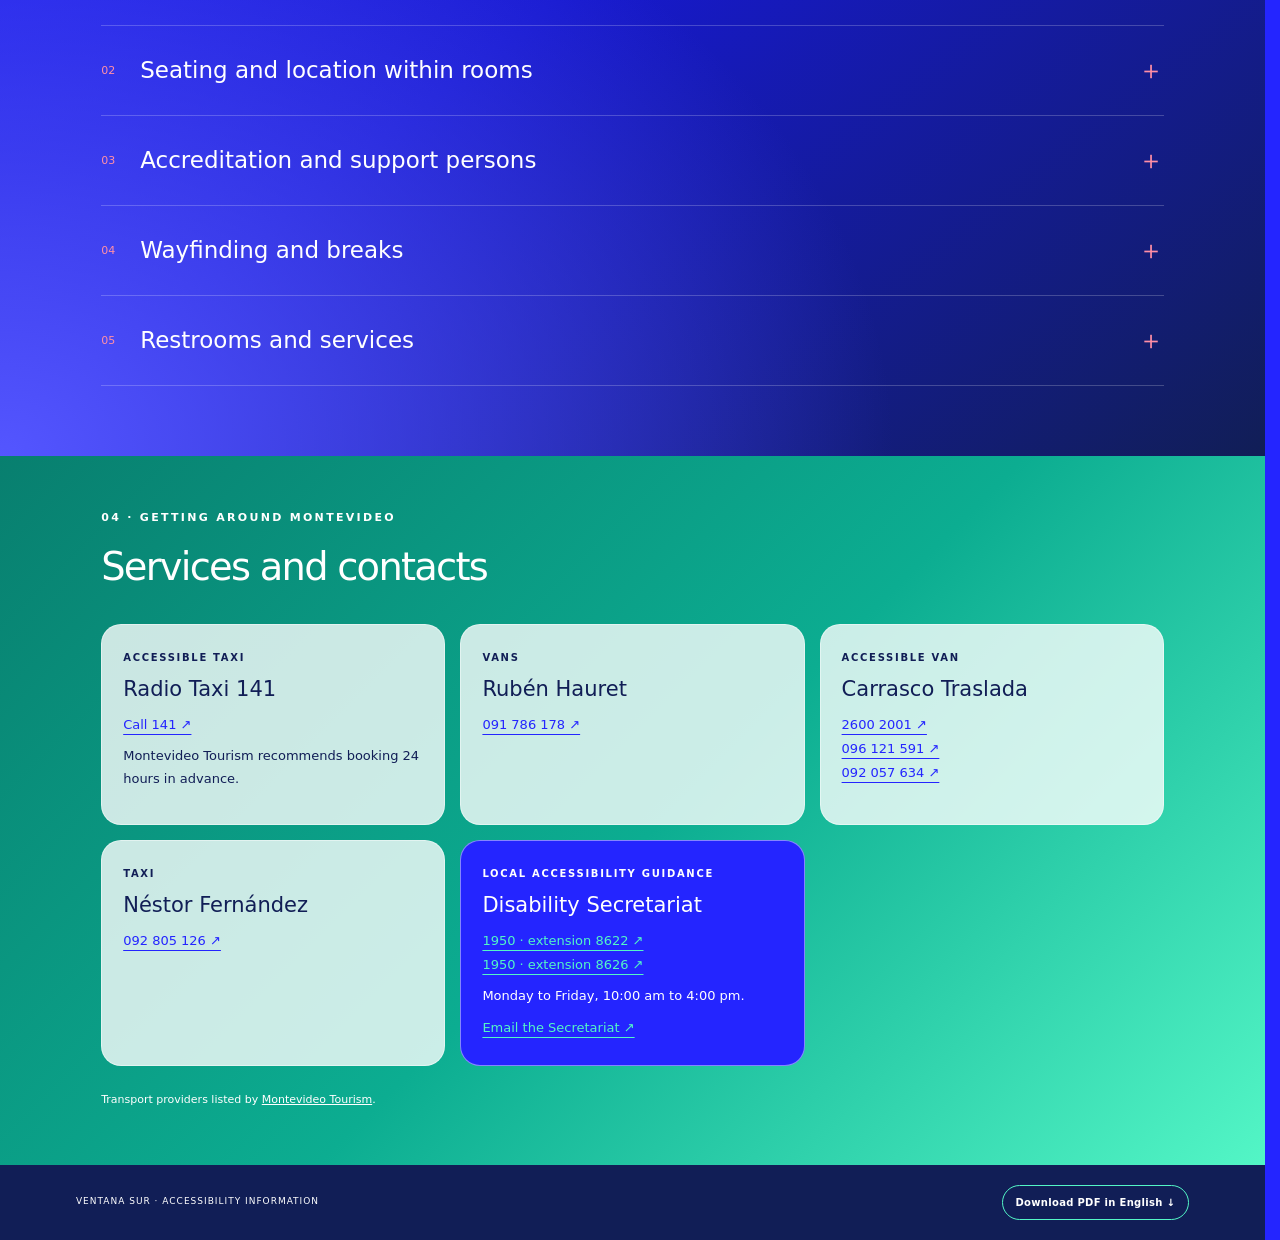
==== commit ab048513: "Actualizar accesibilidad bilingüe y vista móvil" ====
--- a/en/index.html
+++ b/en/index.html
@@ -1,4 +1,4 @@
-<!doctype html><html lang="en"><meta charset="utf-8"><meta name="viewport" content="width=device-width,initial-scale=1"><meta name="theme-color" content="#0047bb"><title>Plan your visit · Ventana Sur 2026</title><link rel="stylesheet" href="../vendor/leaflet.css"><link rel="stylesheet" href="../access.css?v=20261116"><link rel="stylesheet" href="../locale.css?v=20261116"><link rel="stylesheet" href="../pantone-preview.css?v=20261116"><header><a href="#inicio" aria-label="Ventana Sur: back to the beginning"><img src="../assets/ventana-sur.svg" alt="Ventana Sur"></a><div class="header-actions"><nav class="language-switch" aria-label="Select language"><a href="../" lang="es">ES 🇺🇾</a><span aria-hidden="true">|</span><a class="active" href="./" lang="en" aria-current="page">EN 🇬🇧</a></nav><div class="pdf-links"><a class="download-guide primary" href="../Guia_Accessibility_Ventana_Sur_2026_EN.pdf" download>English PDF ↓</a></div></div></header>
+<!doctype html><html lang="en"><meta charset="utf-8"><meta name="viewport" content="width=device-width,initial-scale=1"><meta name="theme-color" content="#0047bb"><title>Plan your visit · Ventana Sur 2026</title><link rel="stylesheet" href="../vendor/leaflet.css"><link rel="stylesheet" href="../access.css?v=20261116"><link rel="stylesheet" href="../locale.css?v=20261117mobile3"><link rel="stylesheet" href="../pantone-preview.css?v=20261117mobile8"><header><a href="#inicio" aria-label="Ventana Sur: back to the beginning"><img src="../assets/ventana-sur-crisp.png" alt="Ventana Sur"></a><div class="header-actions"><nav class="language-switch" aria-label="Select language"><a href="../" lang="es">ES 🇺🇾</a><span aria-hidden="true">|</span><a class="active" href="./" lang="en" aria-current="page">EN 🇬🇧</a></nav><div class="pdf-links"><a class="download-guide primary" href="../Guia_Accessibility_Ventana_Sur_2026_EN.pdf" download>English PDF ↓</a></div></div></header>
 <main><section class="hero" id="inicio"><div class="hero-copy"><span class="eyebrow">PLAN YOUR VISIT</span><h1>Accessibility information<br><em>Ventana Sur</em></h1><p>Accessibility information to help you get to know the venues and plan your participation.</p><div class="jump"><a href="#recorridos">Explore routes <b>↘</b></a><a href="#sedes">Explore the venues <b>↘</b></a><a href="#apoyos">Plan your support needs <b>↘</b></a></div><span class="scroll">↓ Scroll to explore the guide</span></div><div class="hero-art symbol-art" aria-hidden="true"><svg viewBox="130 120 640 610"><defs><filter id="symbol-halo" x="-50%" y="-50%" width="200%" height="200%"><feGaussianBlur stdDeviation="7"/></filter></defs><g class="symbol-piece" style="animation-name:symbol-0"><g class="symbol-halo"><circle cx="450" cy="260" r="54"/></g><g class="symbol-line"><circle cx="450" cy="260" r="54"/></g></g><g class="symbol-piece" style="animation-name:symbol-1"><g class="symbol-halo"><path d="M242 344Q450 470 658 344"/></g><g class="symbol-line"><path d="M242 344Q450 470 658 344"/></g></g><g class="symbol-piece" style="animation-name:symbol-2"><g class="symbol-halo"><circle cx="222" cy="333" r="23"/></g><g class="symbol-line"><circle cx="222" cy="333" r="23"/></g></g><g class="symbol-piece" style="animation-name:symbol-3"><g class="symbol-halo"><circle cx="678" cy="333" r="23"/></g><g class="symbol-line"><circle cx="678" cy="333" r="23"/></g></g><g class="symbol-piece" style="animation-name:symbol-4"><g class="symbol-halo"><path d="M327 590L450 412L573 590"/></g><g class="symbol-line"><path d="M327 590L450 412L573 590"/></g></g><g class="symbol-piece" style="animation-name:symbol-5"><g class="symbol-halo"><circle cx="327" cy="613" r="23"/></g><g class="symbol-line"><circle cx="327" cy="613" r="23"/></g></g><g class="symbol-piece" style="animation-name:symbol-6"><g class="symbol-halo"><circle cx="573" cy="613" r="23"/></g><g class="symbol-line"><circle cx="573" cy="613" r="23"/></g></g><g class="symbol-piece" style="animation-name:symbol-7"><g class="symbol-halo"><path d="M240 281A243 243 0 0 1 660 281"/></g><g class="symbol-line"><path d="M240 281A243 243 0 0 1 660 281"/></g></g><g class="symbol-piece" style="animation-name:symbol-8"><g class="symbol-halo"><path d="M687 383Q692 507 612 570"/></g><g class="symbol-line"><path d="M687 383Q692 507 612 570"/></g></g><g class="symbol-piece" style="animation-name:symbol-9"><g class="symbol-halo"><path d="M533 637Q450 676 367 637"/></g><g class="symbol-line"><path d="M533 637Q450 676 367 637"/></g></g><g class="symbol-piece" style="animation-name:symbol-10"><g class="symbol-halo"><path d="M288 570Q208 507 213 383"/></g><g class="symbol-line"><path d="M288 570Q208 507 213 383"/></g></g><g class="symbol-piece" style="animation-name:symbol-11"><circle cx="222" cy="333" r="20" fill="#ffe8b8" opacity=".25" filter="url(#symbol-halo)"/><circle cx="222" cy="333" r="6" fill="#fff1c8"/></g><g class="symbol-piece" style="animation-name:symbol-12"><circle cx="678" cy="333" r="20" fill="#ffe8b8" opacity=".25" filter="url(#symbol-halo)"/><circle cx="678" cy="333" r="6" fill="#fff1c8"/></g><g class="symbol-piece" style="animation-name:symbol-13"><circle cx="327" cy="613" r="20" fill="#ffe8b8" opacity=".25" filter="url(#symbol-halo)"/><circle cx="327" cy="613" r="6" fill="#fff1c8"/></g><g class="symbol-piece" style="animation-name:symbol-14"><circle cx="573" cy="613" r="20" fill="#ffe8b8" opacity=".25" filter="url(#symbol-halo)"/><circle cx="573" cy="613" r="6" fill="#fff1c8"/></g></svg></div></section>
 <section class="routes" id="recorridos"><div class="section-top reveal"><span class="eyebrow">01 · VENTANA SUR ROUTES</span><h2>Find<br><em>your route.</em></h2><p>Plan your route on foot or by vehicle.</p></div><div class="map-layout reveal"><div class="planner"><div class="map-filters"><span><i class="venue-dot"></i> Venues</span><label><input type="checkbox" id="show-bars"><i class="bar-dot"></i> Partner cafés and bars</label><label><input type="checkbox" id="show-visits"><i class="visit-dot"></i> Places to visit</label></div><label for="origin">From</label><select id="origin"></select><button class="swap" id="swap" aria-label="Swap origin and destination">⇅</button><label for="destination">To</label><select id="destination"></select><div class="modes" role="group" aria-label="Travel mode"><button class="selected" id="walking" aria-pressed="true"><svg viewBox="0 0 24 24" aria-hidden="true"><ellipse cx="7" cy="8" rx="3" ry="5" transform="rotate(-20 7 8)"/><ellipse cx="16" cy="16" rx="3" ry="5" transform="rotate(20 16 16)"/></svg>On foot</button><button id="driving" aria-pressed="false"><svg viewBox="0 0 24 24" aria-hidden="true"><path d="M3 11L6 5H18L21 11V19H3Z" fill="none" stroke="currentColor" stroke-width="2"/><path d="M4 11H20" stroke="currentColor" stroke-width="2"/><circle cx="7" cy="16" r="1.5"/><circle cx="17" cy="16" r="1.5"/></svg>By vehicle</button></div><div class="result" aria-live="polite"><span class="mini" id="mode-label">ON FOOT</span><h3 id="route-title"></h3><p id="route-description"></p><strong id="route-distance"></strong><span id="route-time"></span><small id="route-caveat"></small><details class="route-streets"><summary>View streets along this route ＋</summary><p id="route-streets"></p></details></div></div><div class="map"><div class="map-heading"><span>MONTEVIDEO · VENUES AND ROUTES</span><span>↑ N</span></div><div id="street-map" aria-label="Street map with routes between venues, partner cafés and bars, and places to visit"></div><div class="map-bottom"><span><i class="venue-dot"></i> Venues</span></div></div></div><div class="tourism-note"><strong>Sightseeing bus</strong><p>To take part, sign up at the Montevideo Tourism stand.</p></div><div class="route-care reveal"><strong>Travel time varies depending on your pace and mobility needs.</strong></div></section>
 <section class="venues" id="sedes"><div class="section-top reveal"><span class="eyebrow">02 · VENUES</span><h2>Key<br><em>information.</em></h2><p>The venues provide accessible entrances and circulation options to reach the spaces in use. All venues have accessible restrooms.</p></div><div id="venue-cards" class="venue-cards"></div></section>
--- a/pantone-preview.css
+++ b/pantone-preview.css
@@ -158,3 +158,99 @@
 
 /* Jerarquía compartida con Plan y Guía para participantes. */
 @media(min-width:801px){.hero h1{font-size:clamp(52px,5vw,64px)}}
+
+/* Paleta final compartida y lectura integrada en iframe. */
+:root{--vs-blue:#2425ff;--vs-blue-deep:#1719cf;--vs-blue-night:#111e56;--vs-green:#53f6c6;--vs-green-deep:#087f6f}
+html{scrollbar-gutter:stable;scrollbar-color:var(--vs-green) var(--vs-blue-deep)}
+html::-webkit-scrollbar{width:14px}
+html::-webkit-scrollbar-track{background:var(--vs-blue-deep)}
+html::-webkit-scrollbar-thumb{min-height:78px;border:3px solid var(--vs-blue-deep);border-radius:999px;background:var(--vs-green)}
+html::-webkit-scrollbar-thumb:hover{background:#8dffe0}
+.language-switch{display:none!important}
+.hero{background:radial-gradient(ellipse at 100% 0,#5254ff 0,transparent 58%),linear-gradient(132deg,var(--vs-blue-night),var(--vs-blue) 68%,var(--vs-blue-deep))}
+.hero h1 em{color:var(--vs-green);text-shadow:0 0 24px rgba(83,246,198,.16)}
+.routes{background:radial-gradient(ellipse at 92% 100%,#4d8aff 0,transparent 46%),linear-gradient(145deg,var(--vs-blue-night) 0%,var(--vs-blue-deep) 44%,var(--vs-blue) 100%)}
+.venues{background:radial-gradient(ellipse at 100% 0,#5456ff 0,transparent 48%),linear-gradient(138deg,var(--vs-blue-night) 0%,var(--vs-blue) 58%,var(--vs-blue-deep) 100%)}
+.support{background:radial-gradient(ellipse at 0 100%,#5456ff 0,transparent 50%),linear-gradient(142deg,var(--vs-blue) 0%,var(--vs-blue-deep) 48%,var(--vs-blue-night) 100%)}
+.city-services{background:linear-gradient(135deg,var(--vs-green-deep) 0%,#0cad91 52%,var(--vs-green) 100%);color:#fff}
+.city-services .section-top h2{color:#fff}.contact-grid article{color:var(--vs-blue-night)}
+.contact-grid .city-help{background:var(--vs-blue);color:#fff}.city-help a{color:var(--vs-green)}
+.practical-info-pill{background:var(--vs-green);border-color:var(--vs-green);color:var(--vs-blue-night)}
+.practical-info-pill b{color:var(--vs-blue-night)}
+.practical-info-pill:hover{background:#8dffe0}
+.scroll{display:inline-flex;align-items:center;margin-top:30px;padding:10px 14px;border:1px solid #ffffff80;border-radius:999px;color:#fff;background:#ffffff12;font-weight:700;letter-spacing:.08em;animation:access-scroll-cue 1.7s ease-in-out infinite}
+@keyframes access-scroll-cue{0%,100%{transform:translateY(0)}50%{transform:translateY(5px)}}
+.planner{background:var(--vs-blue-night)}
+.modes button.selected{background:var(--vs-green);border-color:var(--vs-green);color:var(--vs-blue-night)}
+.mini,#route-distance,.route-streets summary{color:var(--vs-green)}
+.venue-dot,.venue-marker span{background:#ff2d8d!important;border-color:#fff!important}
+.bar-dot,.bar-marker span{background:#ff9f1c!important;border-color:#fff!important}
+.visit-dot,.visit-marker span{background:#c6ff00!important;border-color:#fff!important}
+.map-filters input{accent-color:var(--vs-green)}
+.wheelchair-mode{fill:currentColor!important}
+footer{align-items:center;background:var(--vs-blue-night)}
+.footer-pdf{display:inline-flex;align-items:center;padding:9px 13px;border:1px solid var(--vs-green);border-radius:999px;color:#fff;font-size:10px;font-weight:750;letter-spacing:.03em;text-decoration:none;transition:background .2s,color .2s,transform .2s}
+.footer-pdf:hover{background:var(--vs-green);color:var(--vs-blue-night);transform:translateY(-1px)}
+@media(max-width:800px){html::-webkit-scrollbar{width:11px}.footer-pdf{width:fit-content}.scroll{margin-top:22px}.modes button{gap:4px}.modes svg{width:18px;height:18px}}
+@media(prefers-reduced-motion:reduce){.scroll{animation:none}}
+
+/* Mobile iframe edition: clear chapter boundaries and comfortable reading. */
+@media(max-width:800px){
+ html{scroll-padding-top:70px}body{font-size:16px}
+ header{position:sticky;z-index:60;top:0;min-height:62px;padding:9px 15px;background:rgba(36,37,255,.96);backdrop-filter:blur(12px)}header img{width:155px;height:38px}.practical-info-pill{min-width:0;max-width:170px;padding:8px 10px}.practical-info-pill span{font-size:9px}.practical-info-pill small{display:none}
+ main>section{position:relative;min-height:auto!important;padding:74px 18px 86px!important;border-top:9px solid var(--vs-green)}main>section+section:before{content:'SIGUE DESLIZANDO';position:absolute;z-index:5;top:18px;left:18px;color:var(--vs-green);font-size:9px;font-weight:800;letter-spacing:.14em}
+ .hero{display:block;padding-top:44px!important}.hero-copy{width:100%;max-width:none}.hero h1{font-size:clamp(40px,12vw,52px);line-height:.98}.hero-copy>p{font-size:17px;line-height:1.55}.hero-art{position:relative;width:100%;height:290px;margin-top:20px}
+ .jump{display:grid;gap:8px}.jump a{display:flex;justify-content:space-between;min-height:46px;padding:12px 14px;border:1px solid rgba(255,255,255,.38);border-radius:12px;background:rgba(17,30,86,.2);font-size:13px}.scroll{font-size:11px}
+ .section-top{margin-bottom:27px;padding-bottom:22px;border-bottom:1px solid rgba(255,255,255,.28)}.section-top h2{font-size:clamp(38px,11vw,50px);line-height:.98}.section-top>p{font-size:16px;line-height:1.55}
+ .map-layout{display:flex;flex-direction:column;gap:12px}.map-layout .map{order:1}.map-layout .planner{order:2;padding:18px;border-radius:16px}.planner label,.map-filters span,.map-filters label{font-size:11px}.planner select{min-height:44px;font-size:14px}.modes button{min-height:45px;font-size:12px}.result h3{font-size:22px}.result p,.result small{font-size:12px}.map{min-height:430px;border-radius:16px;overflow:hidden}#street-map{min-height:360px}
+ .venue-cards{grid-template-columns:1fr;gap:10px}.venue-cards .access-venue-card summary{--venue-photo:38%;min-height:118px}.venue-card-copy strong{font-size:18px}.venue-card-copy em{font-size:12px}.venue-actions a{min-height:42px;font-size:11px}
+ .support-grid,.contact-grid{grid-template-columns:1fr;gap:10px}.support-grid details,.contact-grid article{border-radius:15px}.support-grid summary{min-height:66px;font-size:16px}.support-grid details p,.contact-grid p,.contact-grid a{font-size:14px;line-height:1.55}footer{padding-bottom:78px}
+ body:after{content:'DESLIZA PARA RECORRER  ↓';position:fixed;z-index:70;left:8px;right:8px;bottom:7px;height:48px;display:flex;align-items:center;justify-content:center;border:2px solid var(--vs-green);border-radius:16px;background:rgba(17,30,86,.96);color:#fff;font-size:10px;font-weight:800;letter-spacing:.12em;box-shadow:0 10px 30px rgba(17,30,86,.35);pointer-events:none}
+ html[lang="en"] main>section+section:before{content:'KEEP SCROLLING'}html[lang="en"] body:after{content:'SCROLL TO EXPLORE  ↓'}
+}
+
+/* Mobile composition v3 — embedded WordPress iframe */
+@media (max-width: 700px) {
+  html, body { width: 100%; max-width: 100%; overflow-x: hidden; }
+  .routes { padding-left: 0 !important; padding-right: 0 !important; }
+  .routes .section-top,
+  .routes .route-care,
+  .routes .tourism-note { width: auto !important; margin-left: 18px !important; margin-right: 18px !important; }
+  .routes .section-top { padding-left: 0 !important; padding-right: 0 !important; }
+  .map-layout {
+    width: calc(100% - 20px) !important;
+    max-width: none !important;
+    margin: 0 10px !important;
+    display: flex !important;
+    flex-direction: column !important;
+    gap: 12px !important;
+    border: 0 !important;
+    background: transparent !important;
+    overflow: visible !important;
+  }
+  .map-layout > .map,
+  .map-layout > .planner {
+    width: 100% !important;
+    min-width: 0 !important;
+    max-width: none !important;
+    margin: 0 !important;
+  }
+  .map-layout > .map { order: 1; min-height: 500px !important; }
+  .map-layout > .planner { order: 2; padding: 20px !important; }
+  #street-map {
+    display: block !important;
+    width: 100% !important;
+    height: 420px !important;
+    min-height: 420px !important;
+  }
+  .map-heading, .map-bottom { padding-left: 16px !important; padding-right: 16px !important; }
+  .leaflet-container { width: 100% !important; }
+  .leaflet-control-attribution { max-width: 210px !important; font-size: 7px !important; }
+  .venues, .support, .city-services { padding-left: 18px !important; padding-right: 18px !important; }
+  header img { width: 180px !important; height: auto !important; aspect-ratio: 880 / 190; object-fit: contain; image-rendering: auto; }
+  .practical-info-pill { max-width: 150px !important; }
+}
+
+@media (max-width:700px){
+  header img{width:176px!important;height:auto!important;aspect-ratio:880/190;object-fit:contain}
+}
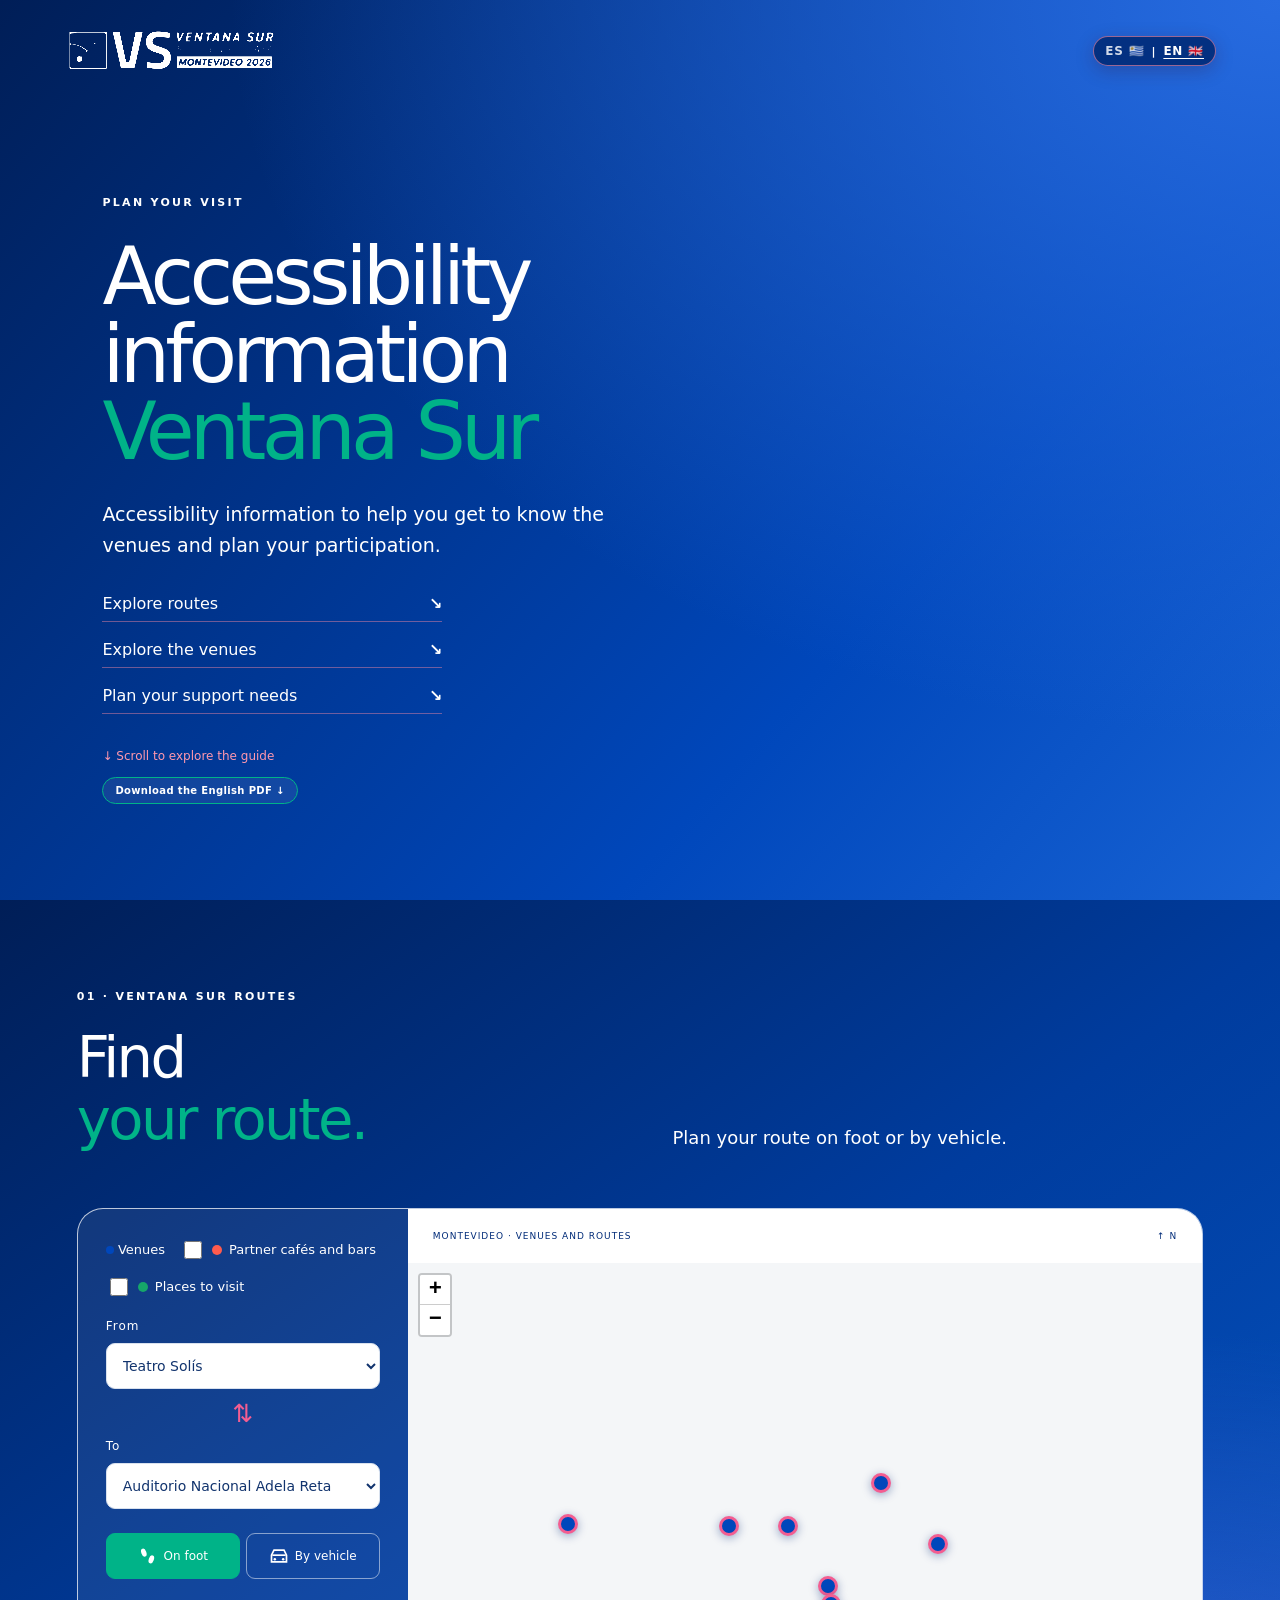
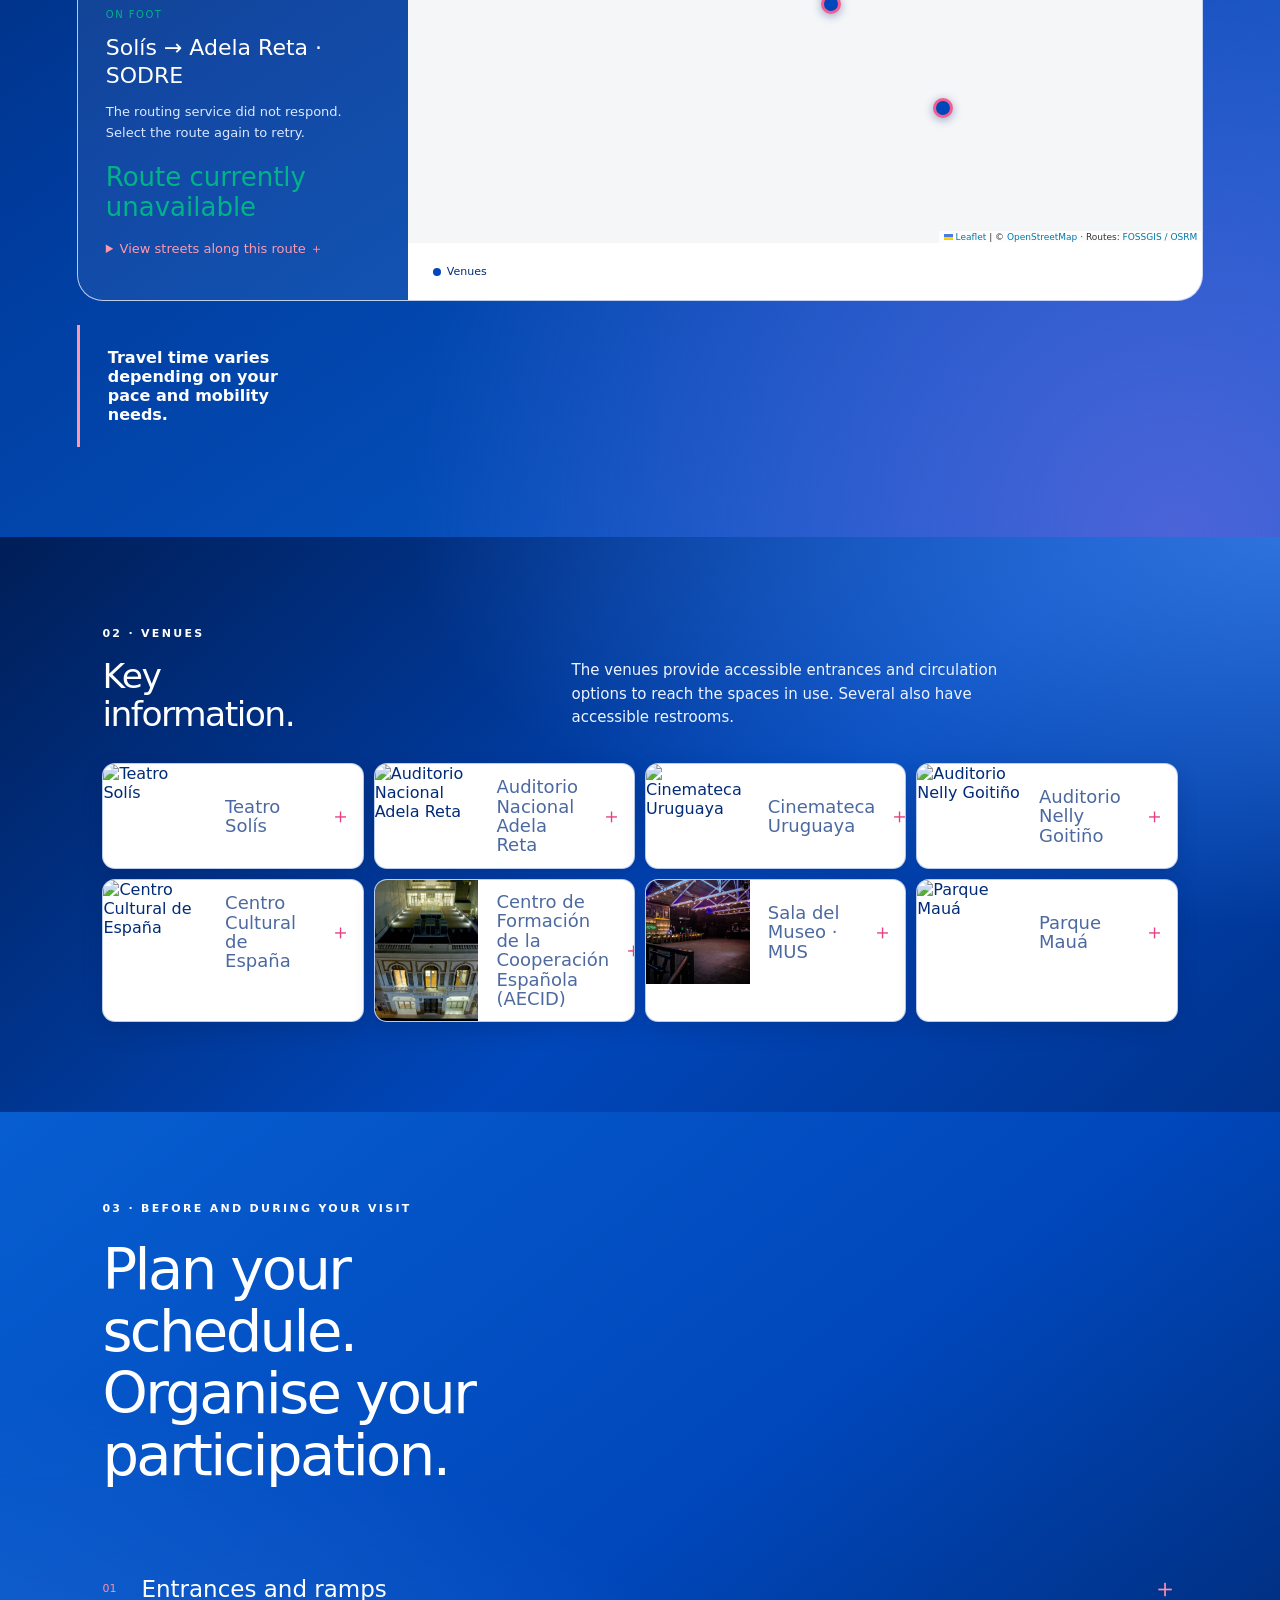
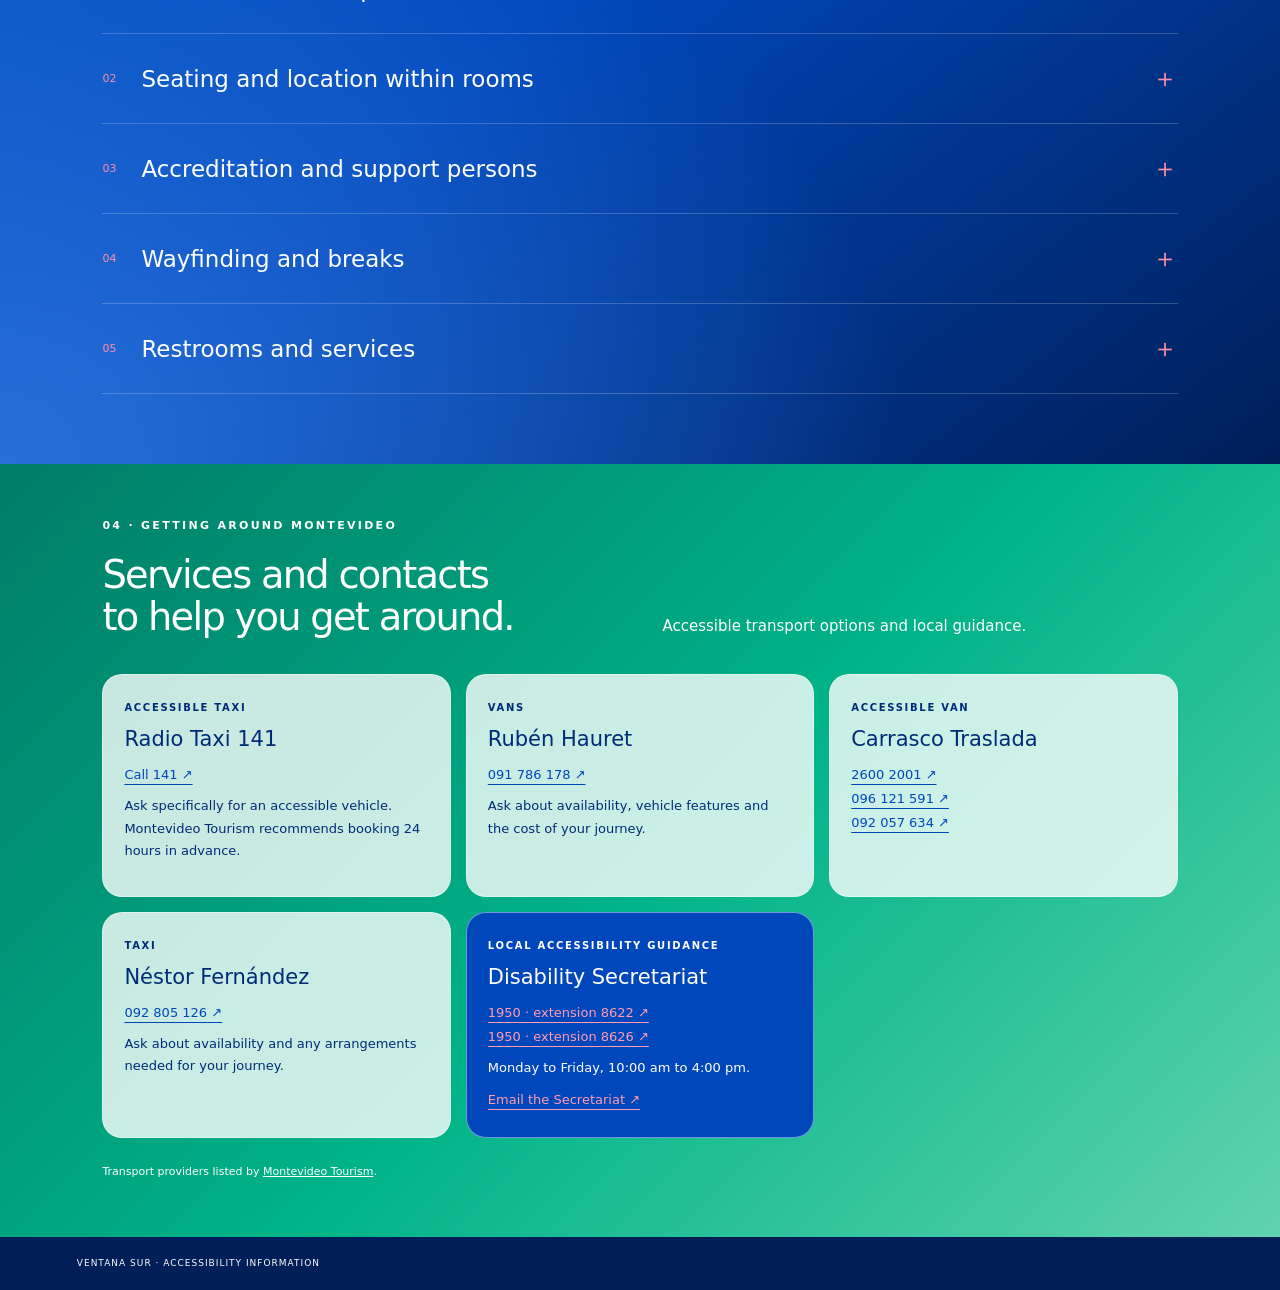
==== commit b56c2cf9: "Actualizar accesibilidad y retirar Practical Info" ====
--- a/en/index.html
+++ b/en/index.html
@@ -1,5 +1,5 @@
-<!doctype html><html lang="en"><meta charset="utf-8"><meta name="viewport" content="width=device-width,initial-scale=1"><meta name="theme-color" content="#0047bb"><title>Plan your visit · Ventana Sur 2026</title><link rel="stylesheet" href="../vendor/leaflet.css"><link rel="stylesheet" href="../access.css?v=20261116"><link rel="stylesheet" href="../locale.css?v=20261117mobile3"><link rel="stylesheet" href="../pantone-preview.css?v=20261117mobile8"><header><a href="#inicio" aria-label="Ventana Sur: back to the beginning"><img src="../assets/ventana-sur-crisp.png" alt="Ventana Sur"></a><div class="header-actions"><nav class="language-switch" aria-label="Select language"><a href="../" lang="es">ES 🇺🇾</a><span aria-hidden="true">|</span><a class="active" href="./" lang="en" aria-current="page">EN 🇬🇧</a></nav><div class="pdf-links"><a class="download-guide primary" href="../Guia_Accessibility_Ventana_Sur_2026_EN.pdf" download>English PDF ↓</a></div></div></header>
+<!doctype html><html lang="en"><meta charset="utf-8"><meta name="viewport" content="width=device-width,initial-scale=1"><meta name="theme-color" content="#0047bb"><title>Plan your visit · Ventana Sur 2026</title><link rel="stylesheet" href="../vendor/leaflet.css"><link rel="stylesheet" href="../access.css?v=20261112bilingual"><link rel="stylesheet" href="../locale.css?v=20261112bilingual"><header><a href="#inicio" aria-label="Ventana Sur: back to the beginning"><img src="../assets/ventana-sur.svg" alt="Ventana Sur"></a><div class="header-actions"><nav class="language-switch" aria-label="Select language"><a href="../" lang="es">ES 🇺🇾</a><span aria-hidden="true">|</span><a class="active" href="./" lang="en" aria-current="page">EN 🇬🇧</a></nav><div class="pdf-links"><a class="download-guide primary" href="../Guia_Accessibility_Ventana_Sur_2026_EN.pdf" download>English PDF ↓</a><a class="download-guide" href="../Guia_Accesibilidad_Ventana_Sur_2026_ES.pdf" download>PDF español ↓</a></div></div></header>
 <main><section class="hero" id="inicio"><div class="hero-copy"><span class="eyebrow">PLAN YOUR VISIT</span><h1>Accessibility information<br><em>Ventana Sur</em></h1><p>Accessibility information to help you get to know the venues and plan your participation.</p><div class="jump"><a href="#recorridos">Explore routes <b>↘</b></a><a href="#sedes">Explore the venues <b>↘</b></a><a href="#apoyos">Plan your support needs <b>↘</b></a></div><span class="scroll">↓ Scroll to explore the guide</span></div><div class="hero-art symbol-art" aria-hidden="true"><svg viewBox="130 120 640 610"><defs><filter id="symbol-halo" x="-50%" y="-50%" width="200%" height="200%"><feGaussianBlur stdDeviation="7"/></filter></defs><g class="symbol-piece" style="animation-name:symbol-0"><g class="symbol-halo"><circle cx="450" cy="260" r="54"/></g><g class="symbol-line"><circle cx="450" cy="260" r="54"/></g></g><g class="symbol-piece" style="animation-name:symbol-1"><g class="symbol-halo"><path d="M242 344Q450 470 658 344"/></g><g class="symbol-line"><path d="M242 344Q450 470 658 344"/></g></g><g class="symbol-piece" style="animation-name:symbol-2"><g class="symbol-halo"><circle cx="222" cy="333" r="23"/></g><g class="symbol-line"><circle cx="222" cy="333" r="23"/></g></g><g class="symbol-piece" style="animation-name:symbol-3"><g class="symbol-halo"><circle cx="678" cy="333" r="23"/></g><g class="symbol-line"><circle cx="678" cy="333" r="23"/></g></g><g class="symbol-piece" style="animation-name:symbol-4"><g class="symbol-halo"><path d="M327 590L450 412L573 590"/></g><g class="symbol-line"><path d="M327 590L450 412L573 590"/></g></g><g class="symbol-piece" style="animation-name:symbol-5"><g class="symbol-halo"><circle cx="327" cy="613" r="23"/></g><g class="symbol-line"><circle cx="327" cy="613" r="23"/></g></g><g class="symbol-piece" style="animation-name:symbol-6"><g class="symbol-halo"><circle cx="573" cy="613" r="23"/></g><g class="symbol-line"><circle cx="573" cy="613" r="23"/></g></g><g class="symbol-piece" style="animation-name:symbol-7"><g class="symbol-halo"><path d="M240 281A243 243 0 0 1 660 281"/></g><g class="symbol-line"><path d="M240 281A243 243 0 0 1 660 281"/></g></g><g class="symbol-piece" style="animation-name:symbol-8"><g class="symbol-halo"><path d="M687 383Q692 507 612 570"/></g><g class="symbol-line"><path d="M687 383Q692 507 612 570"/></g></g><g class="symbol-piece" style="animation-name:symbol-9"><g class="symbol-halo"><path d="M533 637Q450 676 367 637"/></g><g class="symbol-line"><path d="M533 637Q450 676 367 637"/></g></g><g class="symbol-piece" style="animation-name:symbol-10"><g class="symbol-halo"><path d="M288 570Q208 507 213 383"/></g><g class="symbol-line"><path d="M288 570Q208 507 213 383"/></g></g><g class="symbol-piece" style="animation-name:symbol-11"><circle cx="222" cy="333" r="20" fill="#ffe8b8" opacity=".25" filter="url(#symbol-halo)"/><circle cx="222" cy="333" r="6" fill="#fff1c8"/></g><g class="symbol-piece" style="animation-name:symbol-12"><circle cx="678" cy="333" r="20" fill="#ffe8b8" opacity=".25" filter="url(#symbol-halo)"/><circle cx="678" cy="333" r="6" fill="#fff1c8"/></g><g class="symbol-piece" style="animation-name:symbol-13"><circle cx="327" cy="613" r="20" fill="#ffe8b8" opacity=".25" filter="url(#symbol-halo)"/><circle cx="327" cy="613" r="6" fill="#fff1c8"/></g><g class="symbol-piece" style="animation-name:symbol-14"><circle cx="573" cy="613" r="20" fill="#ffe8b8" opacity=".25" filter="url(#symbol-halo)"/><circle cx="573" cy="613" r="6" fill="#fff1c8"/></g></svg></div></section>
 <section class="routes" id="recorridos"><div class="section-top reveal"><span class="eyebrow">01 · VENTANA SUR ROUTES</span><h2>Find<br><em>your route.</em></h2><p>Plan your route on foot or by vehicle.</p></div><div class="map-layout reveal"><div class="planner"><div class="map-filters"><span><i class="venue-dot"></i> Venues</span><label><input type="checkbox" id="show-bars"><i class="bar-dot"></i> Partner cafés and bars</label><label><input type="checkbox" id="show-visits"><i class="visit-dot"></i> Places to visit</label></div><label for="origin">From</label><select id="origin"></select><button class="swap" id="swap" aria-label="Swap origin and destination">⇅</button><label for="destination">To</label><select id="destination"></select><div class="modes" role="group" aria-label="Travel mode"><button class="selected" id="walking" aria-pressed="true"><svg viewBox="0 0 24 24" aria-hidden="true"><ellipse cx="7" cy="8" rx="3" ry="5" transform="rotate(-20 7 8)"/><ellipse cx="16" cy="16" rx="3" ry="5" transform="rotate(20 16 16)"/></svg>On foot</button><button id="driving" aria-pressed="false"><svg viewBox="0 0 24 24" aria-hidden="true"><path d="M3 11L6 5H18L21 11V19H3Z" fill="none" stroke="currentColor" stroke-width="2"/><path d="M4 11H20" stroke="currentColor" stroke-width="2"/><circle cx="7" cy="16" r="1.5"/><circle cx="17" cy="16" r="1.5"/></svg>By vehicle</button></div><div class="result" aria-live="polite"><span class="mini" id="mode-label">ON FOOT</span><h3 id="route-title"></h3><p id="route-description"></p><strong id="route-distance"></strong><span id="route-time"></span><small id="route-caveat"></small><details class="route-streets"><summary>View streets along this route ＋</summary><p id="route-streets"></p></details></div></div><div class="map"><div class="map-heading"><span>MONTEVIDEO · VENUES AND ROUTES</span><span>↑ N</span></div><div id="street-map" aria-label="Street map with routes between venues, partner cafés and bars, and places to visit"></div><div class="map-bottom"><span><i class="venue-dot"></i> Venues</span></div></div></div><div class="tourism-note"><strong>Sightseeing bus</strong><p>To take part, sign up at the Montevideo Tourism stand.</p></div><div class="route-care reveal"><strong>Travel time varies depending on your pace and mobility needs.</strong></div></section>
-<section class="venues" id="sedes"><div class="section-top reveal"><span class="eyebrow">02 · VENUES</span><h2>Key<br><em>information.</em></h2><p>The venues provide accessible entrances and circulation options to reach the spaces in use. All venues have accessible restrooms.</p></div><div id="venue-cards" class="venue-cards"></div></section>
-<section class="support" id="apoyos"><div class="section-top reveal"><span class="eyebrow">03 · BEFORE AND DURING YOUR VISIT</span><h2>Plan your schedule.<br><em>Organise your participation.</em></h2></div><div class="support-grid"><details class="reveal"><summary><span>01</span>Entrances and ramps <b>＋</b></summary><p>Review each venue profile to identify entrances and ramps. In buildings with several rooms, the entrance you need may depend on your activity. <a href="#sedes">View venue information ↓</a></p></details><details class="reveal"><summary><span>02</span>Seating and location within rooms <b>＋</b></summary><p>If you need a specific location or seating arrangement, let the Hospitality team know in advance so they can plan for your arrival and, where relevant, your support person.</p></details><details class="reveal"><summary><span>03</span>Accreditation and support persons <b>＋</b></summary><p>Review the conditions of your accreditation type. If you are attending with a support person, contact the Hospitality team before you arrive to coordinate their access.</p></details><details class="reveal"><summary><span>04</span>Wayfinding and breaks <b>＋</b></summary><p>Ask venue staff for directions to your room or entrance. You can also ask about nearby pick-up and drop-off points.</p></details><details class="reveal"><summary><span>05</span>Restrooms and services <b>＋</b></summary><p>The venue profiles include the available information about restrooms and other services. <a href="#sedes">View venues ↓</a></p></details></div></section><section class="city-services" id="contactos"><div class="section-top reveal"><span class="eyebrow">04 · GETTING AROUND MONTEVIDEO</span><h2>Services and contacts</h2></div><div class="contact-grid"><article><span class="contact-kind">ACCESSIBLE TAXI</span><h3>Radio Taxi 141</h3><a href="tel:141">Call 141 ↗</a><p>Montevideo Tourism recommends booking 24 hours in advance.</p></article><article><span class="contact-kind">VANS</span><h3>Rubén Hauret</h3><a href="tel:+59891786178">091 786 178 ↗</a></article><article><span class="contact-kind">ACCESSIBLE VAN</span><h3>Carrasco Traslada</h3><a href="tel:+59826002001">2600 2001 ↗</a><a href="tel:+59896121591">096 121 591 ↗</a><a href="tel:+59892057634">092 057 634 ↗</a></article><article><span class="contact-kind">TAXI</span><h3>Néstor Fernández</h3><a href="tel:+59892805126">092 805 126 ↗</a></article><article class="city-help"><span class="contact-kind">LOCAL ACCESSIBILITY GUIDANCE</span><h3>Disability Secretariat</h3><a href="tel:1950">1950 · extension 8622 ↗</a><a href="tel:1950">1950 · extension 8626 ↗</a><p>Monday to Friday, 10:00 am to 4:00 pm.</p><a href="mailto:secretaria.discapacidad@imm.gub.uy">Email the Secretariat ↗</a></article></div><p class="contact-source">Transport providers listed by <a href="https://www.descubrimontevideo.uy/ofertas-de-unidades-de-transporte-accesibles-privadas-en-la-ciudad" target="_blank" rel="noopener">Montevideo Tourism</a>.</p></section></main><footer><span>VENTANA SUR · ACCESSIBILITY INFORMATION</span></footer><script src="../vendor/leaflet.js"></script><script src="../access-en.js?v=20261116urgent"></script></html>
+<section class="venues" id="sedes"><div class="section-top reveal"><span class="eyebrow">02 · VENUES</span><h2>Key<br><em>information.</em></h2><p>The venues provide accessible entrances and circulation options to reach the spaces in use. Several also have accessible restrooms.</p></div><div id="venue-cards" class="venue-cards"></div></section>
+<section class="support" id="apoyos"><div class="section-top reveal"><span class="eyebrow">03 · BEFORE AND DURING YOUR VISIT</span><h2>Plan your schedule.<br><em>Organise your participation.</em></h2></div><div class="support-grid"><details class="reveal"><summary><span>01</span>Entrances and ramps <b>＋</b></summary><p>Review each venue profile to identify entrances and ramps. In buildings with several rooms, the entrance you need may depend on your activity. <a href="#sedes">View venue information ↓</a></p></details><details class="reveal"><summary><span>02</span>Seating and location within rooms <b>＋</b></summary><p>If you need a specific location or seating arrangement, let the Hospitality team know in advance so they can plan for your arrival and, where relevant, your support person.</p></details><details class="reveal"><summary><span>03</span>Accreditation and support persons <b>＋</b></summary><p>Review the conditions of your accreditation type. If you are attending with a support person, contact the Hospitality team before you arrive to coordinate their access.</p></details><details class="reveal"><summary><span>04</span>Wayfinding and breaks <b>＋</b></summary><p>Ask venue staff for directions to your room or entrance. You can also ask about nearby pick-up and drop-off points.</p></details><details class="reveal"><summary><span>05</span>Restrooms and services <b>＋</b></summary><p>The venue profiles include the available information about restrooms and other services. <a href="#sedes">View venues ↓</a></p></details></div></section><section class="city-services" id="contactos"><div class="section-top reveal"><span class="eyebrow">04 · GETTING AROUND MONTEVIDEO</span><h2>Services and contacts<br><em>to help you get around.</em></h2><p>Accessible transport options and local guidance.</p></div><div class="contact-grid"><article><span class="contact-kind">ACCESSIBLE TAXI</span><h3>Radio Taxi 141</h3><a href="tel:141">Call 141 ↗</a><p>Ask specifically for an accessible vehicle. Montevideo Tourism recommends booking 24 hours in advance.</p></article><article><span class="contact-kind">VANS</span><h3>Rubén Hauret</h3><a href="tel:+59891786178">091 786 178 ↗</a><p>Ask about availability, vehicle features and the cost of your journey.</p></article><article><span class="contact-kind">ACCESSIBLE VAN</span><h3>Carrasco Traslada</h3><a href="tel:+59826002001">2600 2001 ↗</a><a href="tel:+59896121591">096 121 591 ↗</a><a href="tel:+59892057634">092 057 634 ↗</a></article><article><span class="contact-kind">TAXI</span><h3>Néstor Fernández</h3><a href="tel:+59892805126">092 805 126 ↗</a><p>Ask about availability and any arrangements needed for your journey.</p></article><article class="city-help"><span class="contact-kind">LOCAL ACCESSIBILITY GUIDANCE</span><h3>Disability Secretariat</h3><a href="tel:1950">1950 · extension 8622 ↗</a><a href="tel:1950">1950 · extension 8626 ↗</a><p>Monday to Friday, 10:00 am to 4:00 pm.</p><a href="mailto:secretaria.discapacidad@imm.gub.uy">Email the Secretariat ↗</a></article></div><p class="contact-source">Transport providers listed by <a href="https://www.descubrimontevideo.uy/ofertas-de-unidades-de-transporte-accesibles-privadas-en-la-ciudad" target="_blank" rel="noopener">Montevideo Tourism</a>.</p></section></main><footer><span>VENTANA SUR · ACCESSIBILITY INFORMATION</span></footer><script src="../vendor/leaflet.js"></script><script src="../access-en.js?v=20261112bilingual"></script></html>
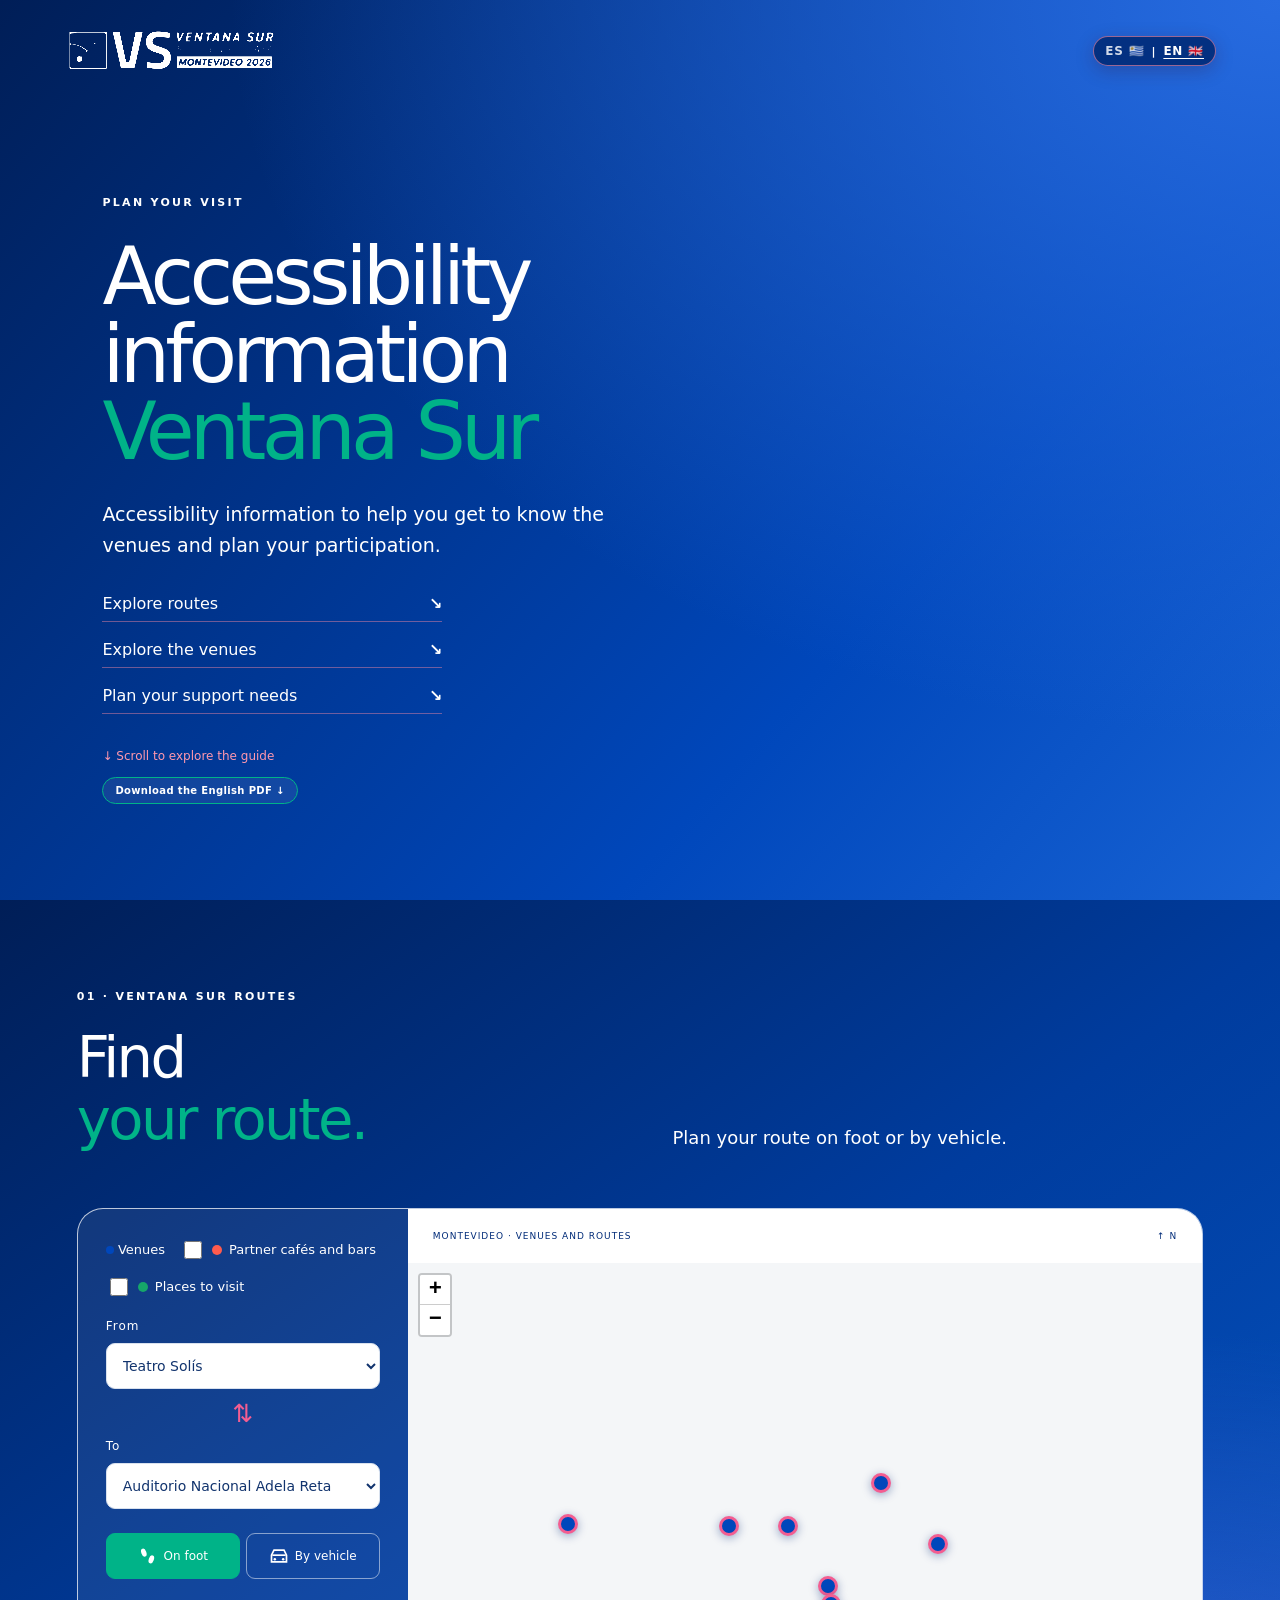
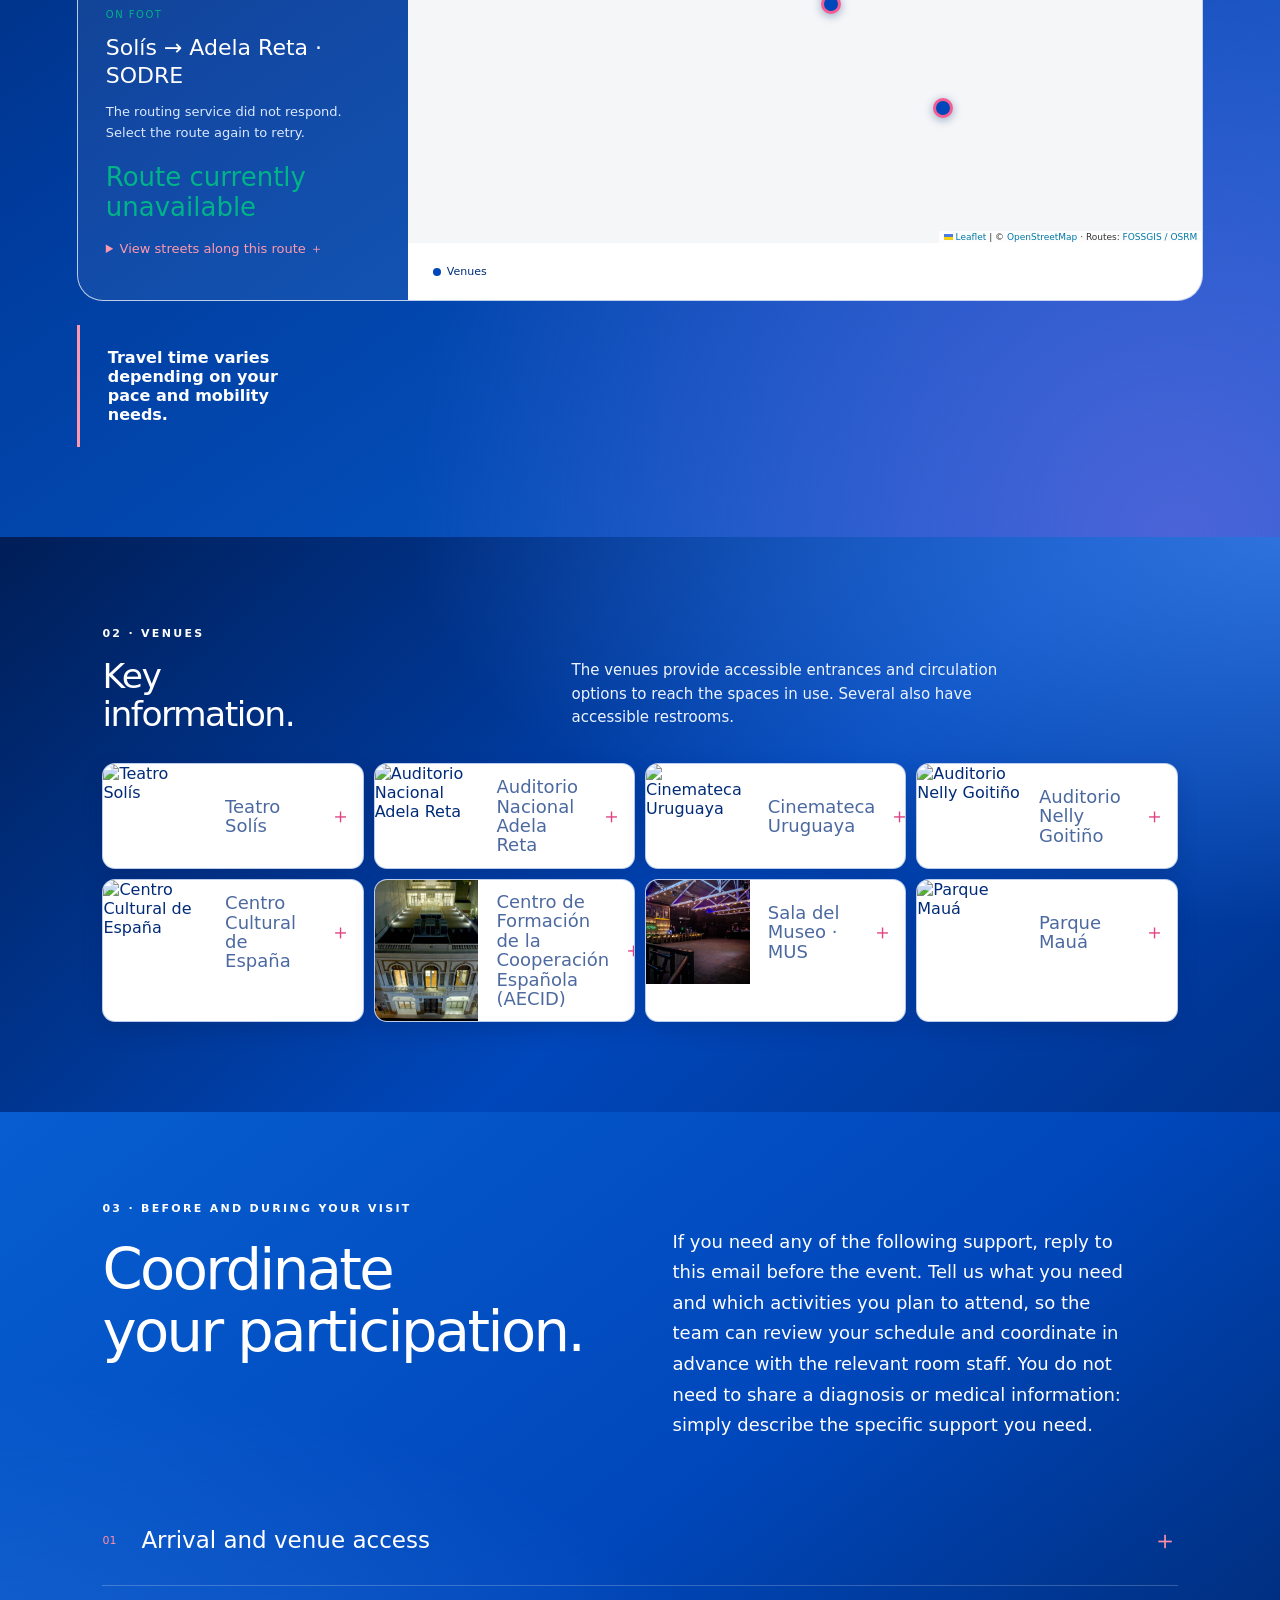
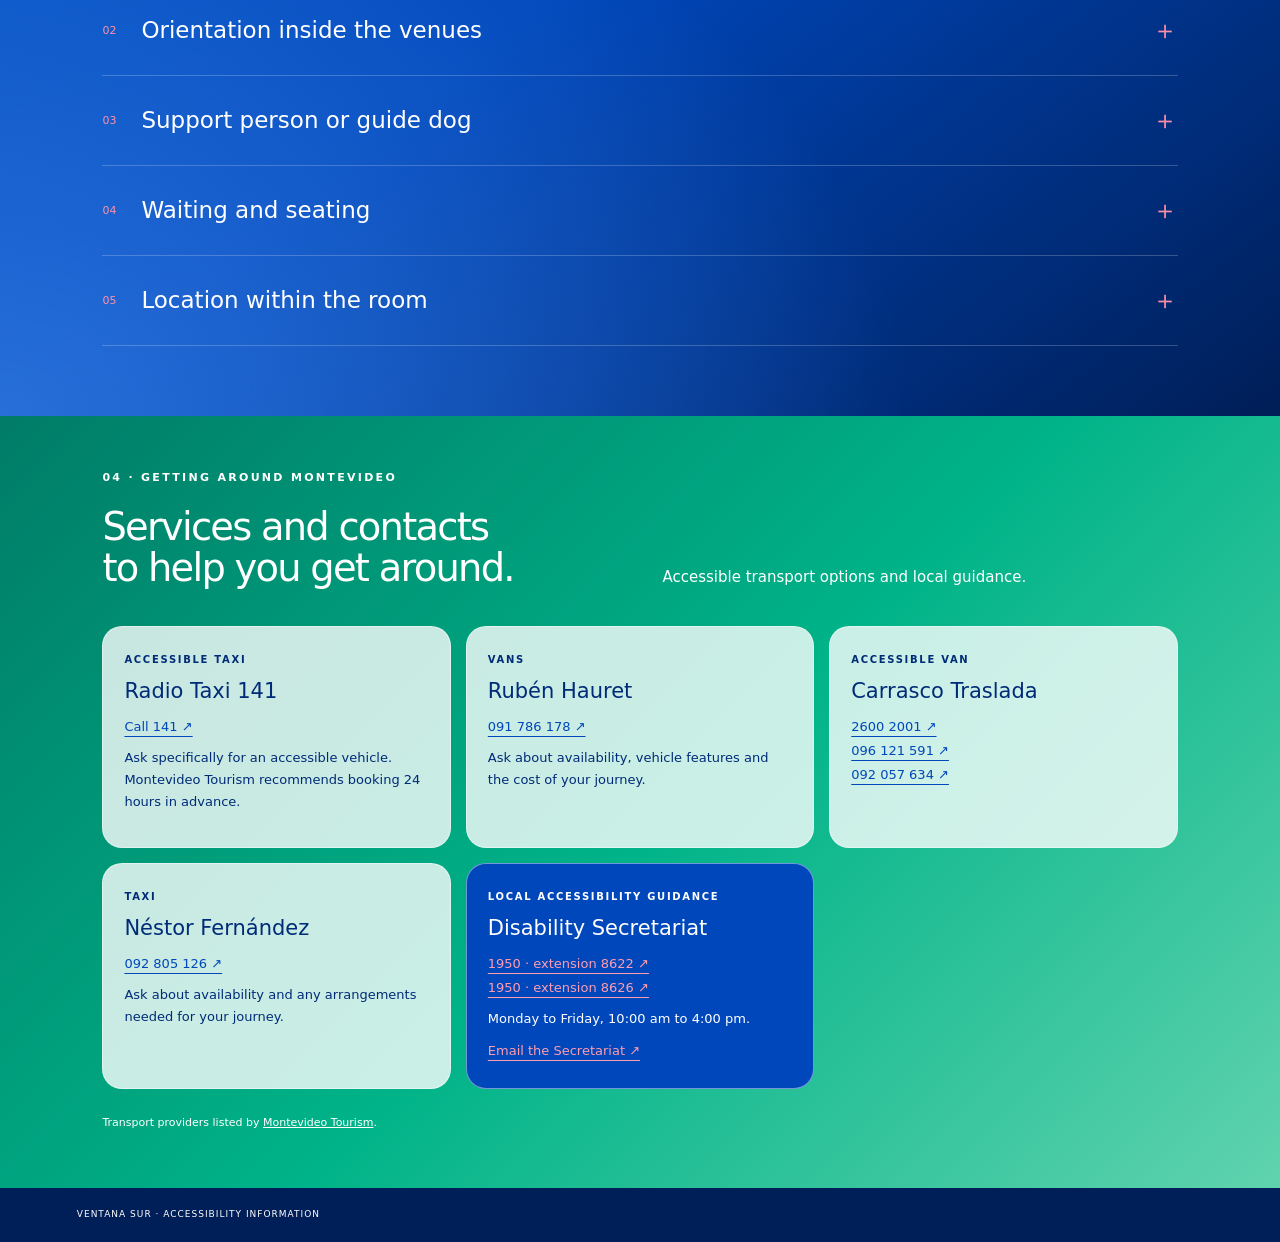
==== commit 8e9ad4c8: "Clarificar apoyos de accesibilidad coordinables" ====
--- a/en/index.html
+++ b/en/index.html
@@ -2,4 +2,5 @@
 <main><section class="hero" id="inicio"><div class="hero-copy"><span class="eyebrow">PLAN YOUR VISIT</span><h1>Accessibility information<br><em>Ventana Sur</em></h1><p>Accessibility information to help you get to know the venues and plan your participation.</p><div class="jump"><a href="#recorridos">Explore routes <b>↘</b></a><a href="#sedes">Explore the venues <b>↘</b></a><a href="#apoyos">Plan your support needs <b>↘</b></a></div><span class="scroll">↓ Scroll to explore the guide</span></div><div class="hero-art symbol-art" aria-hidden="true"><svg viewBox="130 120 640 610"><defs><filter id="symbol-halo" x="-50%" y="-50%" width="200%" height="200%"><feGaussianBlur stdDeviation="7"/></filter></defs><g class="symbol-piece" style="animation-name:symbol-0"><g class="symbol-halo"><circle cx="450" cy="260" r="54"/></g><g class="symbol-line"><circle cx="450" cy="260" r="54"/></g></g><g class="symbol-piece" style="animation-name:symbol-1"><g class="symbol-halo"><path d="M242 344Q450 470 658 344"/></g><g class="symbol-line"><path d="M242 344Q450 470 658 344"/></g></g><g class="symbol-piece" style="animation-name:symbol-2"><g class="symbol-halo"><circle cx="222" cy="333" r="23"/></g><g class="symbol-line"><circle cx="222" cy="333" r="23"/></g></g><g class="symbol-piece" style="animation-name:symbol-3"><g class="symbol-halo"><circle cx="678" cy="333" r="23"/></g><g class="symbol-line"><circle cx="678" cy="333" r="23"/></g></g><g class="symbol-piece" style="animation-name:symbol-4"><g class="symbol-halo"><path d="M327 590L450 412L573 590"/></g><g class="symbol-line"><path d="M327 590L450 412L573 590"/></g></g><g class="symbol-piece" style="animation-name:symbol-5"><g class="symbol-halo"><circle cx="327" cy="613" r="23"/></g><g class="symbol-line"><circle cx="327" cy="613" r="23"/></g></g><g class="symbol-piece" style="animation-name:symbol-6"><g class="symbol-halo"><circle cx="573" cy="613" r="23"/></g><g class="symbol-line"><circle cx="573" cy="613" r="23"/></g></g><g class="symbol-piece" style="animation-name:symbol-7"><g class="symbol-halo"><path d="M240 281A243 243 0 0 1 660 281"/></g><g class="symbol-line"><path d="M240 281A243 243 0 0 1 660 281"/></g></g><g class="symbol-piece" style="animation-name:symbol-8"><g class="symbol-halo"><path d="M687 383Q692 507 612 570"/></g><g class="symbol-line"><path d="M687 383Q692 507 612 570"/></g></g><g class="symbol-piece" style="animation-name:symbol-9"><g class="symbol-halo"><path d="M533 637Q450 676 367 637"/></g><g class="symbol-line"><path d="M533 637Q450 676 367 637"/></g></g><g class="symbol-piece" style="animation-name:symbol-10"><g class="symbol-halo"><path d="M288 570Q208 507 213 383"/></g><g class="symbol-line"><path d="M288 570Q208 507 213 383"/></g></g><g class="symbol-piece" style="animation-name:symbol-11"><circle cx="222" cy="333" r="20" fill="#ffe8b8" opacity=".25" filter="url(#symbol-halo)"/><circle cx="222" cy="333" r="6" fill="#fff1c8"/></g><g class="symbol-piece" style="animation-name:symbol-12"><circle cx="678" cy="333" r="20" fill="#ffe8b8" opacity=".25" filter="url(#symbol-halo)"/><circle cx="678" cy="333" r="6" fill="#fff1c8"/></g><g class="symbol-piece" style="animation-name:symbol-13"><circle cx="327" cy="613" r="20" fill="#ffe8b8" opacity=".25" filter="url(#symbol-halo)"/><circle cx="327" cy="613" r="6" fill="#fff1c8"/></g><g class="symbol-piece" style="animation-name:symbol-14"><circle cx="573" cy="613" r="20" fill="#ffe8b8" opacity=".25" filter="url(#symbol-halo)"/><circle cx="573" cy="613" r="6" fill="#fff1c8"/></g></svg></div></section>
 <section class="routes" id="recorridos"><div class="section-top reveal"><span class="eyebrow">01 · VENTANA SUR ROUTES</span><h2>Find<br><em>your route.</em></h2><p>Plan your route on foot or by vehicle.</p></div><div class="map-layout reveal"><div class="planner"><div class="map-filters"><span><i class="venue-dot"></i> Venues</span><label><input type="checkbox" id="show-bars"><i class="bar-dot"></i> Partner cafés and bars</label><label><input type="checkbox" id="show-visits"><i class="visit-dot"></i> Places to visit</label></div><label for="origin">From</label><select id="origin"></select><button class="swap" id="swap" aria-label="Swap origin and destination">⇅</button><label for="destination">To</label><select id="destination"></select><div class="modes" role="group" aria-label="Travel mode"><button class="selected" id="walking" aria-pressed="true"><svg viewBox="0 0 24 24" aria-hidden="true"><ellipse cx="7" cy="8" rx="3" ry="5" transform="rotate(-20 7 8)"/><ellipse cx="16" cy="16" rx="3" ry="5" transform="rotate(20 16 16)"/></svg>On foot</button><button id="driving" aria-pressed="false"><svg viewBox="0 0 24 24" aria-hidden="true"><path d="M3 11L6 5H18L21 11V19H3Z" fill="none" stroke="currentColor" stroke-width="2"/><path d="M4 11H20" stroke="currentColor" stroke-width="2"/><circle cx="7" cy="16" r="1.5"/><circle cx="17" cy="16" r="1.5"/></svg>By vehicle</button></div><div class="result" aria-live="polite"><span class="mini" id="mode-label">ON FOOT</span><h3 id="route-title"></h3><p id="route-description"></p><strong id="route-distance"></strong><span id="route-time"></span><small id="route-caveat"></small><details class="route-streets"><summary>View streets along this route ＋</summary><p id="route-streets"></p></details></div></div><div class="map"><div class="map-heading"><span>MONTEVIDEO · VENUES AND ROUTES</span><span>↑ N</span></div><div id="street-map" aria-label="Street map with routes between venues, partner cafés and bars, and places to visit"></div><div class="map-bottom"><span><i class="venue-dot"></i> Venues</span></div></div></div><div class="tourism-note"><strong>Sightseeing bus</strong><p>To take part, sign up at the Montevideo Tourism stand.</p></div><div class="route-care reveal"><strong>Travel time varies depending on your pace and mobility needs.</strong></div></section>
 <section class="venues" id="sedes"><div class="section-top reveal"><span class="eyebrow">02 · VENUES</span><h2>Key<br><em>information.</em></h2><p>The venues provide accessible entrances and circulation options to reach the spaces in use. Several also have accessible restrooms.</p></div><div id="venue-cards" class="venue-cards"></div></section>
-<section class="support" id="apoyos"><div class="section-top reveal"><span class="eyebrow">03 · BEFORE AND DURING YOUR VISIT</span><h2>Plan your schedule.<br><em>Organise your participation.</em></h2></div><div class="support-grid"><details class="reveal"><summary><span>01</span>Entrances and ramps <b>＋</b></summary><p>Review each venue profile to identify entrances and ramps. In buildings with several rooms, the entrance you need may depend on your activity. <a href="#sedes">View venue information ↓</a></p></details><details class="reveal"><summary><span>02</span>Seating and location within rooms <b>＋</b></summary><p>If you need a specific location or seating arrangement, let the Hospitality team know in advance so they can plan for your arrival and, where relevant, your support person.</p></details><details class="reveal"><summary><span>03</span>Accreditation and support persons <b>＋</b></summary><p>Review the conditions of your accreditation type. If you are attending with a support person, contact the Hospitality team before you arrive to coordinate their access.</p></details><details class="reveal"><summary><span>04</span>Wayfinding and breaks <b>＋</b></summary><p>Ask venue staff for directions to your room or entrance. You can also ask about nearby pick-up and drop-off points.</p></details><details class="reveal"><summary><span>05</span>Restrooms and services <b>＋</b></summary><p>The venue profiles include the available information about restrooms and other services. <a href="#sedes">View venues ↓</a></p></details></div></section><section class="city-services" id="contactos"><div class="section-top reveal"><span class="eyebrow">04 · GETTING AROUND MONTEVIDEO</span><h2>Services and contacts<br><em>to help you get around.</em></h2><p>Accessible transport options and local guidance.</p></div><div class="contact-grid"><article><span class="contact-kind">ACCESSIBLE TAXI</span><h3>Radio Taxi 141</h3><a href="tel:141">Call 141 ↗</a><p>Ask specifically for an accessible vehicle. Montevideo Tourism recommends booking 24 hours in advance.</p></article><article><span class="contact-kind">VANS</span><h3>Rubén Hauret</h3><a href="tel:+59891786178">091 786 178 ↗</a><p>Ask about availability, vehicle features and the cost of your journey.</p></article><article><span class="contact-kind">ACCESSIBLE VAN</span><h3>Carrasco Traslada</h3><a href="tel:+59826002001">2600 2001 ↗</a><a href="tel:+59896121591">096 121 591 ↗</a><a href="tel:+59892057634">092 057 634 ↗</a></article><article><span class="contact-kind">TAXI</span><h3>Néstor Fernández</h3><a href="tel:+59892805126">092 805 126 ↗</a><p>Ask about availability and any arrangements needed for your journey.</p></article><article class="city-help"><span class="contact-kind">LOCAL ACCESSIBILITY GUIDANCE</span><h3>Disability Secretariat</h3><a href="tel:1950">1950 · extension 8622 ↗</a><a href="tel:1950">1950 · extension 8626 ↗</a><p>Monday to Friday, 10:00 am to 4:00 pm.</p><a href="mailto:secretaria.discapacidad@imm.gub.uy">Email the Secretariat ↗</a></article></div><p class="contact-source">Transport providers listed by <a href="https://www.descubrimontevideo.uy/ofertas-de-unidades-de-transporte-accesibles-privadas-en-la-ciudad" target="_blank" rel="noopener">Montevideo Tourism</a>.</p></section></main><footer><span>VENTANA SUR · ACCESSIBILITY INFORMATION</span></footer><script src="../vendor/leaflet.js"></script><script src="../access-en.js?v=20261112bilingual"></script></html>
+<section class="support" id="apoyos"><div class="section-top reveal"><span class="eyebrow">03 · BEFORE AND DURING YOUR VISIT</span><h2>Coordinate<br><em>your participation.</em></h2><p>If you need any of the following support, reply to this email before the event. Tell us what you need and which activities you plan to attend, so the team can review your schedule and coordinate in advance with the relevant room staff. You do not need to share a diagnosis or medical information: simply describe the specific support you need.</p></div><div class="support-grid"><details class="reveal"><summary><span>01</span>Arrival and venue access <b>＋</b></summary><p>If you have difficulty getting from your arrival point to the entrance, mention it in your reply so the team can plan assistance and direct you to the appropriate access point. <a href="#sedes">View venue information ↓</a></p></details><details class="reveal"><summary><span>02</span>Orientation inside the venues <b>＋</b></summary><p>Room staff can direct you to your activity, lifts, accessible restrooms and other services, or accompany you along the route when this has been arranged in advance.</p></details><details class="reveal"><summary><span>03</span>Support person or guide dog <b>＋</b></summary><p>If you need to attend with a support person or guide dog in order to participate, mention this in your reply. The team will review the necessary information and coordinate the relevant access arrangements.</p></details><details class="reveal"><summary><span>04</span>Waiting and seating <b>＋</b></summary><p>If you need a seat while waiting or need to avoid standing for extended periods, let the team know in advance and remind room staff when you arrive.</p></details><details class="reveal"><summary><span>05</span>Location within the room <b>＋</b></summary><p>If you need a particular location in order to follow an activity, mention it in your reply. Placement will be coordinated according to the room, the activity and availability.</p></details></div></section>
+<section class="city-services" id="contactos"><div class="section-top reveal"><span class="eyebrow">04 · GETTING AROUND MONTEVIDEO</span><h2>Services and contacts<br><em>to help you get around.</em></h2><p>Accessible transport options and local guidance.</p></div><div class="contact-grid"><article><span class="contact-kind">ACCESSIBLE TAXI</span><h3>Radio Taxi 141</h3><a href="tel:141">Call 141 ↗</a><p>Ask specifically for an accessible vehicle. Montevideo Tourism recommends booking 24 hours in advance.</p></article><article><span class="contact-kind">VANS</span><h3>Rubén Hauret</h3><a href="tel:+59891786178">091 786 178 ↗</a><p>Ask about availability, vehicle features and the cost of your journey.</p></article><article><span class="contact-kind">ACCESSIBLE VAN</span><h3>Carrasco Traslada</h3><a href="tel:+59826002001">2600 2001 ↗</a><a href="tel:+59896121591">096 121 591 ↗</a><a href="tel:+59892057634">092 057 634 ↗</a></article><article><span class="contact-kind">TAXI</span><h3>Néstor Fernández</h3><a href="tel:+59892805126">092 805 126 ↗</a><p>Ask about availability and any arrangements needed for your journey.</p></article><article class="city-help"><span class="contact-kind">LOCAL ACCESSIBILITY GUIDANCE</span><h3>Disability Secretariat</h3><a href="tel:1950">1950 · extension 8622 ↗</a><a href="tel:1950">1950 · extension 8626 ↗</a><p>Monday to Friday, 10:00 am to 4:00 pm.</p><a href="mailto:secretaria.discapacidad@imm.gub.uy">Email the Secretariat ↗</a></article></div><p class="contact-source">Transport providers listed by <a href="https://www.descubrimontevideo.uy/ofertas-de-unidades-de-transporte-accesibles-privadas-en-la-ciudad" target="_blank" rel="noopener">Montevideo Tourism</a>.</p></section></main><footer><span>VENTANA SUR · ACCESSIBILITY INFORMATION</span></footer><script src="../vendor/leaflet.js"></script><script src="../access-en.js?v=20261112bilingual"></script></html>
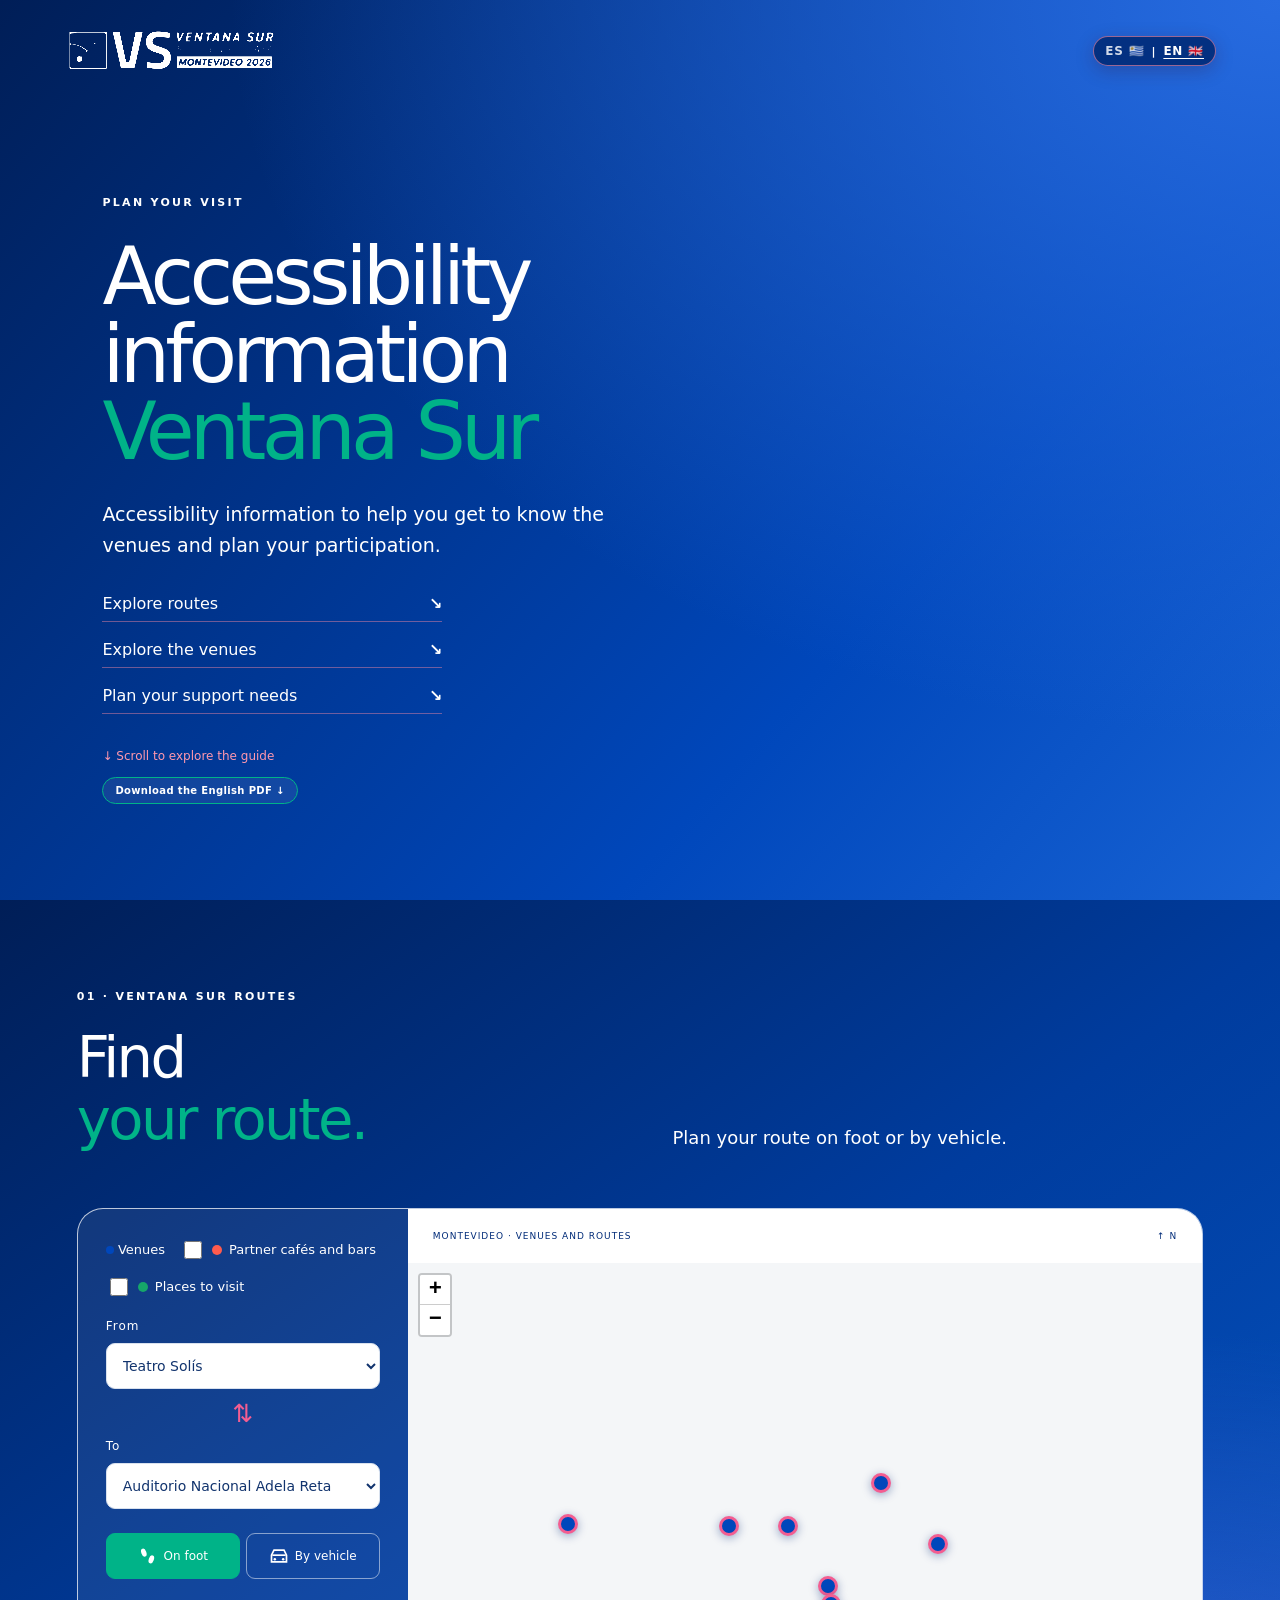
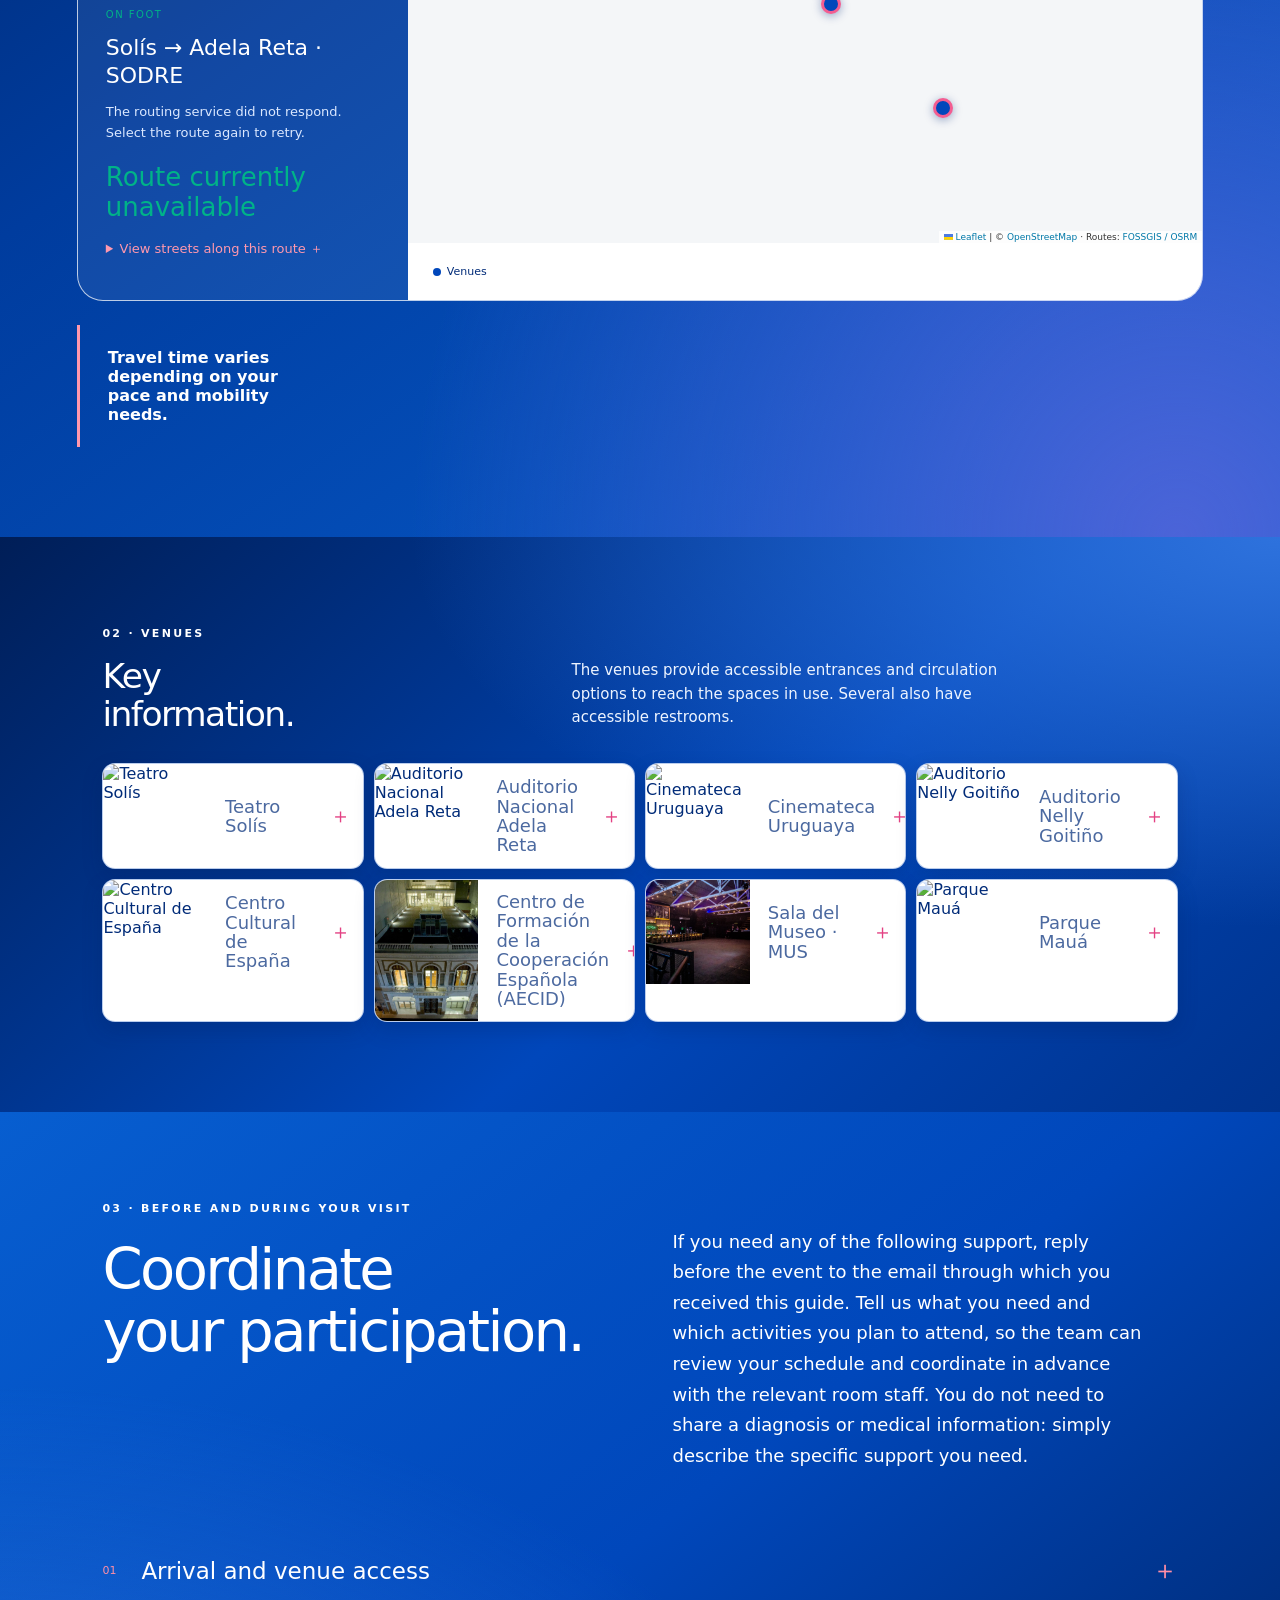
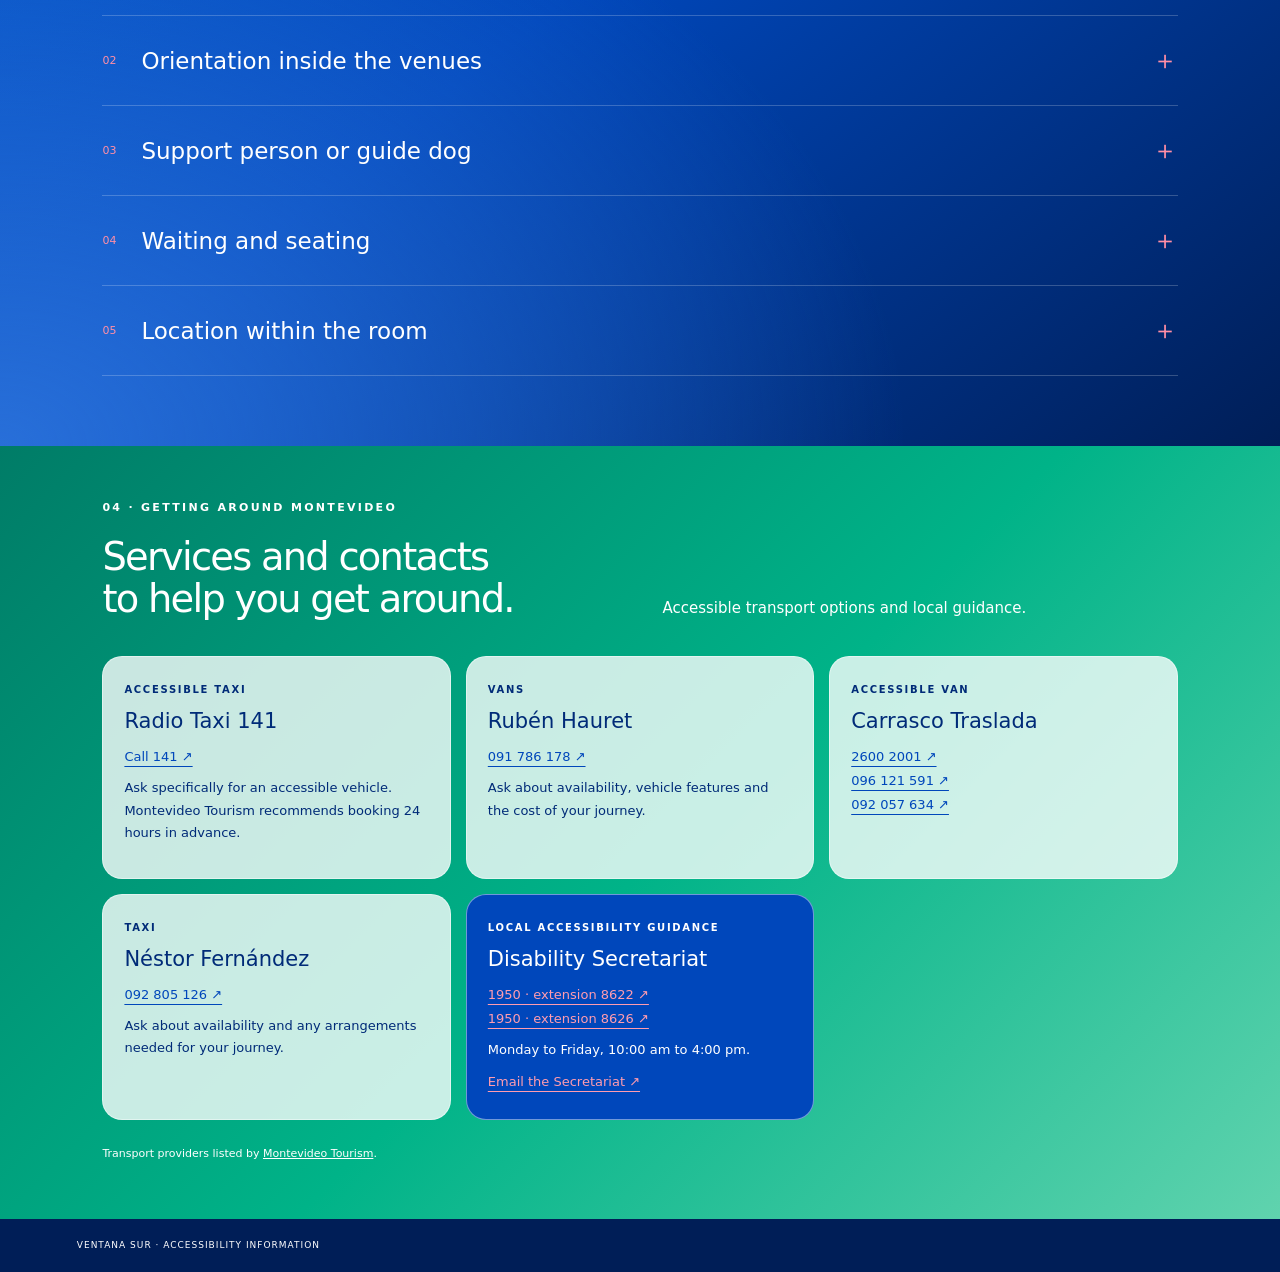
==== commit 7a42839d: "Ajustar instrucción de respuesta por correo" ====
--- a/en/index.html
+++ b/en/index.html
@@ -2,5 +2,5 @@
 <main><section class="hero" id="inicio"><div class="hero-copy"><span class="eyebrow">PLAN YOUR VISIT</span><h1>Accessibility information<br><em>Ventana Sur</em></h1><p>Accessibility information to help you get to know the venues and plan your participation.</p><div class="jump"><a href="#recorridos">Explore routes <b>↘</b></a><a href="#sedes">Explore the venues <b>↘</b></a><a href="#apoyos">Plan your support needs <b>↘</b></a></div><span class="scroll">↓ Scroll to explore the guide</span></div><div class="hero-art symbol-art" aria-hidden="true"><svg viewBox="130 120 640 610"><defs><filter id="symbol-halo" x="-50%" y="-50%" width="200%" height="200%"><feGaussianBlur stdDeviation="7"/></filter></defs><g class="symbol-piece" style="animation-name:symbol-0"><g class="symbol-halo"><circle cx="450" cy="260" r="54"/></g><g class="symbol-line"><circle cx="450" cy="260" r="54"/></g></g><g class="symbol-piece" style="animation-name:symbol-1"><g class="symbol-halo"><path d="M242 344Q450 470 658 344"/></g><g class="symbol-line"><path d="M242 344Q450 470 658 344"/></g></g><g class="symbol-piece" style="animation-name:symbol-2"><g class="symbol-halo"><circle cx="222" cy="333" r="23"/></g><g class="symbol-line"><circle cx="222" cy="333" r="23"/></g></g><g class="symbol-piece" style="animation-name:symbol-3"><g class="symbol-halo"><circle cx="678" cy="333" r="23"/></g><g class="symbol-line"><circle cx="678" cy="333" r="23"/></g></g><g class="symbol-piece" style="animation-name:symbol-4"><g class="symbol-halo"><path d="M327 590L450 412L573 590"/></g><g class="symbol-line"><path d="M327 590L450 412L573 590"/></g></g><g class="symbol-piece" style="animation-name:symbol-5"><g class="symbol-halo"><circle cx="327" cy="613" r="23"/></g><g class="symbol-line"><circle cx="327" cy="613" r="23"/></g></g><g class="symbol-piece" style="animation-name:symbol-6"><g class="symbol-halo"><circle cx="573" cy="613" r="23"/></g><g class="symbol-line"><circle cx="573" cy="613" r="23"/></g></g><g class="symbol-piece" style="animation-name:symbol-7"><g class="symbol-halo"><path d="M240 281A243 243 0 0 1 660 281"/></g><g class="symbol-line"><path d="M240 281A243 243 0 0 1 660 281"/></g></g><g class="symbol-piece" style="animation-name:symbol-8"><g class="symbol-halo"><path d="M687 383Q692 507 612 570"/></g><g class="symbol-line"><path d="M687 383Q692 507 612 570"/></g></g><g class="symbol-piece" style="animation-name:symbol-9"><g class="symbol-halo"><path d="M533 637Q450 676 367 637"/></g><g class="symbol-line"><path d="M533 637Q450 676 367 637"/></g></g><g class="symbol-piece" style="animation-name:symbol-10"><g class="symbol-halo"><path d="M288 570Q208 507 213 383"/></g><g class="symbol-line"><path d="M288 570Q208 507 213 383"/></g></g><g class="symbol-piece" style="animation-name:symbol-11"><circle cx="222" cy="333" r="20" fill="#ffe8b8" opacity=".25" filter="url(#symbol-halo)"/><circle cx="222" cy="333" r="6" fill="#fff1c8"/></g><g class="symbol-piece" style="animation-name:symbol-12"><circle cx="678" cy="333" r="20" fill="#ffe8b8" opacity=".25" filter="url(#symbol-halo)"/><circle cx="678" cy="333" r="6" fill="#fff1c8"/></g><g class="symbol-piece" style="animation-name:symbol-13"><circle cx="327" cy="613" r="20" fill="#ffe8b8" opacity=".25" filter="url(#symbol-halo)"/><circle cx="327" cy="613" r="6" fill="#fff1c8"/></g><g class="symbol-piece" style="animation-name:symbol-14"><circle cx="573" cy="613" r="20" fill="#ffe8b8" opacity=".25" filter="url(#symbol-halo)"/><circle cx="573" cy="613" r="6" fill="#fff1c8"/></g></svg></div></section>
 <section class="routes" id="recorridos"><div class="section-top reveal"><span class="eyebrow">01 · VENTANA SUR ROUTES</span><h2>Find<br><em>your route.</em></h2><p>Plan your route on foot or by vehicle.</p></div><div class="map-layout reveal"><div class="planner"><div class="map-filters"><span><i class="venue-dot"></i> Venues</span><label><input type="checkbox" id="show-bars"><i class="bar-dot"></i> Partner cafés and bars</label><label><input type="checkbox" id="show-visits"><i class="visit-dot"></i> Places to visit</label></div><label for="origin">From</label><select id="origin"></select><button class="swap" id="swap" aria-label="Swap origin and destination">⇅</button><label for="destination">To</label><select id="destination"></select><div class="modes" role="group" aria-label="Travel mode"><button class="selected" id="walking" aria-pressed="true"><svg viewBox="0 0 24 24" aria-hidden="true"><ellipse cx="7" cy="8" rx="3" ry="5" transform="rotate(-20 7 8)"/><ellipse cx="16" cy="16" rx="3" ry="5" transform="rotate(20 16 16)"/></svg>On foot</button><button id="driving" aria-pressed="false"><svg viewBox="0 0 24 24" aria-hidden="true"><path d="M3 11L6 5H18L21 11V19H3Z" fill="none" stroke="currentColor" stroke-width="2"/><path d="M4 11H20" stroke="currentColor" stroke-width="2"/><circle cx="7" cy="16" r="1.5"/><circle cx="17" cy="16" r="1.5"/></svg>By vehicle</button></div><div class="result" aria-live="polite"><span class="mini" id="mode-label">ON FOOT</span><h3 id="route-title"></h3><p id="route-description"></p><strong id="route-distance"></strong><span id="route-time"></span><small id="route-caveat"></small><details class="route-streets"><summary>View streets along this route ＋</summary><p id="route-streets"></p></details></div></div><div class="map"><div class="map-heading"><span>MONTEVIDEO · VENUES AND ROUTES</span><span>↑ N</span></div><div id="street-map" aria-label="Street map with routes between venues, partner cafés and bars, and places to visit"></div><div class="map-bottom"><span><i class="venue-dot"></i> Venues</span></div></div></div><div class="tourism-note"><strong>Sightseeing bus</strong><p>To take part, sign up at the Montevideo Tourism stand.</p></div><div class="route-care reveal"><strong>Travel time varies depending on your pace and mobility needs.</strong></div></section>
 <section class="venues" id="sedes"><div class="section-top reveal"><span class="eyebrow">02 · VENUES</span><h2>Key<br><em>information.</em></h2><p>The venues provide accessible entrances and circulation options to reach the spaces in use. Several also have accessible restrooms.</p></div><div id="venue-cards" class="venue-cards"></div></section>
-<section class="support" id="apoyos"><div class="section-top reveal"><span class="eyebrow">03 · BEFORE AND DURING YOUR VISIT</span><h2>Coordinate<br><em>your participation.</em></h2><p>If you need any of the following support, reply to this email before the event. Tell us what you need and which activities you plan to attend, so the team can review your schedule and coordinate in advance with the relevant room staff. You do not need to share a diagnosis or medical information: simply describe the specific support you need.</p></div><div class="support-grid"><details class="reveal"><summary><span>01</span>Arrival and venue access <b>＋</b></summary><p>If you have difficulty getting from your arrival point to the entrance, mention it in your reply so the team can plan assistance and direct you to the appropriate access point. <a href="#sedes">View venue information ↓</a></p></details><details class="reveal"><summary><span>02</span>Orientation inside the venues <b>＋</b></summary><p>Room staff can direct you to your activity, lifts, accessible restrooms and other services, or accompany you along the route when this has been arranged in advance.</p></details><details class="reveal"><summary><span>03</span>Support person or guide dog <b>＋</b></summary><p>If you need to attend with a support person or guide dog in order to participate, mention this in your reply. The team will review the necessary information and coordinate the relevant access arrangements.</p></details><details class="reveal"><summary><span>04</span>Waiting and seating <b>＋</b></summary><p>If you need a seat while waiting or need to avoid standing for extended periods, let the team know in advance and remind room staff when you arrive.</p></details><details class="reveal"><summary><span>05</span>Location within the room <b>＋</b></summary><p>If you need a particular location in order to follow an activity, mention it in your reply. Placement will be coordinated according to the room, the activity and availability.</p></details></div></section>
+<section class="support" id="apoyos"><div class="section-top reveal"><span class="eyebrow">03 · BEFORE AND DURING YOUR VISIT</span><h2>Coordinate<br><em>your participation.</em></h2><p>If you need any of the following support, reply before the event to the email through which you received this guide. Tell us what you need and which activities you plan to attend, so the team can review your schedule and coordinate in advance with the relevant room staff. You do not need to share a diagnosis or medical information: simply describe the specific support you need.</p></div><div class="support-grid"><details class="reveal"><summary><span>01</span>Arrival and venue access <b>＋</b></summary><p>If you have difficulty getting from your arrival point to the entrance, mention it in your reply so the team can plan assistance and direct you to the appropriate access point. <a href="#sedes">View venue information ↓</a></p></details><details class="reveal"><summary><span>02</span>Orientation inside the venues <b>＋</b></summary><p>Room staff can direct you to your activity, lifts, accessible restrooms and other services, or accompany you along the route when this has been arranged in advance.</p></details><details class="reveal"><summary><span>03</span>Support person or guide dog <b>＋</b></summary><p>If you need to attend with a support person or guide dog in order to participate, mention this in your reply. The team will review the necessary information and coordinate the relevant access arrangements.</p></details><details class="reveal"><summary><span>04</span>Waiting and seating <b>＋</b></summary><p>If you need a seat while waiting or need to avoid standing for extended periods, let the team know in advance and remind room staff when you arrive.</p></details><details class="reveal"><summary><span>05</span>Location within the room <b>＋</b></summary><p>If you need a particular location in order to follow an activity, mention it in your reply. Placement will be coordinated according to the room, the activity and availability.</p></details></div></section>
 <section class="city-services" id="contactos"><div class="section-top reveal"><span class="eyebrow">04 · GETTING AROUND MONTEVIDEO</span><h2>Services and contacts<br><em>to help you get around.</em></h2><p>Accessible transport options and local guidance.</p></div><div class="contact-grid"><article><span class="contact-kind">ACCESSIBLE TAXI</span><h3>Radio Taxi 141</h3><a href="tel:141">Call 141 ↗</a><p>Ask specifically for an accessible vehicle. Montevideo Tourism recommends booking 24 hours in advance.</p></article><article><span class="contact-kind">VANS</span><h3>Rubén Hauret</h3><a href="tel:+59891786178">091 786 178 ↗</a><p>Ask about availability, vehicle features and the cost of your journey.</p></article><article><span class="contact-kind">ACCESSIBLE VAN</span><h3>Carrasco Traslada</h3><a href="tel:+59826002001">2600 2001 ↗</a><a href="tel:+59896121591">096 121 591 ↗</a><a href="tel:+59892057634">092 057 634 ↗</a></article><article><span class="contact-kind">TAXI</span><h3>Néstor Fernández</h3><a href="tel:+59892805126">092 805 126 ↗</a><p>Ask about availability and any arrangements needed for your journey.</p></article><article class="city-help"><span class="contact-kind">LOCAL ACCESSIBILITY GUIDANCE</span><h3>Disability Secretariat</h3><a href="tel:1950">1950 · extension 8622 ↗</a><a href="tel:1950">1950 · extension 8626 ↗</a><p>Monday to Friday, 10:00 am to 4:00 pm.</p><a href="mailto:secretaria.discapacidad@imm.gub.uy">Email the Secretariat ↗</a></article></div><p class="contact-source">Transport providers listed by <a href="https://www.descubrimontevideo.uy/ofertas-de-unidades-de-transporte-accesibles-privadas-en-la-ciudad" target="_blank" rel="noopener">Montevideo Tourism</a>.</p></section></main><footer><span>VENTANA SUR · ACCESSIBILITY INFORMATION</span></footer><script src="../vendor/leaflet.js"></script><script src="../access-en.js?v=20261112bilingual"></script></html>
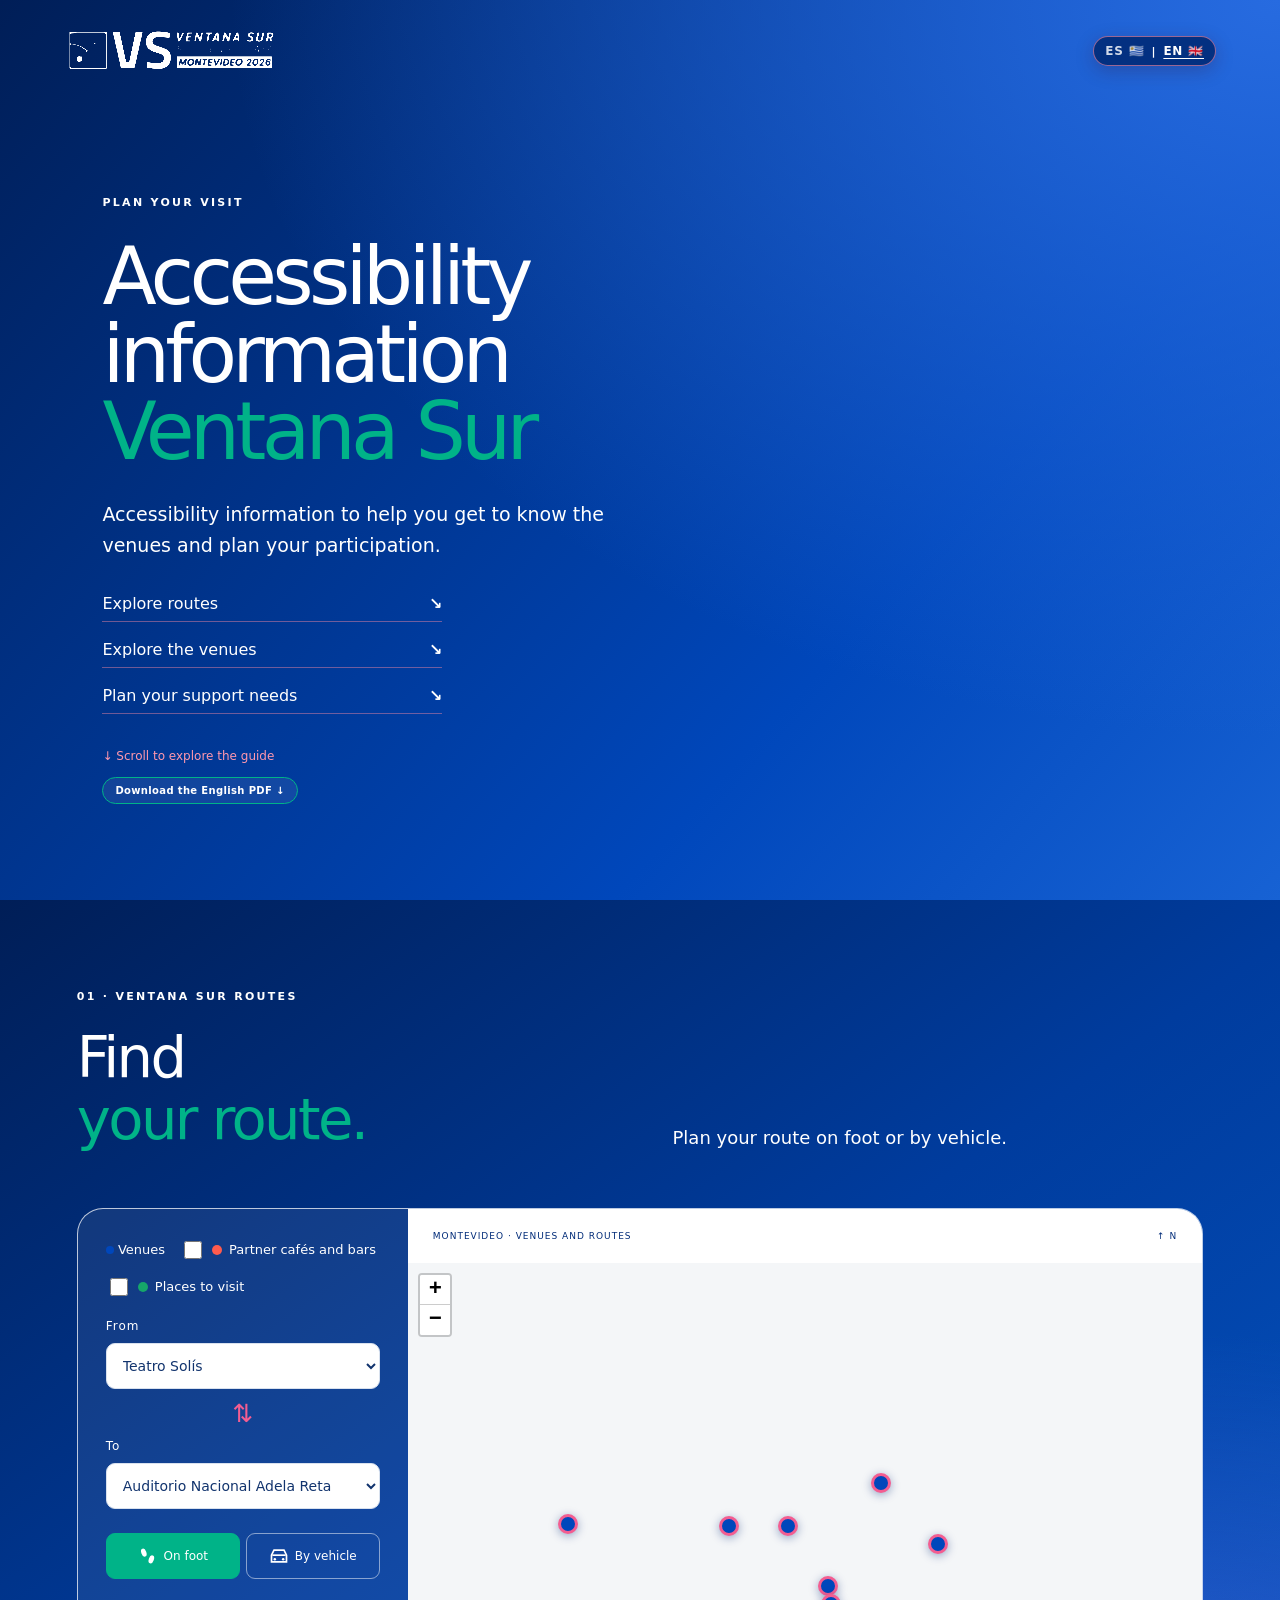
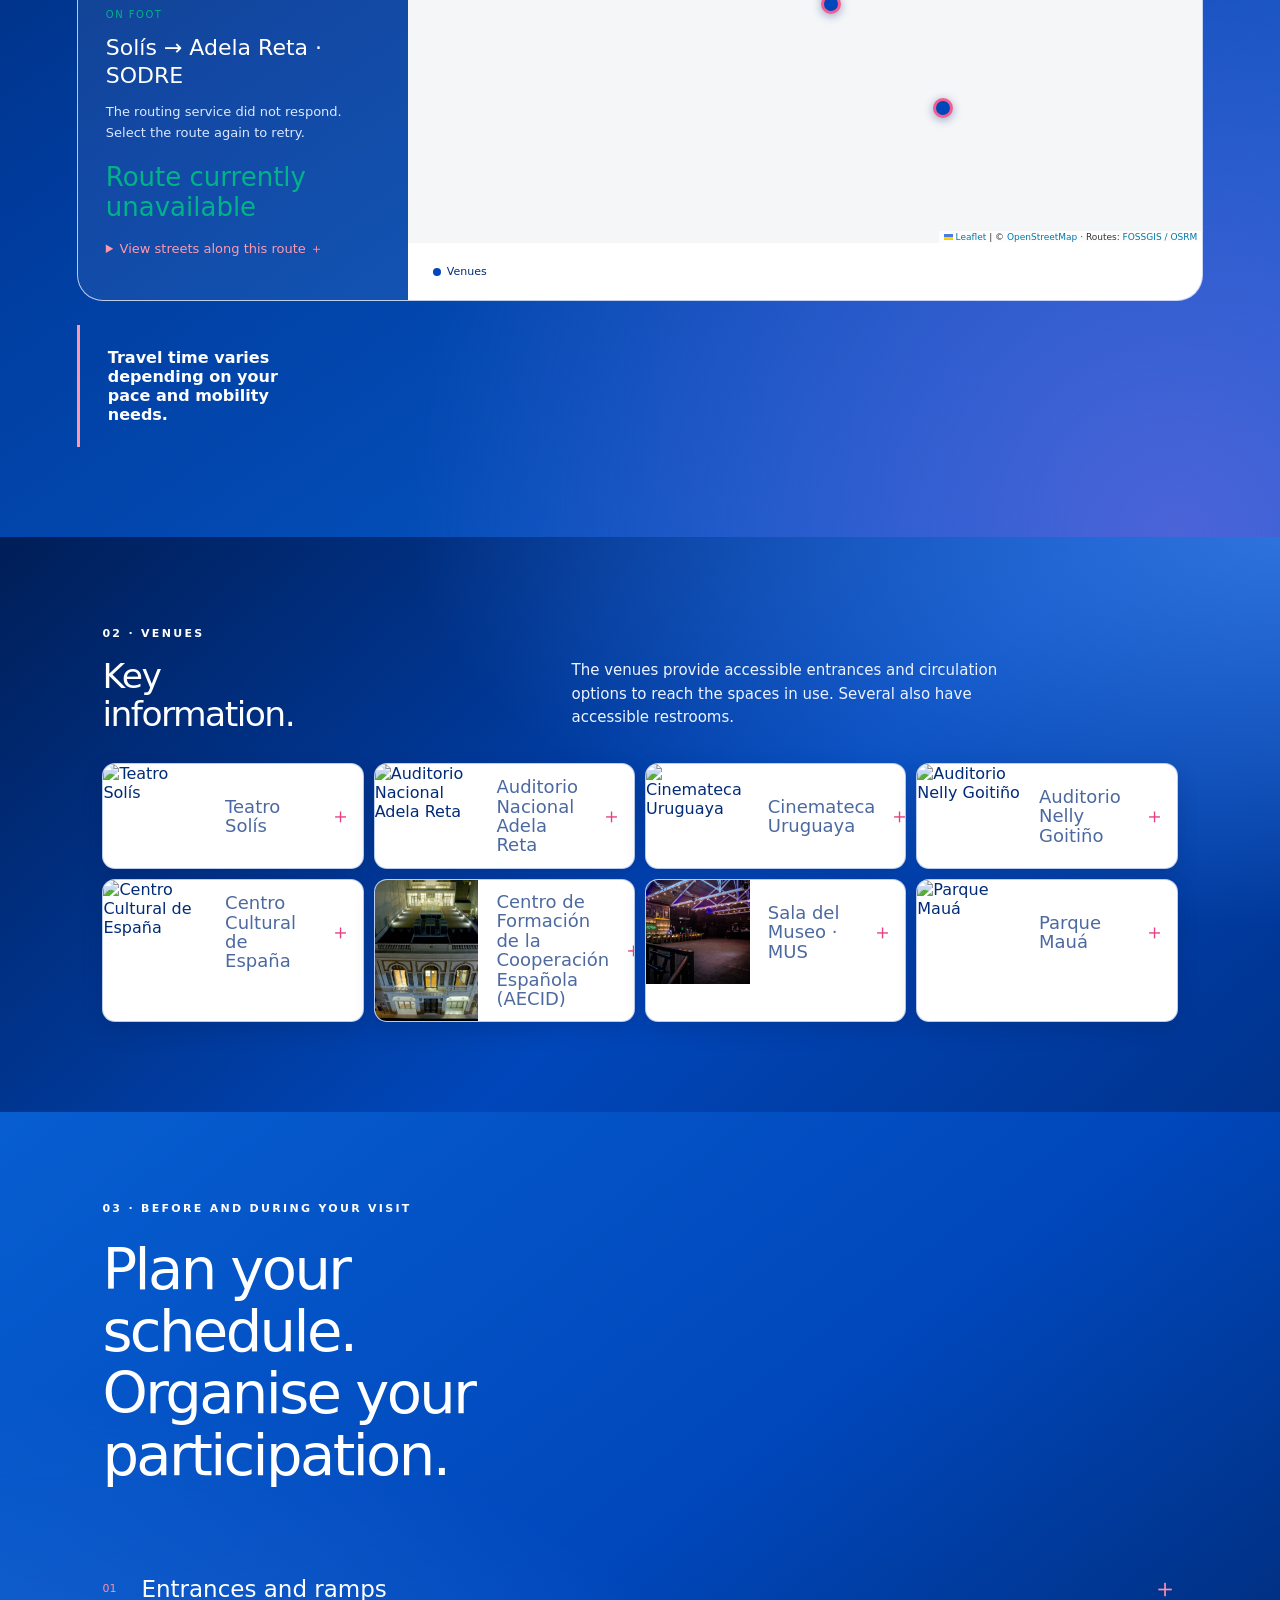
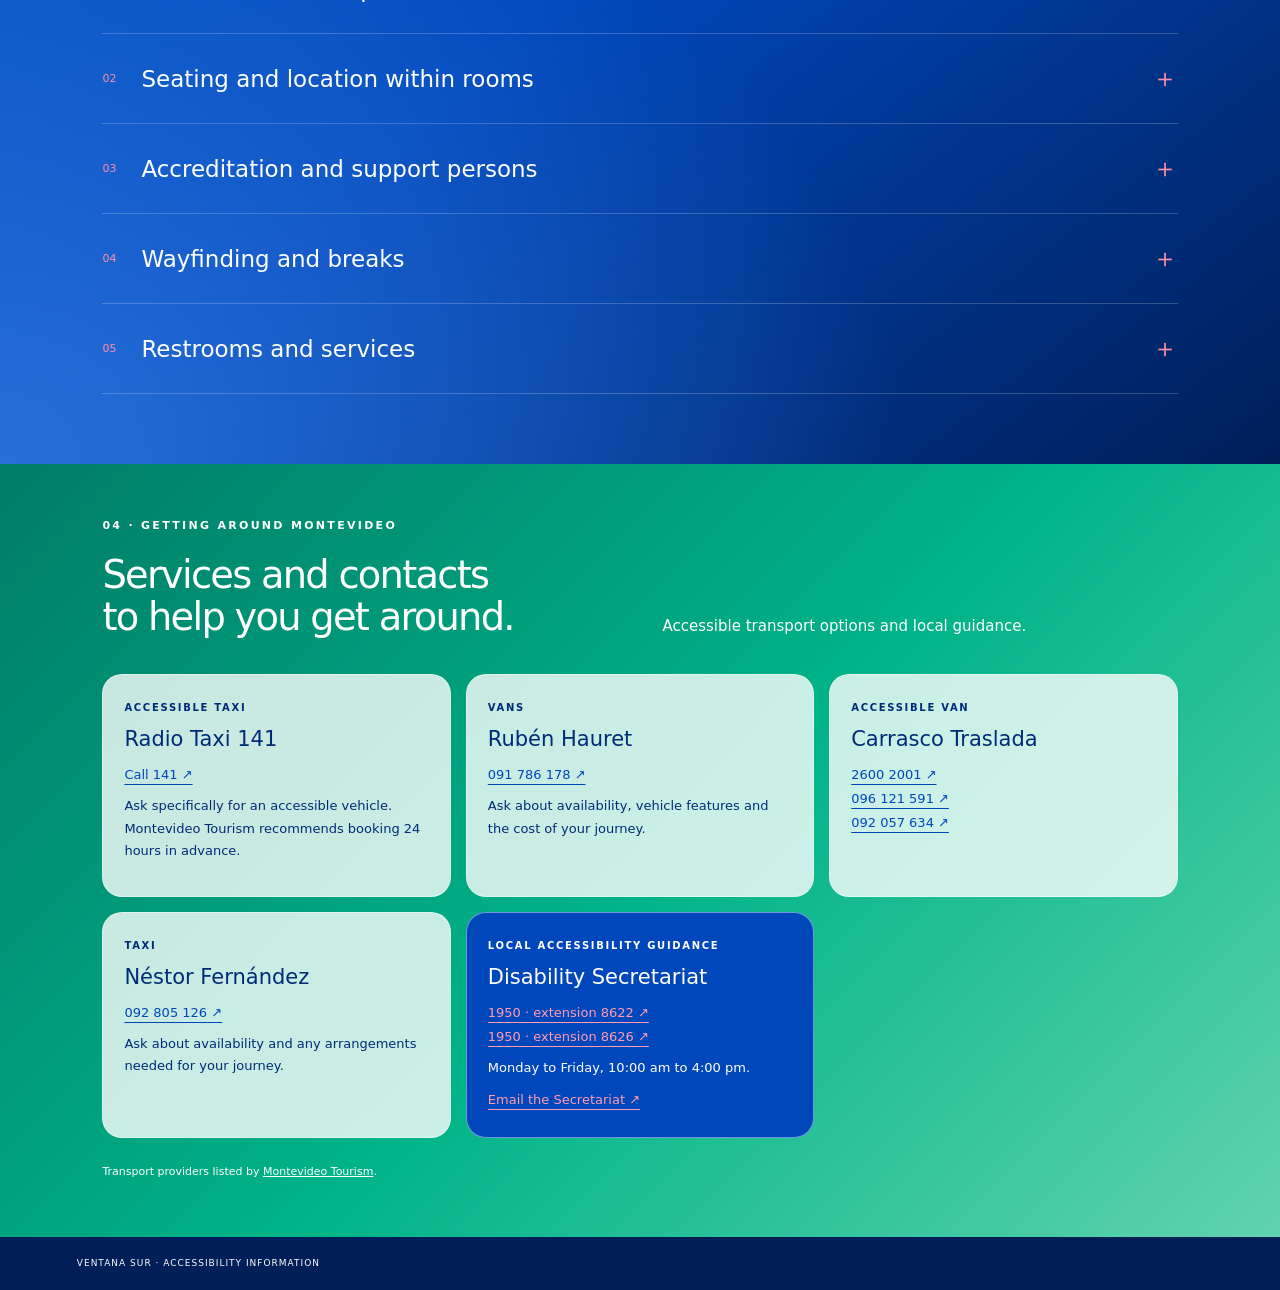
==== commit 0904575c: "Restaurar texto aprobado de accesibilidad" ====
--- a/en/index.html
+++ b/en/index.html
@@ -2,5 +2,4 @@
 <main><section class="hero" id="inicio"><div class="hero-copy"><span class="eyebrow">PLAN YOUR VISIT</span><h1>Accessibility information<br><em>Ventana Sur</em></h1><p>Accessibility information to help you get to know the venues and plan your participation.</p><div class="jump"><a href="#recorridos">Explore routes <b>↘</b></a><a href="#sedes">Explore the venues <b>↘</b></a><a href="#apoyos">Plan your support needs <b>↘</b></a></div><span class="scroll">↓ Scroll to explore the guide</span></div><div class="hero-art symbol-art" aria-hidden="true"><svg viewBox="130 120 640 610"><defs><filter id="symbol-halo" x="-50%" y="-50%" width="200%" height="200%"><feGaussianBlur stdDeviation="7"/></filter></defs><g class="symbol-piece" style="animation-name:symbol-0"><g class="symbol-halo"><circle cx="450" cy="260" r="54"/></g><g class="symbol-line"><circle cx="450" cy="260" r="54"/></g></g><g class="symbol-piece" style="animation-name:symbol-1"><g class="symbol-halo"><path d="M242 344Q450 470 658 344"/></g><g class="symbol-line"><path d="M242 344Q450 470 658 344"/></g></g><g class="symbol-piece" style="animation-name:symbol-2"><g class="symbol-halo"><circle cx="222" cy="333" r="23"/></g><g class="symbol-line"><circle cx="222" cy="333" r="23"/></g></g><g class="symbol-piece" style="animation-name:symbol-3"><g class="symbol-halo"><circle cx="678" cy="333" r="23"/></g><g class="symbol-line"><circle cx="678" cy="333" r="23"/></g></g><g class="symbol-piece" style="animation-name:symbol-4"><g class="symbol-halo"><path d="M327 590L450 412L573 590"/></g><g class="symbol-line"><path d="M327 590L450 412L573 590"/></g></g><g class="symbol-piece" style="animation-name:symbol-5"><g class="symbol-halo"><circle cx="327" cy="613" r="23"/></g><g class="symbol-line"><circle cx="327" cy="613" r="23"/></g></g><g class="symbol-piece" style="animation-name:symbol-6"><g class="symbol-halo"><circle cx="573" cy="613" r="23"/></g><g class="symbol-line"><circle cx="573" cy="613" r="23"/></g></g><g class="symbol-piece" style="animation-name:symbol-7"><g class="symbol-halo"><path d="M240 281A243 243 0 0 1 660 281"/></g><g class="symbol-line"><path d="M240 281A243 243 0 0 1 660 281"/></g></g><g class="symbol-piece" style="animation-name:symbol-8"><g class="symbol-halo"><path d="M687 383Q692 507 612 570"/></g><g class="symbol-line"><path d="M687 383Q692 507 612 570"/></g></g><g class="symbol-piece" style="animation-name:symbol-9"><g class="symbol-halo"><path d="M533 637Q450 676 367 637"/></g><g class="symbol-line"><path d="M533 637Q450 676 367 637"/></g></g><g class="symbol-piece" style="animation-name:symbol-10"><g class="symbol-halo"><path d="M288 570Q208 507 213 383"/></g><g class="symbol-line"><path d="M288 570Q208 507 213 383"/></g></g><g class="symbol-piece" style="animation-name:symbol-11"><circle cx="222" cy="333" r="20" fill="#ffe8b8" opacity=".25" filter="url(#symbol-halo)"/><circle cx="222" cy="333" r="6" fill="#fff1c8"/></g><g class="symbol-piece" style="animation-name:symbol-12"><circle cx="678" cy="333" r="20" fill="#ffe8b8" opacity=".25" filter="url(#symbol-halo)"/><circle cx="678" cy="333" r="6" fill="#fff1c8"/></g><g class="symbol-piece" style="animation-name:symbol-13"><circle cx="327" cy="613" r="20" fill="#ffe8b8" opacity=".25" filter="url(#symbol-halo)"/><circle cx="327" cy="613" r="6" fill="#fff1c8"/></g><g class="symbol-piece" style="animation-name:symbol-14"><circle cx="573" cy="613" r="20" fill="#ffe8b8" opacity=".25" filter="url(#symbol-halo)"/><circle cx="573" cy="613" r="6" fill="#fff1c8"/></g></svg></div></section>
 <section class="routes" id="recorridos"><div class="section-top reveal"><span class="eyebrow">01 · VENTANA SUR ROUTES</span><h2>Find<br><em>your route.</em></h2><p>Plan your route on foot or by vehicle.</p></div><div class="map-layout reveal"><div class="planner"><div class="map-filters"><span><i class="venue-dot"></i> Venues</span><label><input type="checkbox" id="show-bars"><i class="bar-dot"></i> Partner cafés and bars</label><label><input type="checkbox" id="show-visits"><i class="visit-dot"></i> Places to visit</label></div><label for="origin">From</label><select id="origin"></select><button class="swap" id="swap" aria-label="Swap origin and destination">⇅</button><label for="destination">To</label><select id="destination"></select><div class="modes" role="group" aria-label="Travel mode"><button class="selected" id="walking" aria-pressed="true"><svg viewBox="0 0 24 24" aria-hidden="true"><ellipse cx="7" cy="8" rx="3" ry="5" transform="rotate(-20 7 8)"/><ellipse cx="16" cy="16" rx="3" ry="5" transform="rotate(20 16 16)"/></svg>On foot</button><button id="driving" aria-pressed="false"><svg viewBox="0 0 24 24" aria-hidden="true"><path d="M3 11L6 5H18L21 11V19H3Z" fill="none" stroke="currentColor" stroke-width="2"/><path d="M4 11H20" stroke="currentColor" stroke-width="2"/><circle cx="7" cy="16" r="1.5"/><circle cx="17" cy="16" r="1.5"/></svg>By vehicle</button></div><div class="result" aria-live="polite"><span class="mini" id="mode-label">ON FOOT</span><h3 id="route-title"></h3><p id="route-description"></p><strong id="route-distance"></strong><span id="route-time"></span><small id="route-caveat"></small><details class="route-streets"><summary>View streets along this route ＋</summary><p id="route-streets"></p></details></div></div><div class="map"><div class="map-heading"><span>MONTEVIDEO · VENUES AND ROUTES</span><span>↑ N</span></div><div id="street-map" aria-label="Street map with routes between venues, partner cafés and bars, and places to visit"></div><div class="map-bottom"><span><i class="venue-dot"></i> Venues</span></div></div></div><div class="tourism-note"><strong>Sightseeing bus</strong><p>To take part, sign up at the Montevideo Tourism stand.</p></div><div class="route-care reveal"><strong>Travel time varies depending on your pace and mobility needs.</strong></div></section>
 <section class="venues" id="sedes"><div class="section-top reveal"><span class="eyebrow">02 · VENUES</span><h2>Key<br><em>information.</em></h2><p>The venues provide accessible entrances and circulation options to reach the spaces in use. Several also have accessible restrooms.</p></div><div id="venue-cards" class="venue-cards"></div></section>
-<section class="support" id="apoyos"><div class="section-top reveal"><span class="eyebrow">03 · BEFORE AND DURING YOUR VISIT</span><h2>Coordinate<br><em>your participation.</em></h2><p>If you need any of the following support, reply before the event to the email through which you received this guide. Tell us what you need and which activities you plan to attend, so the team can review your schedule and coordinate in advance with the relevant room staff. You do not need to share a diagnosis or medical information: simply describe the specific support you need.</p></div><div class="support-grid"><details class="reveal"><summary><span>01</span>Arrival and venue access <b>＋</b></summary><p>If you have difficulty getting from your arrival point to the entrance, mention it in your reply so the team can plan assistance and direct you to the appropriate access point. <a href="#sedes">View venue information ↓</a></p></details><details class="reveal"><summary><span>02</span>Orientation inside the venues <b>＋</b></summary><p>Room staff can direct you to your activity, lifts, accessible restrooms and other services, or accompany you along the route when this has been arranged in advance.</p></details><details class="reveal"><summary><span>03</span>Support person or guide dog <b>＋</b></summary><p>If you need to attend with a support person or guide dog in order to participate, mention this in your reply. The team will review the necessary information and coordinate the relevant access arrangements.</p></details><details class="reveal"><summary><span>04</span>Waiting and seating <b>＋</b></summary><p>If you need a seat while waiting or need to avoid standing for extended periods, let the team know in advance and remind room staff when you arrive.</p></details><details class="reveal"><summary><span>05</span>Location within the room <b>＋</b></summary><p>If you need a particular location in order to follow an activity, mention it in your reply. Placement will be coordinated according to the room, the activity and availability.</p></details></div></section>
-<section class="city-services" id="contactos"><div class="section-top reveal"><span class="eyebrow">04 · GETTING AROUND MONTEVIDEO</span><h2>Services and contacts<br><em>to help you get around.</em></h2><p>Accessible transport options and local guidance.</p></div><div class="contact-grid"><article><span class="contact-kind">ACCESSIBLE TAXI</span><h3>Radio Taxi 141</h3><a href="tel:141">Call 141 ↗</a><p>Ask specifically for an accessible vehicle. Montevideo Tourism recommends booking 24 hours in advance.</p></article><article><span class="contact-kind">VANS</span><h3>Rubén Hauret</h3><a href="tel:+59891786178">091 786 178 ↗</a><p>Ask about availability, vehicle features and the cost of your journey.</p></article><article><span class="contact-kind">ACCESSIBLE VAN</span><h3>Carrasco Traslada</h3><a href="tel:+59826002001">2600 2001 ↗</a><a href="tel:+59896121591">096 121 591 ↗</a><a href="tel:+59892057634">092 057 634 ↗</a></article><article><span class="contact-kind">TAXI</span><h3>Néstor Fernández</h3><a href="tel:+59892805126">092 805 126 ↗</a><p>Ask about availability and any arrangements needed for your journey.</p></article><article class="city-help"><span class="contact-kind">LOCAL ACCESSIBILITY GUIDANCE</span><h3>Disability Secretariat</h3><a href="tel:1950">1950 · extension 8622 ↗</a><a href="tel:1950">1950 · extension 8626 ↗</a><p>Monday to Friday, 10:00 am to 4:00 pm.</p><a href="mailto:secretaria.discapacidad@imm.gub.uy">Email the Secretariat ↗</a></article></div><p class="contact-source">Transport providers listed by <a href="https://www.descubrimontevideo.uy/ofertas-de-unidades-de-transporte-accesibles-privadas-en-la-ciudad" target="_blank" rel="noopener">Montevideo Tourism</a>.</p></section></main><footer><span>VENTANA SUR · ACCESSIBILITY INFORMATION</span></footer><script src="../vendor/leaflet.js"></script><script src="../access-en.js?v=20261112bilingual"></script></html>
+<section class="support" id="apoyos"><div class="section-top reveal"><span class="eyebrow">03 · BEFORE AND DURING YOUR VISIT</span><h2>Plan your schedule.<br><em>Organise your participation.</em></h2></div><div class="support-grid"><details class="reveal"><summary><span>01</span>Entrances and ramps <b>＋</b></summary><p>Review each venue profile to identify entrances and ramps. In buildings with several rooms, the entrance you need may depend on your activity. <a href="#sedes">View venue information ↓</a></p></details><details class="reveal"><summary><span>02</span>Seating and location within rooms <b>＋</b></summary><p>If you need a specific location or seating arrangement, let the Hospitality team know in advance so they can plan for your arrival and, where relevant, your support person.</p></details><details class="reveal"><summary><span>03</span>Accreditation and support persons <b>＋</b></summary><p>Review the conditions of your accreditation type. If you are attending with a support person, contact the Hospitality team before you arrive to coordinate their access.</p></details><details class="reveal"><summary><span>04</span>Wayfinding and breaks <b>＋</b></summary><p>Ask venue staff for directions to your room or entrance. You can also ask about nearby pick-up and drop-off points.</p></details><details class="reveal"><summary><span>05</span>Restrooms and services <b>＋</b></summary><p>The venue profiles include the available information about restrooms and other services. <a href="#sedes">View venues ↓</a></p></details></div></section><section class="city-services" id="contactos"><div class="section-top reveal"><span class="eyebrow">04 · GETTING AROUND MONTEVIDEO</span><h2>Services and contacts<br><em>to help you get around.</em></h2><p>Accessible transport options and local guidance.</p></div><div class="contact-grid"><article><span class="contact-kind">ACCESSIBLE TAXI</span><h3>Radio Taxi 141</h3><a href="tel:141">Call 141 ↗</a><p>Ask specifically for an accessible vehicle. Montevideo Tourism recommends booking 24 hours in advance.</p></article><article><span class="contact-kind">VANS</span><h3>Rubén Hauret</h3><a href="tel:+59891786178">091 786 178 ↗</a><p>Ask about availability, vehicle features and the cost of your journey.</p></article><article><span class="contact-kind">ACCESSIBLE VAN</span><h3>Carrasco Traslada</h3><a href="tel:+59826002001">2600 2001 ↗</a><a href="tel:+59896121591">096 121 591 ↗</a><a href="tel:+59892057634">092 057 634 ↗</a></article><article><span class="contact-kind">TAXI</span><h3>Néstor Fernández</h3><a href="tel:+59892805126">092 805 126 ↗</a><p>Ask about availability and any arrangements needed for your journey.</p></article><article class="city-help"><span class="contact-kind">LOCAL ACCESSIBILITY GUIDANCE</span><h3>Disability Secretariat</h3><a href="tel:1950">1950 · extension 8622 ↗</a><a href="tel:1950">1950 · extension 8626 ↗</a><p>Monday to Friday, 10:00 am to 4:00 pm.</p><a href="mailto:secretaria.discapacidad@imm.gub.uy">Email the Secretariat ↗</a></article></div><p class="contact-source">Transport providers listed by <a href="https://www.descubrimontevideo.uy/ofertas-de-unidades-de-transporte-accesibles-privadas-en-la-ciudad" target="_blank" rel="noopener">Montevideo Tourism</a>.</p></section></main><footer><span>VENTANA SUR · ACCESSIBILITY INFORMATION</span></footer><script src="../vendor/leaflet.js"></script><script src="../access-en.js?v=20261112bilingual"></script></html>
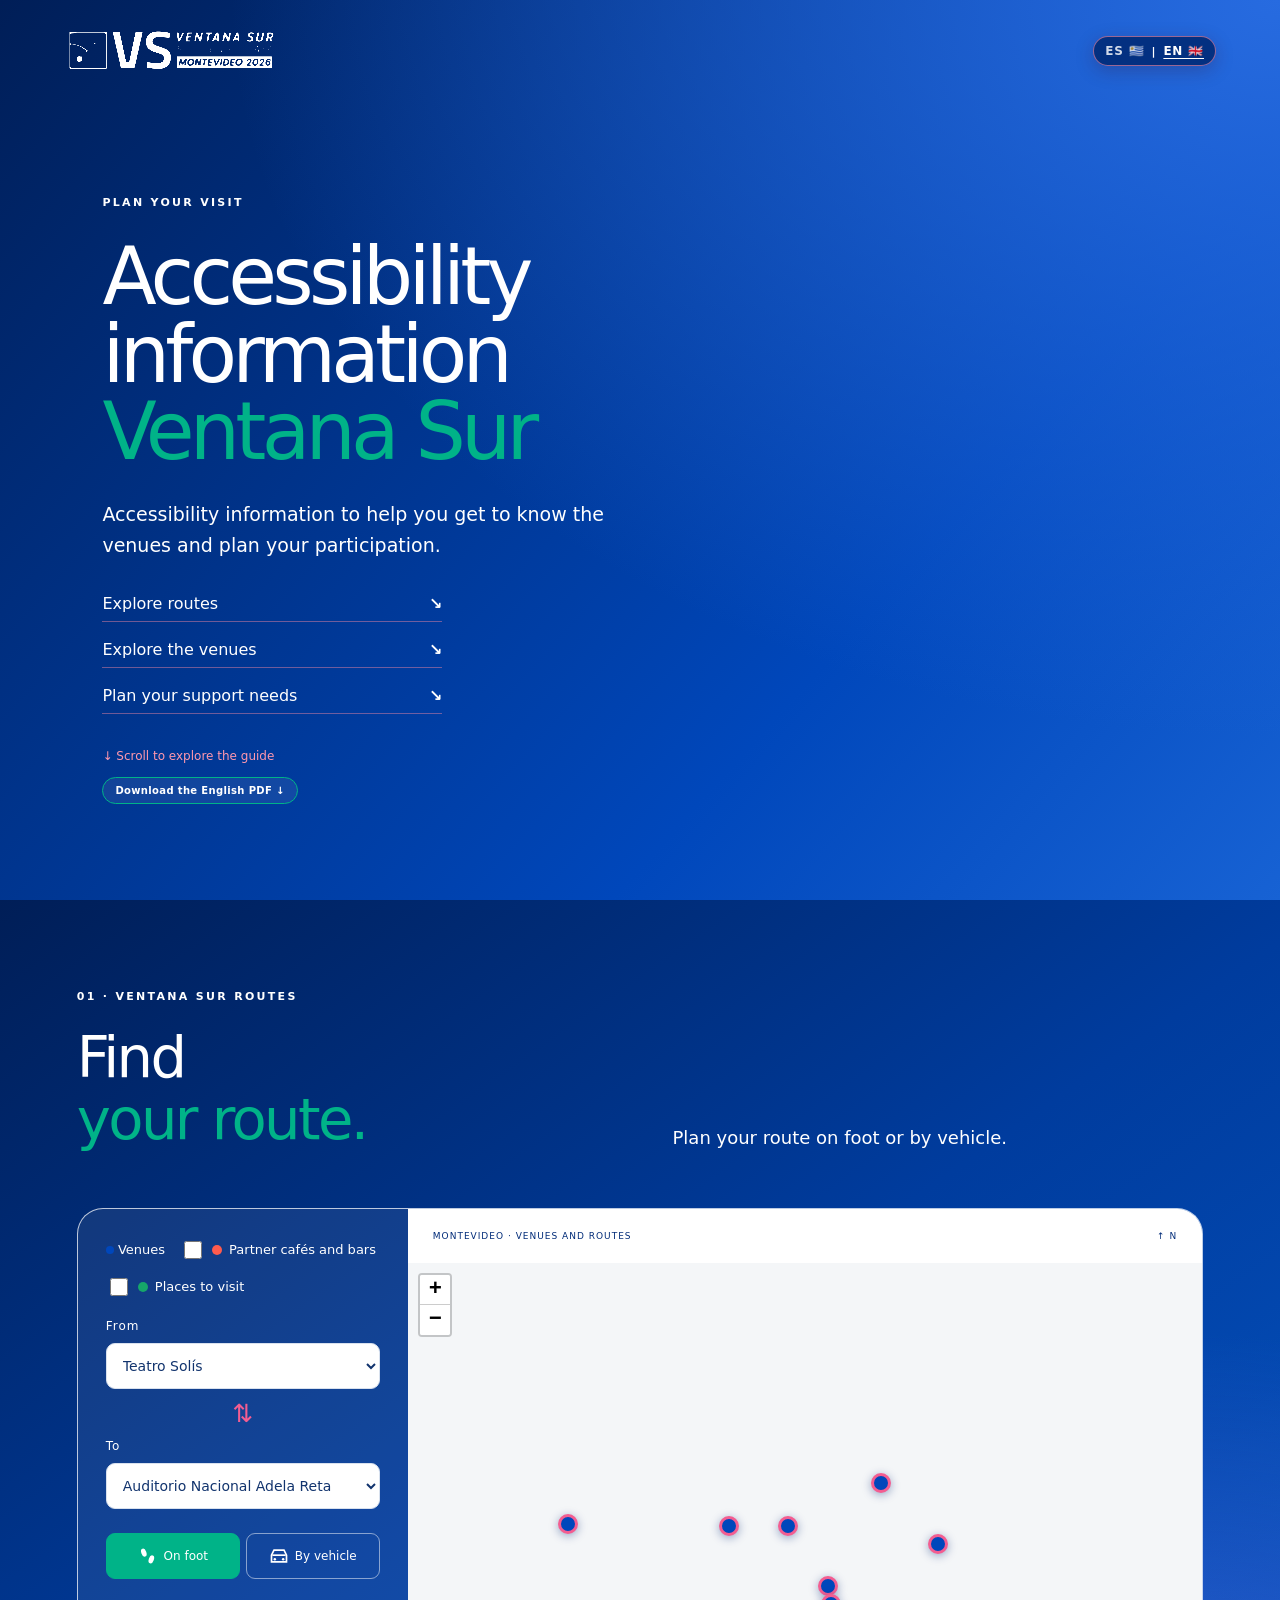
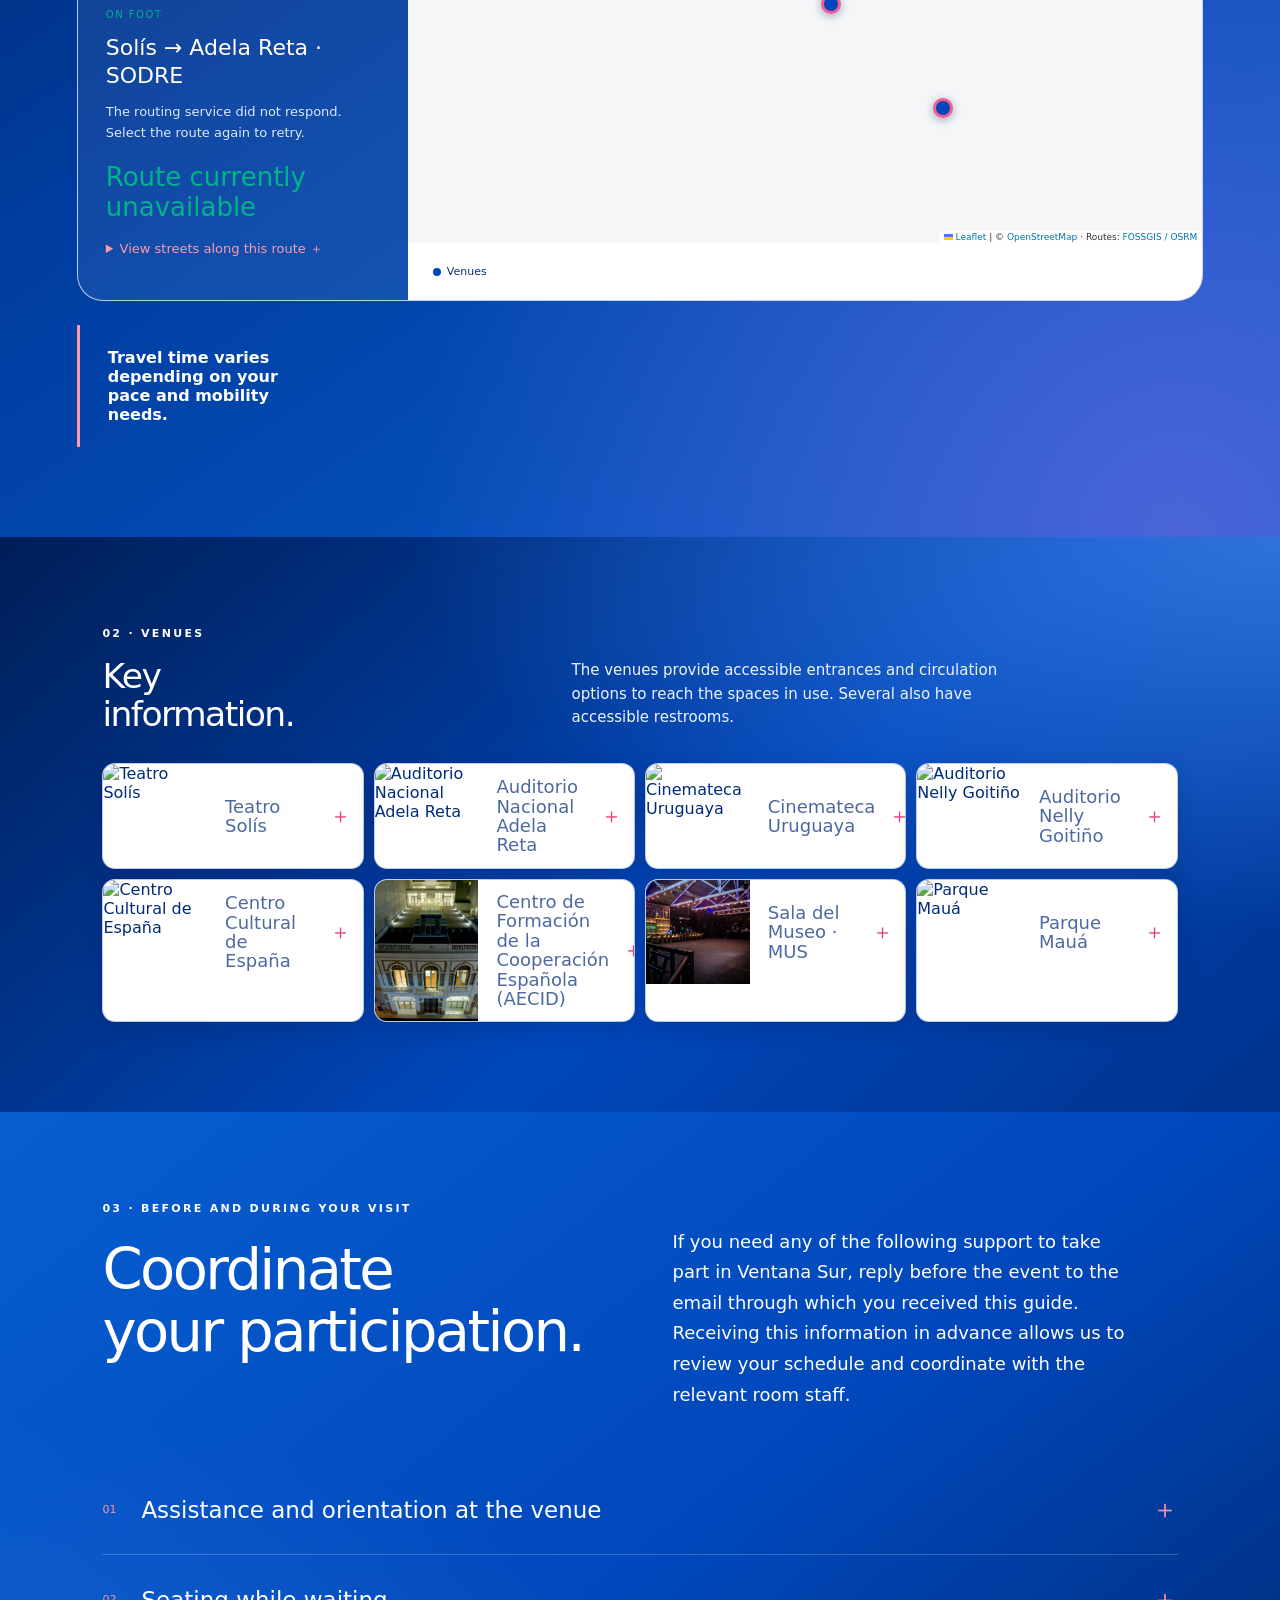
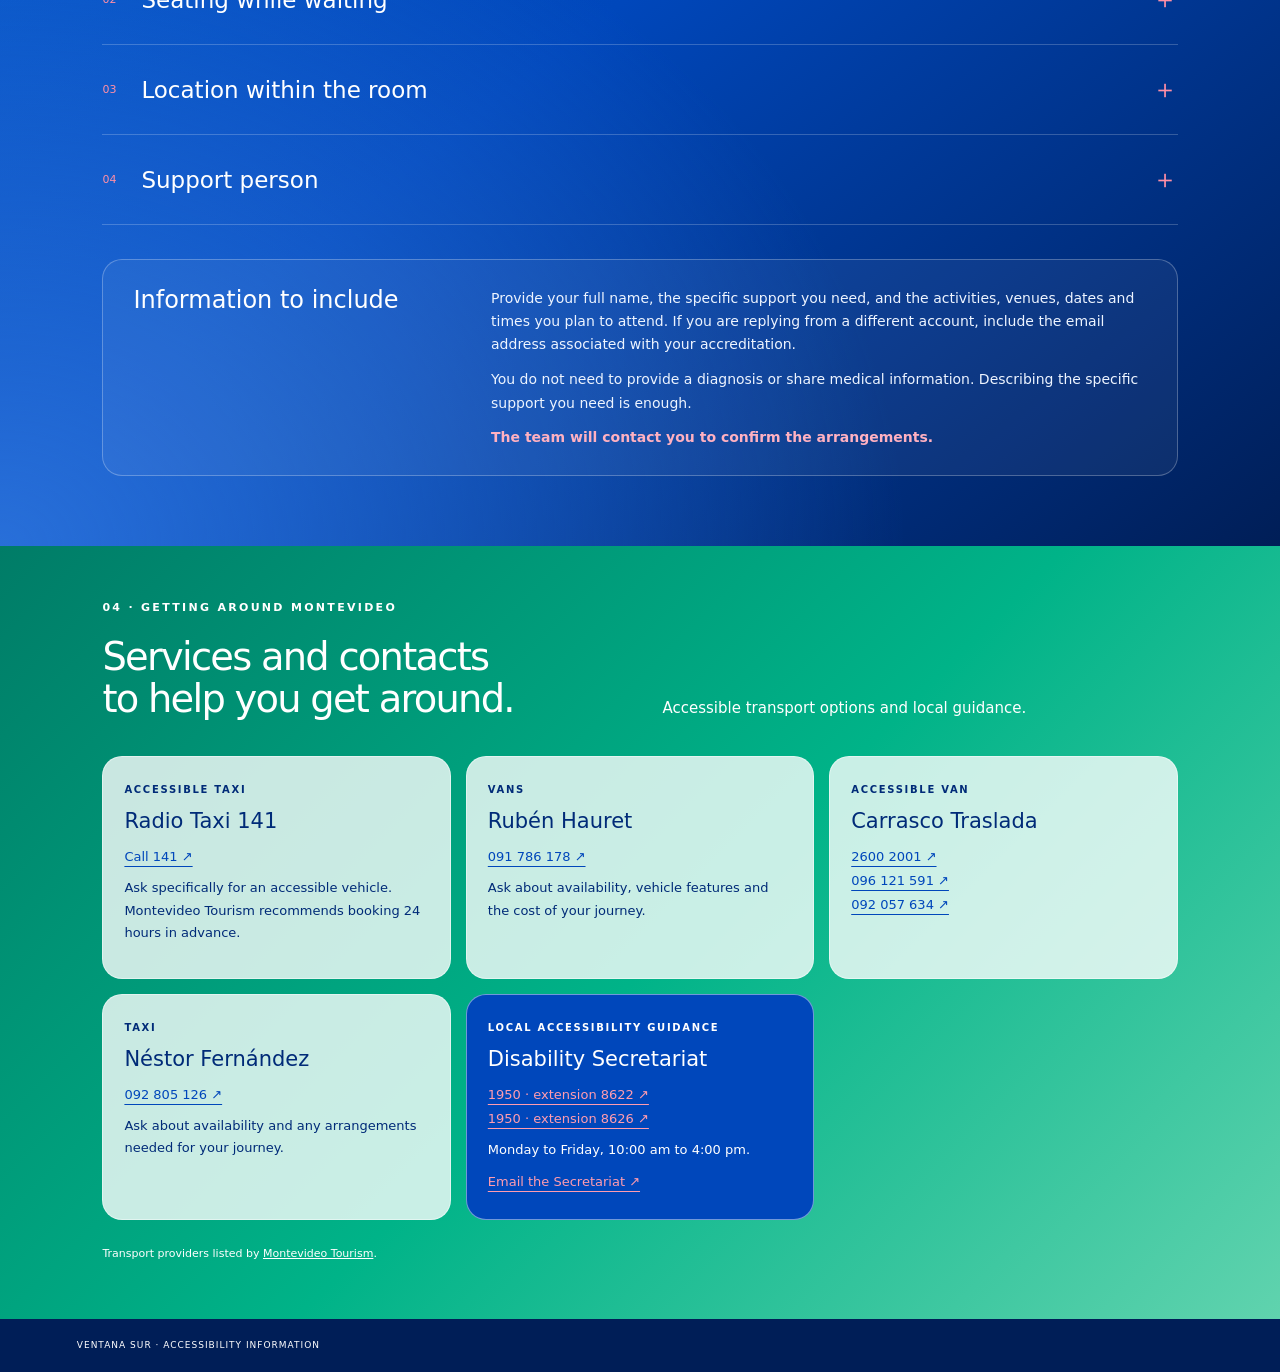
==== commit 5f1d2f22: "Integrar coordinación acotada de apoyos" ====
--- a/en/index.html
+++ b/en/index.html
@@ -2,4 +2,5 @@
 <main><section class="hero" id="inicio"><div class="hero-copy"><span class="eyebrow">PLAN YOUR VISIT</span><h1>Accessibility information<br><em>Ventana Sur</em></h1><p>Accessibility information to help you get to know the venues and plan your participation.</p><div class="jump"><a href="#recorridos">Explore routes <b>↘</b></a><a href="#sedes">Explore the venues <b>↘</b></a><a href="#apoyos">Plan your support needs <b>↘</b></a></div><span class="scroll">↓ Scroll to explore the guide</span></div><div class="hero-art symbol-art" aria-hidden="true"><svg viewBox="130 120 640 610"><defs><filter id="symbol-halo" x="-50%" y="-50%" width="200%" height="200%"><feGaussianBlur stdDeviation="7"/></filter></defs><g class="symbol-piece" style="animation-name:symbol-0"><g class="symbol-halo"><circle cx="450" cy="260" r="54"/></g><g class="symbol-line"><circle cx="450" cy="260" r="54"/></g></g><g class="symbol-piece" style="animation-name:symbol-1"><g class="symbol-halo"><path d="M242 344Q450 470 658 344"/></g><g class="symbol-line"><path d="M242 344Q450 470 658 344"/></g></g><g class="symbol-piece" style="animation-name:symbol-2"><g class="symbol-halo"><circle cx="222" cy="333" r="23"/></g><g class="symbol-line"><circle cx="222" cy="333" r="23"/></g></g><g class="symbol-piece" style="animation-name:symbol-3"><g class="symbol-halo"><circle cx="678" cy="333" r="23"/></g><g class="symbol-line"><circle cx="678" cy="333" r="23"/></g></g><g class="symbol-piece" style="animation-name:symbol-4"><g class="symbol-halo"><path d="M327 590L450 412L573 590"/></g><g class="symbol-line"><path d="M327 590L450 412L573 590"/></g></g><g class="symbol-piece" style="animation-name:symbol-5"><g class="symbol-halo"><circle cx="327" cy="613" r="23"/></g><g class="symbol-line"><circle cx="327" cy="613" r="23"/></g></g><g class="symbol-piece" style="animation-name:symbol-6"><g class="symbol-halo"><circle cx="573" cy="613" r="23"/></g><g class="symbol-line"><circle cx="573" cy="613" r="23"/></g></g><g class="symbol-piece" style="animation-name:symbol-7"><g class="symbol-halo"><path d="M240 281A243 243 0 0 1 660 281"/></g><g class="symbol-line"><path d="M240 281A243 243 0 0 1 660 281"/></g></g><g class="symbol-piece" style="animation-name:symbol-8"><g class="symbol-halo"><path d="M687 383Q692 507 612 570"/></g><g class="symbol-line"><path d="M687 383Q692 507 612 570"/></g></g><g class="symbol-piece" style="animation-name:symbol-9"><g class="symbol-halo"><path d="M533 637Q450 676 367 637"/></g><g class="symbol-line"><path d="M533 637Q450 676 367 637"/></g></g><g class="symbol-piece" style="animation-name:symbol-10"><g class="symbol-halo"><path d="M288 570Q208 507 213 383"/></g><g class="symbol-line"><path d="M288 570Q208 507 213 383"/></g></g><g class="symbol-piece" style="animation-name:symbol-11"><circle cx="222" cy="333" r="20" fill="#ffe8b8" opacity=".25" filter="url(#symbol-halo)"/><circle cx="222" cy="333" r="6" fill="#fff1c8"/></g><g class="symbol-piece" style="animation-name:symbol-12"><circle cx="678" cy="333" r="20" fill="#ffe8b8" opacity=".25" filter="url(#symbol-halo)"/><circle cx="678" cy="333" r="6" fill="#fff1c8"/></g><g class="symbol-piece" style="animation-name:symbol-13"><circle cx="327" cy="613" r="20" fill="#ffe8b8" opacity=".25" filter="url(#symbol-halo)"/><circle cx="327" cy="613" r="6" fill="#fff1c8"/></g><g class="symbol-piece" style="animation-name:symbol-14"><circle cx="573" cy="613" r="20" fill="#ffe8b8" opacity=".25" filter="url(#symbol-halo)"/><circle cx="573" cy="613" r="6" fill="#fff1c8"/></g></svg></div></section>
 <section class="routes" id="recorridos"><div class="section-top reveal"><span class="eyebrow">01 · VENTANA SUR ROUTES</span><h2>Find<br><em>your route.</em></h2><p>Plan your route on foot or by vehicle.</p></div><div class="map-layout reveal"><div class="planner"><div class="map-filters"><span><i class="venue-dot"></i> Venues</span><label><input type="checkbox" id="show-bars"><i class="bar-dot"></i> Partner cafés and bars</label><label><input type="checkbox" id="show-visits"><i class="visit-dot"></i> Places to visit</label></div><label for="origin">From</label><select id="origin"></select><button class="swap" id="swap" aria-label="Swap origin and destination">⇅</button><label for="destination">To</label><select id="destination"></select><div class="modes" role="group" aria-label="Travel mode"><button class="selected" id="walking" aria-pressed="true"><svg viewBox="0 0 24 24" aria-hidden="true"><ellipse cx="7" cy="8" rx="3" ry="5" transform="rotate(-20 7 8)"/><ellipse cx="16" cy="16" rx="3" ry="5" transform="rotate(20 16 16)"/></svg>On foot</button><button id="driving" aria-pressed="false"><svg viewBox="0 0 24 24" aria-hidden="true"><path d="M3 11L6 5H18L21 11V19H3Z" fill="none" stroke="currentColor" stroke-width="2"/><path d="M4 11H20" stroke="currentColor" stroke-width="2"/><circle cx="7" cy="16" r="1.5"/><circle cx="17" cy="16" r="1.5"/></svg>By vehicle</button></div><div class="result" aria-live="polite"><span class="mini" id="mode-label">ON FOOT</span><h3 id="route-title"></h3><p id="route-description"></p><strong id="route-distance"></strong><span id="route-time"></span><small id="route-caveat"></small><details class="route-streets"><summary>View streets along this route ＋</summary><p id="route-streets"></p></details></div></div><div class="map"><div class="map-heading"><span>MONTEVIDEO · VENUES AND ROUTES</span><span>↑ N</span></div><div id="street-map" aria-label="Street map with routes between venues, partner cafés and bars, and places to visit"></div><div class="map-bottom"><span><i class="venue-dot"></i> Venues</span></div></div></div><div class="tourism-note"><strong>Sightseeing bus</strong><p>To take part, sign up at the Montevideo Tourism stand.</p></div><div class="route-care reveal"><strong>Travel time varies depending on your pace and mobility needs.</strong></div></section>
 <section class="venues" id="sedes"><div class="section-top reveal"><span class="eyebrow">02 · VENUES</span><h2>Key<br><em>information.</em></h2><p>The venues provide accessible entrances and circulation options to reach the spaces in use. Several also have accessible restrooms.</p></div><div id="venue-cards" class="venue-cards"></div></section>
-<section class="support" id="apoyos"><div class="section-top reveal"><span class="eyebrow">03 · BEFORE AND DURING YOUR VISIT</span><h2>Plan your schedule.<br><em>Organise your participation.</em></h2></div><div class="support-grid"><details class="reveal"><summary><span>01</span>Entrances and ramps <b>＋</b></summary><p>Review each venue profile to identify entrances and ramps. In buildings with several rooms, the entrance you need may depend on your activity. <a href="#sedes">View venue information ↓</a></p></details><details class="reveal"><summary><span>02</span>Seating and location within rooms <b>＋</b></summary><p>If you need a specific location or seating arrangement, let the Hospitality team know in advance so they can plan for your arrival and, where relevant, your support person.</p></details><details class="reveal"><summary><span>03</span>Accreditation and support persons <b>＋</b></summary><p>Review the conditions of your accreditation type. If you are attending with a support person, contact the Hospitality team before you arrive to coordinate their access.</p></details><details class="reveal"><summary><span>04</span>Wayfinding and breaks <b>＋</b></summary><p>Ask venue staff for directions to your room or entrance. You can also ask about nearby pick-up and drop-off points.</p></details><details class="reveal"><summary><span>05</span>Restrooms and services <b>＋</b></summary><p>The venue profiles include the available information about restrooms and other services. <a href="#sedes">View venues ↓</a></p></details></div></section><section class="city-services" id="contactos"><div class="section-top reveal"><span class="eyebrow">04 · GETTING AROUND MONTEVIDEO</span><h2>Services and contacts<br><em>to help you get around.</em></h2><p>Accessible transport options and local guidance.</p></div><div class="contact-grid"><article><span class="contact-kind">ACCESSIBLE TAXI</span><h3>Radio Taxi 141</h3><a href="tel:141">Call 141 ↗</a><p>Ask specifically for an accessible vehicle. Montevideo Tourism recommends booking 24 hours in advance.</p></article><article><span class="contact-kind">VANS</span><h3>Rubén Hauret</h3><a href="tel:+59891786178">091 786 178 ↗</a><p>Ask about availability, vehicle features and the cost of your journey.</p></article><article><span class="contact-kind">ACCESSIBLE VAN</span><h3>Carrasco Traslada</h3><a href="tel:+59826002001">2600 2001 ↗</a><a href="tel:+59896121591">096 121 591 ↗</a><a href="tel:+59892057634">092 057 634 ↗</a></article><article><span class="contact-kind">TAXI</span><h3>Néstor Fernández</h3><a href="tel:+59892805126">092 805 126 ↗</a><p>Ask about availability and any arrangements needed for your journey.</p></article><article class="city-help"><span class="contact-kind">LOCAL ACCESSIBILITY GUIDANCE</span><h3>Disability Secretariat</h3><a href="tel:1950">1950 · extension 8622 ↗</a><a href="tel:1950">1950 · extension 8626 ↗</a><p>Monday to Friday, 10:00 am to 4:00 pm.</p><a href="mailto:secretaria.discapacidad@imm.gub.uy">Email the Secretariat ↗</a></article></div><p class="contact-source">Transport providers listed by <a href="https://www.descubrimontevideo.uy/ofertas-de-unidades-de-transporte-accesibles-privadas-en-la-ciudad" target="_blank" rel="noopener">Montevideo Tourism</a>.</p></section></main><footer><span>VENTANA SUR · ACCESSIBILITY INFORMATION</span></footer><script src="../vendor/leaflet.js"></script><script src="../access-en.js?v=20261112bilingual"></script></html>
+<section class="support" id="apoyos"><div class="section-top reveal"><span class="eyebrow">03 · BEFORE AND DURING YOUR VISIT</span><h2>Coordinate<br><em>your participation.</em></h2><p>If you need any of the following support to take part in Ventana Sur, reply before the event to the email through which you received this guide. Receiving this information in advance allows us to review your schedule and coordinate with the relevant room staff.</p></div><div class="support-grid"><details class="reveal"><summary><span>01</span>Assistance and orientation at the venue <b>＋</b></summary><p>You can request assistance or orientation from the immediate arrival point at the venue to the entrance and the relevant room. <a href="#sedes">View venue information ↓</a></p></details><details class="reveal"><summary><span>02</span>Seating while waiting <b>＋</b></summary><p>If you cannot remain standing for extended periods, let us know so that a seat can be coordinated while you wait.</p></details><details class="reveal"><summary><span>03</span>Location within the room <b>＋</b></summary><p>If you require a particular location within the room in order to follow an activity for accessibility reasons, mention it in your reply.</p></details><details class="reveal"><summary><span>04</span>Support person <b>＋</b></summary><p>If you need to participate with a support person, let us know so the team can assess and coordinate their access arrangements in advance.</p></details></div><div class="support-request reveal"><h3>Information to include</h3><p>Provide your full name, the specific support you need, and the activities, venues, dates and times you plan to attend. If you are replying from a different account, include the email address associated with your accreditation.</p><p>You do not need to provide a diagnosis or share medical information. Describing the specific support you need is enough.</p><strong>The team will contact you to confirm the arrangements.</strong></div></section>
+<section class="city-services" id="contactos"><div class="section-top reveal"><span class="eyebrow">04 · GETTING AROUND MONTEVIDEO</span><h2>Services and contacts<br><em>to help you get around.</em></h2><p>Accessible transport options and local guidance.</p></div><div class="contact-grid"><article><span class="contact-kind">ACCESSIBLE TAXI</span><h3>Radio Taxi 141</h3><a href="tel:141">Call 141 ↗</a><p>Ask specifically for an accessible vehicle. Montevideo Tourism recommends booking 24 hours in advance.</p></article><article><span class="contact-kind">VANS</span><h3>Rubén Hauret</h3><a href="tel:+59891786178">091 786 178 ↗</a><p>Ask about availability, vehicle features and the cost of your journey.</p></article><article><span class="contact-kind">ACCESSIBLE VAN</span><h3>Carrasco Traslada</h3><a href="tel:+59826002001">2600 2001 ↗</a><a href="tel:+59896121591">096 121 591 ↗</a><a href="tel:+59892057634">092 057 634 ↗</a></article><article><span class="contact-kind">TAXI</span><h3>Néstor Fernández</h3><a href="tel:+59892805126">092 805 126 ↗</a><p>Ask about availability and any arrangements needed for your journey.</p></article><article class="city-help"><span class="contact-kind">LOCAL ACCESSIBILITY GUIDANCE</span><h3>Disability Secretariat</h3><a href="tel:1950">1950 · extension 8622 ↗</a><a href="tel:1950">1950 · extension 8626 ↗</a><p>Monday to Friday, 10:00 am to 4:00 pm.</p><a href="mailto:secretaria.discapacidad@imm.gub.uy">Email the Secretariat ↗</a></article></div><p class="contact-source">Transport providers listed by <a href="https://www.descubrimontevideo.uy/ofertas-de-unidades-de-transporte-accesibles-privadas-en-la-ciudad" target="_blank" rel="noopener">Montevideo Tourism</a>.</p></section></main><footer><span>VENTANA SUR · ACCESSIBILITY INFORMATION</span></footer><script src="../vendor/leaflet.js"></script><script src="../access-en.js?v=20261112bilingual"></script></html>
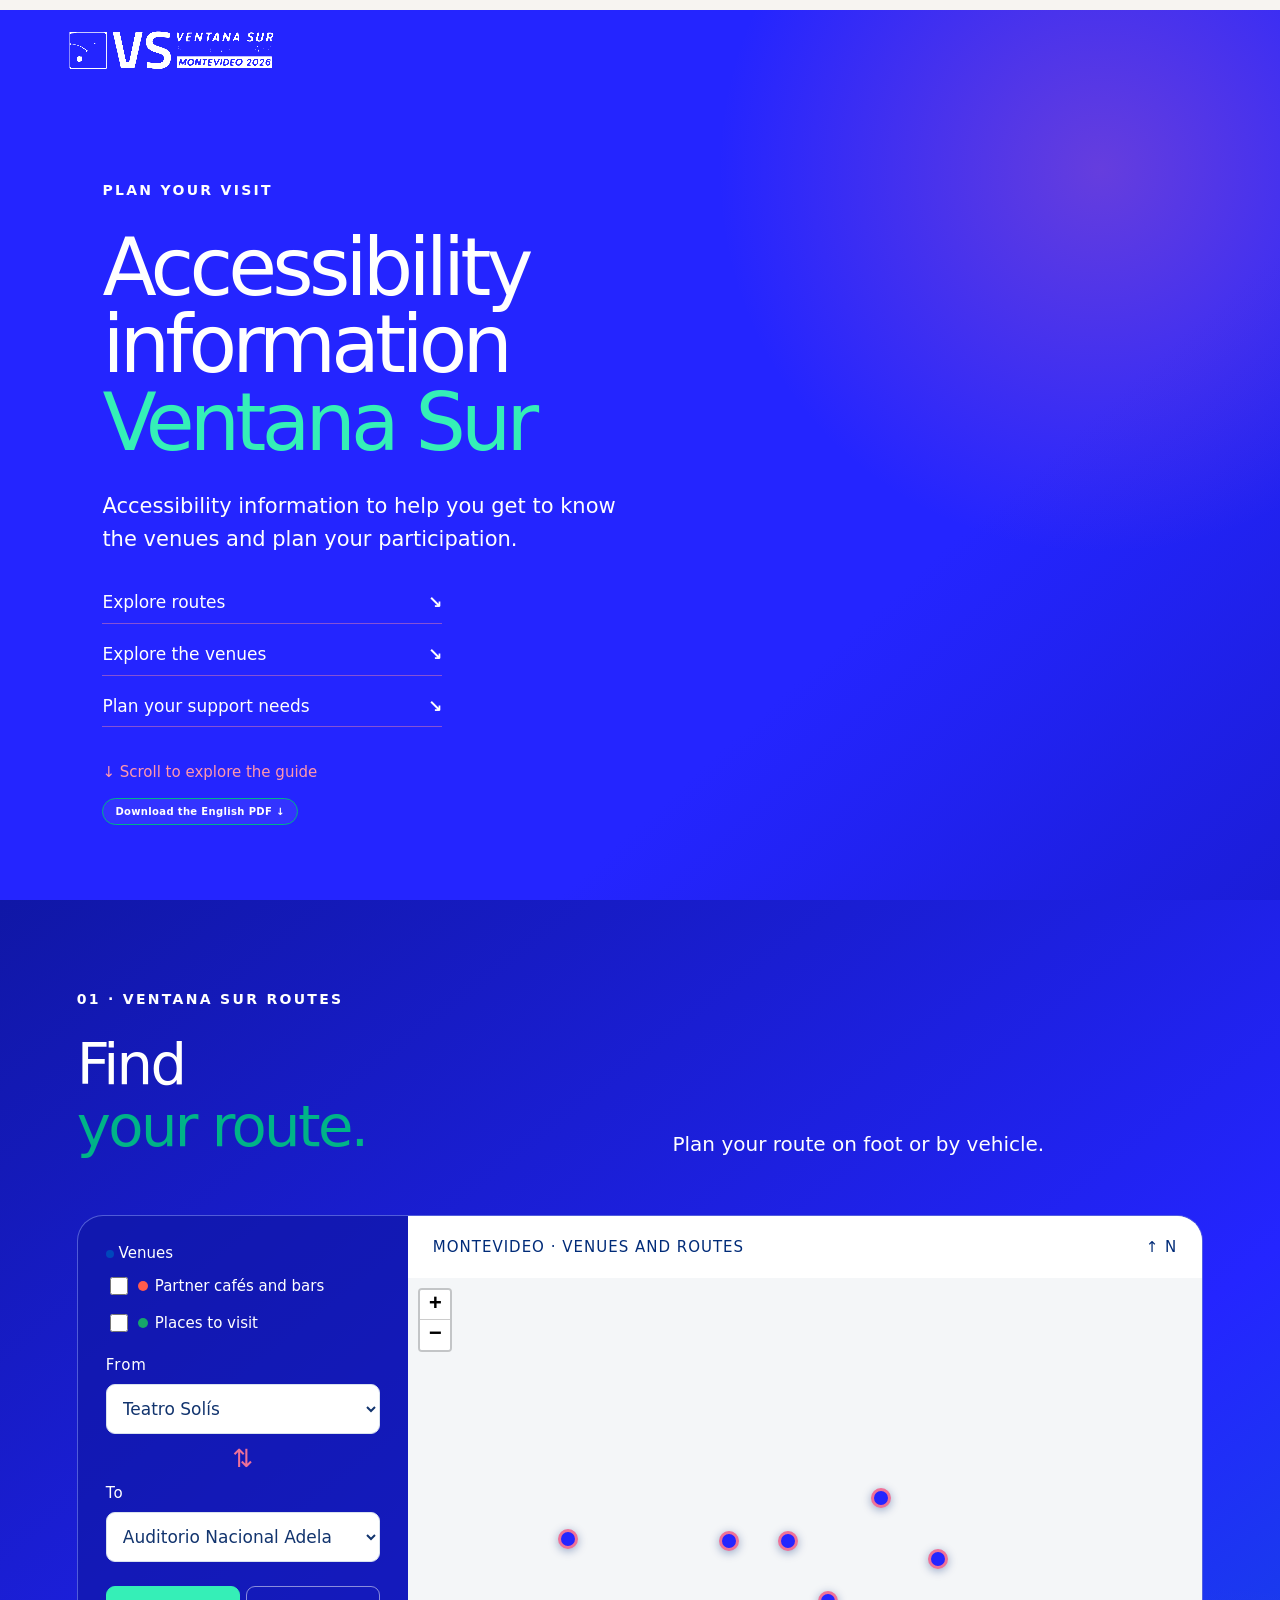
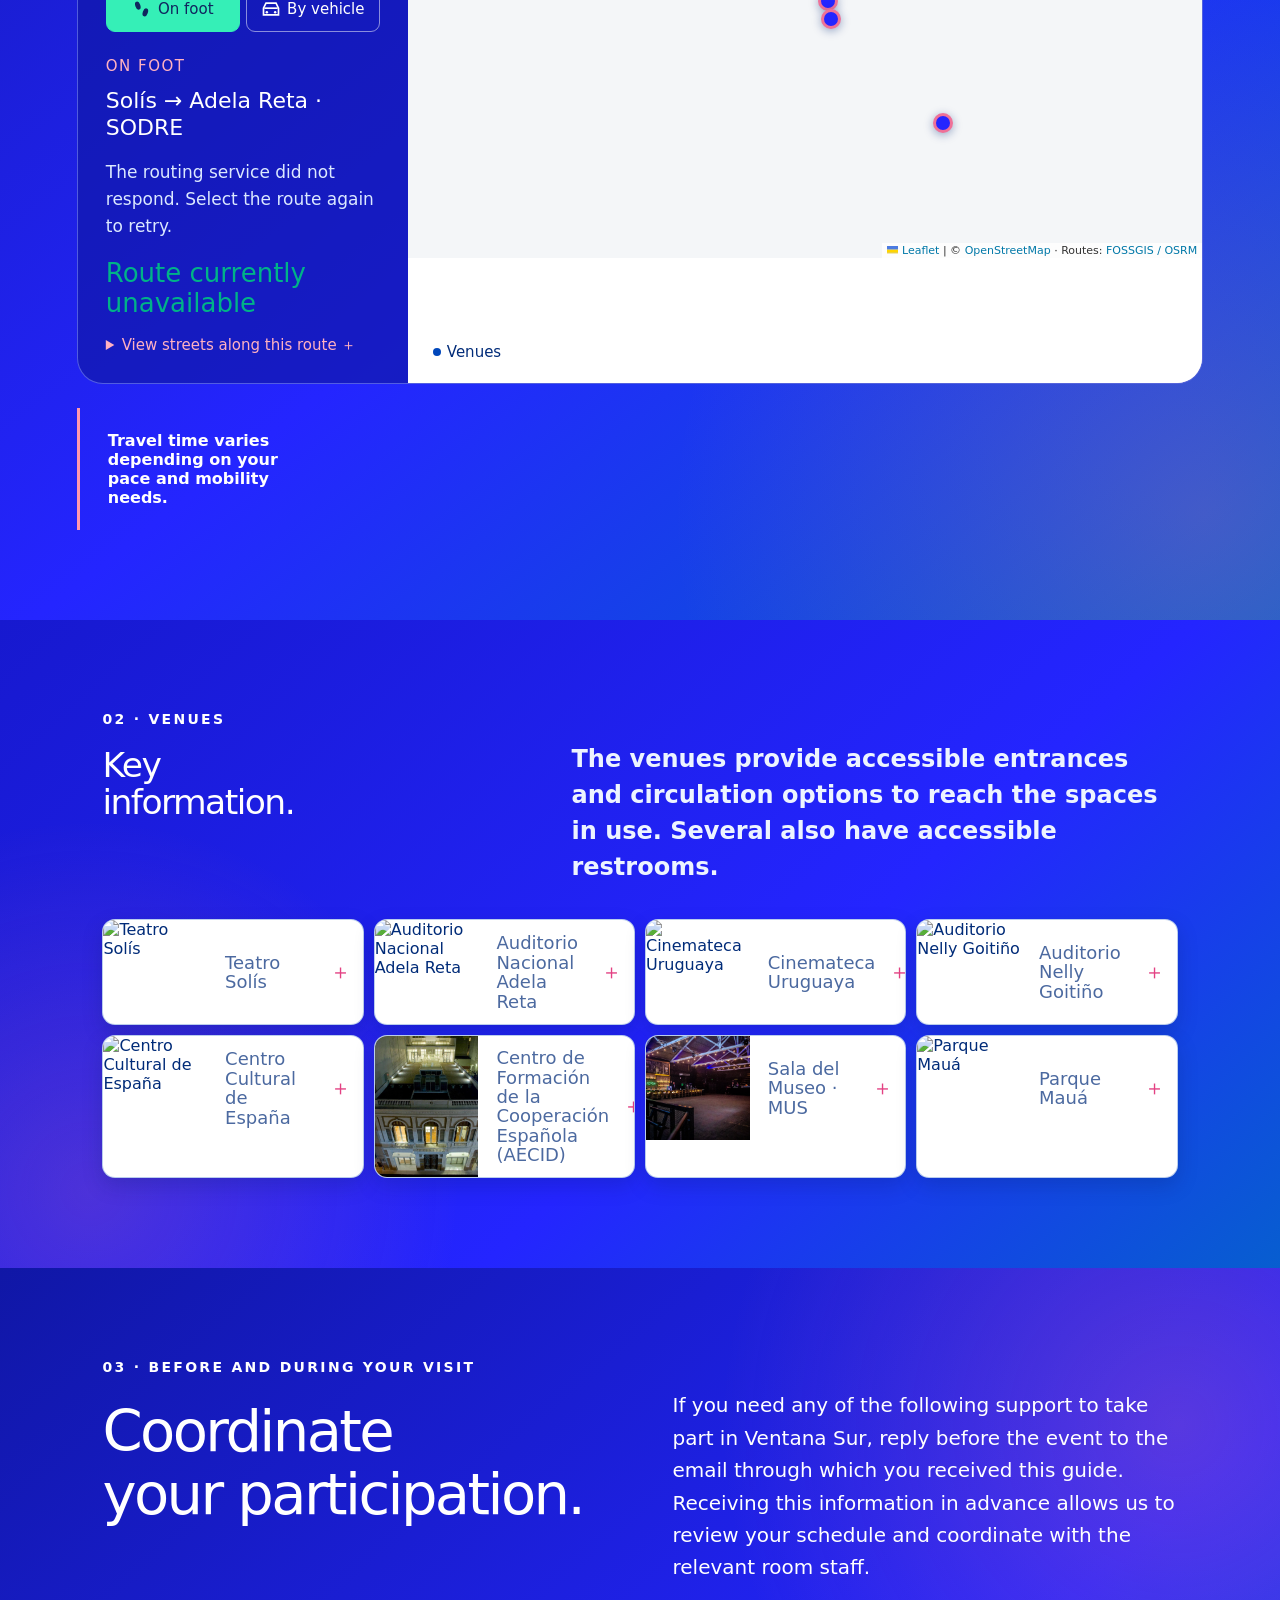
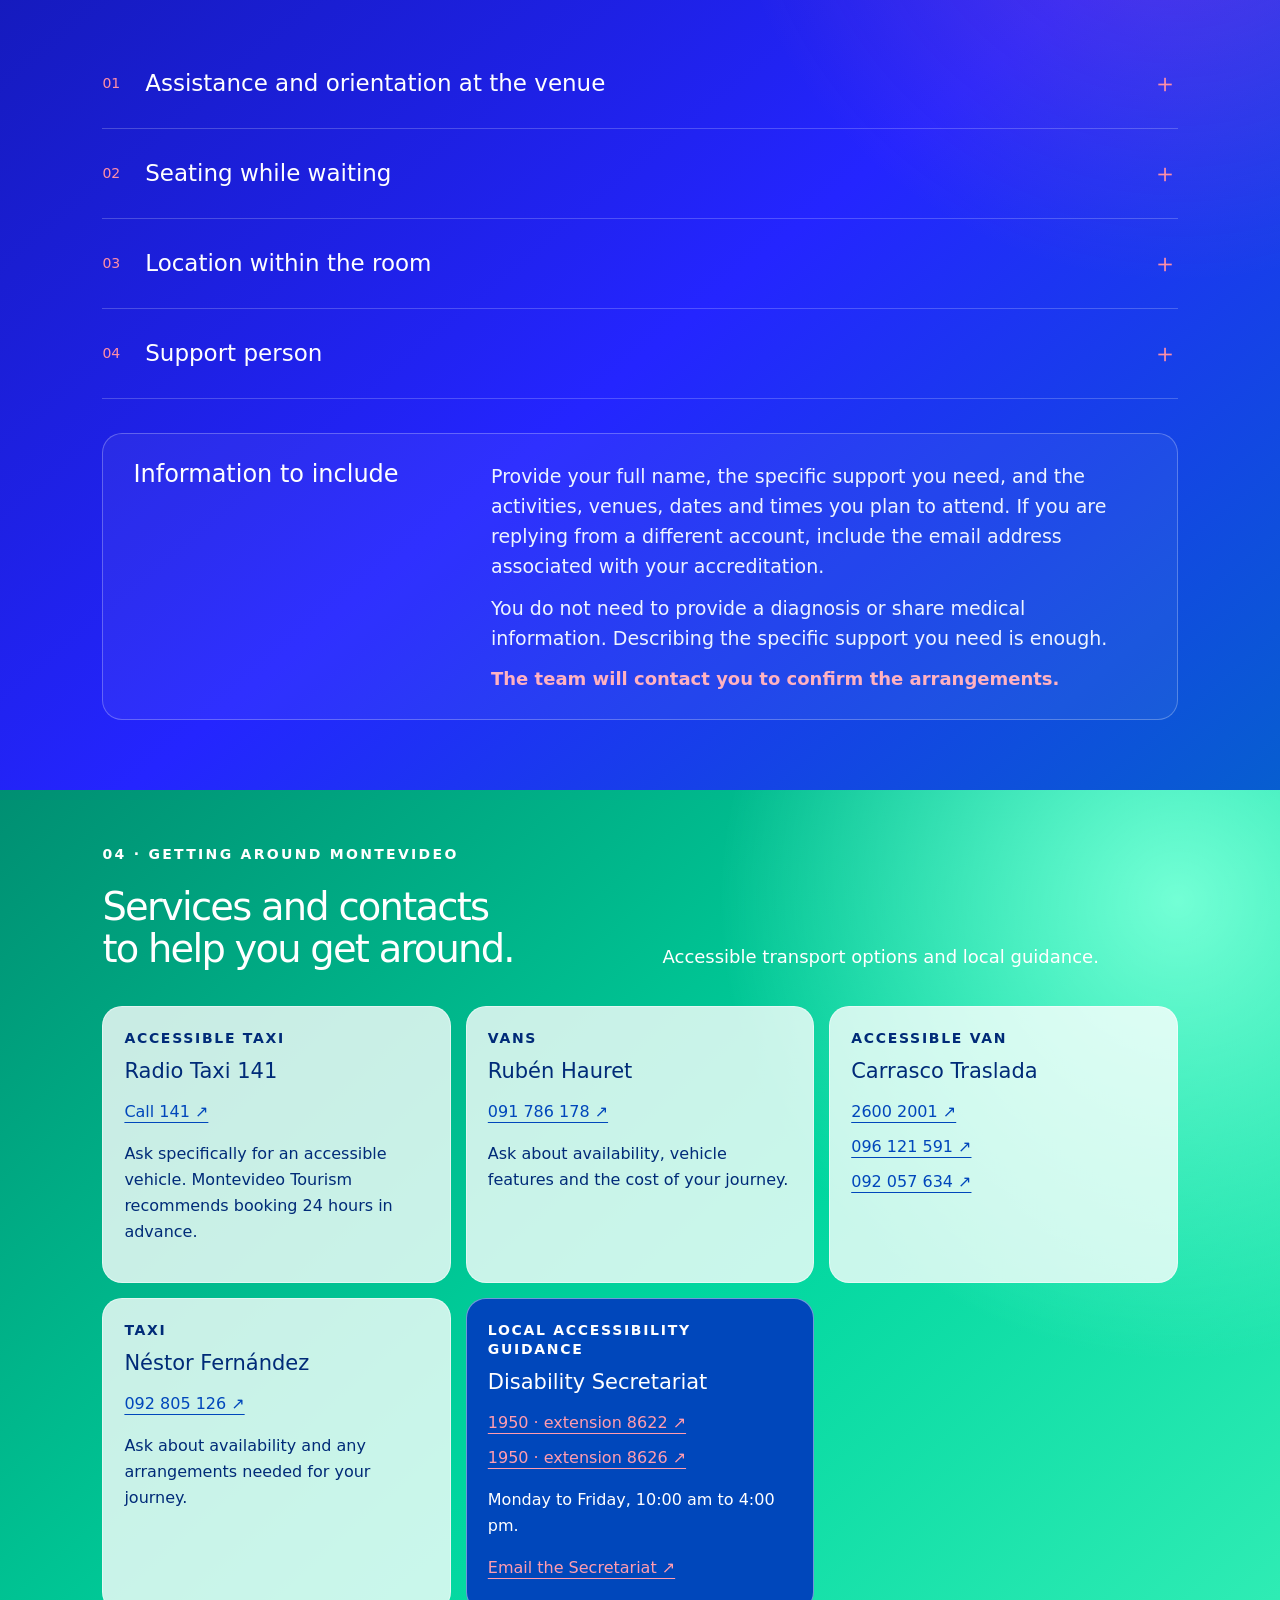
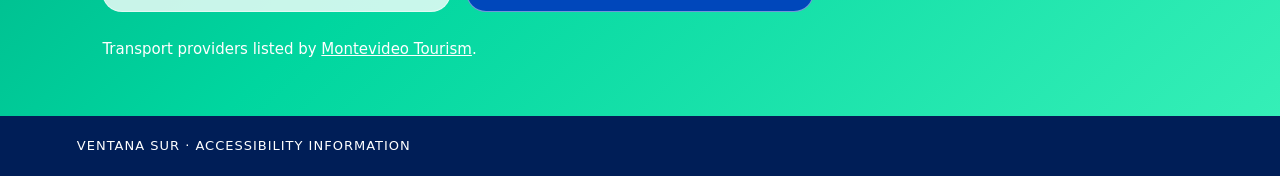
==== commit 0925308c: "Ajustar identidad y navegación de accesibilidad" ====
--- a/en/index.html
+++ b/en/index.html
@@ -1,6 +1,6 @@
-<!doctype html><html lang="en"><meta charset="utf-8"><meta name="viewport" content="width=device-width,initial-scale=1"><meta name="theme-color" content="#0047bb"><title>Plan your visit · Ventana Sur 2026</title><link rel="stylesheet" href="../vendor/leaflet.css"><link rel="stylesheet" href="../access.css?v=20261112bilingual"><link rel="stylesheet" href="../locale.css?v=20261112bilingual"><header><a href="#inicio" aria-label="Ventana Sur: back to the beginning"><img src="../assets/ventana-sur.svg" alt="Ventana Sur"></a><div class="header-actions"><nav class="language-switch" aria-label="Select language"><a href="../" lang="es">ES 🇺🇾</a><span aria-hidden="true">|</span><a class="active" href="./" lang="en" aria-current="page">EN 🇬🇧</a></nav><div class="pdf-links"><a class="download-guide primary" href="../Guia_Accessibility_Ventana_Sur_2026_EN.pdf" download>English PDF ↓</a><a class="download-guide" href="../Guia_Accesibilidad_Ventana_Sur_2026_ES.pdf" download>PDF español ↓</a></div></div></header>
+<!doctype html><html lang="en"><meta charset="utf-8"><meta name="viewport" content="width=device-width,initial-scale=1"><meta name="theme-color" content="#0047bb"><title>Plan your visit · Ventana Sur 2026</title><link rel="stylesheet" href="../vendor/leaflet.css"><link rel="stylesheet" href="../access.css?v=20261112bilingual"><link rel="stylesheet" href="../pantone-preview.css?v=6"><link rel="stylesheet" href="../locale.css?v=20261118green1"><header><a href="#inicio" aria-label="Ventana Sur: back to the beginning"><img src="../assets/ventana-sur.svg" alt="Ventana Sur"></a><div class="header-actions"><div class="pdf-links"><a class="download-guide primary" href="../Guia_Accessibility_Ventana_Sur_2026_EN.pdf" download>English PDF ↓</a><a class="download-guide" href="../Guia_Accesibilidad_Ventana_Sur_2026_ES.pdf" download>PDF español ↓</a></div></div></header>
 <main><section class="hero" id="inicio"><div class="hero-copy"><span class="eyebrow">PLAN YOUR VISIT</span><h1>Accessibility information<br><em>Ventana Sur</em></h1><p>Accessibility information to help you get to know the venues and plan your participation.</p><div class="jump"><a href="#recorridos">Explore routes <b>↘</b></a><a href="#sedes">Explore the venues <b>↘</b></a><a href="#apoyos">Plan your support needs <b>↘</b></a></div><span class="scroll">↓ Scroll to explore the guide</span></div><div class="hero-art symbol-art" aria-hidden="true"><svg viewBox="130 120 640 610"><defs><filter id="symbol-halo" x="-50%" y="-50%" width="200%" height="200%"><feGaussianBlur stdDeviation="7"/></filter></defs><g class="symbol-piece" style="animation-name:symbol-0"><g class="symbol-halo"><circle cx="450" cy="260" r="54"/></g><g class="symbol-line"><circle cx="450" cy="260" r="54"/></g></g><g class="symbol-piece" style="animation-name:symbol-1"><g class="symbol-halo"><path d="M242 344Q450 470 658 344"/></g><g class="symbol-line"><path d="M242 344Q450 470 658 344"/></g></g><g class="symbol-piece" style="animation-name:symbol-2"><g class="symbol-halo"><circle cx="222" cy="333" r="23"/></g><g class="symbol-line"><circle cx="222" cy="333" r="23"/></g></g><g class="symbol-piece" style="animation-name:symbol-3"><g class="symbol-halo"><circle cx="678" cy="333" r="23"/></g><g class="symbol-line"><circle cx="678" cy="333" r="23"/></g></g><g class="symbol-piece" style="animation-name:symbol-4"><g class="symbol-halo"><path d="M327 590L450 412L573 590"/></g><g class="symbol-line"><path d="M327 590L450 412L573 590"/></g></g><g class="symbol-piece" style="animation-name:symbol-5"><g class="symbol-halo"><circle cx="327" cy="613" r="23"/></g><g class="symbol-line"><circle cx="327" cy="613" r="23"/></g></g><g class="symbol-piece" style="animation-name:symbol-6"><g class="symbol-halo"><circle cx="573" cy="613" r="23"/></g><g class="symbol-line"><circle cx="573" cy="613" r="23"/></g></g><g class="symbol-piece" style="animation-name:symbol-7"><g class="symbol-halo"><path d="M240 281A243 243 0 0 1 660 281"/></g><g class="symbol-line"><path d="M240 281A243 243 0 0 1 660 281"/></g></g><g class="symbol-piece" style="animation-name:symbol-8"><g class="symbol-halo"><path d="M687 383Q692 507 612 570"/></g><g class="symbol-line"><path d="M687 383Q692 507 612 570"/></g></g><g class="symbol-piece" style="animation-name:symbol-9"><g class="symbol-halo"><path d="M533 637Q450 676 367 637"/></g><g class="symbol-line"><path d="M533 637Q450 676 367 637"/></g></g><g class="symbol-piece" style="animation-name:symbol-10"><g class="symbol-halo"><path d="M288 570Q208 507 213 383"/></g><g class="symbol-line"><path d="M288 570Q208 507 213 383"/></g></g><g class="symbol-piece" style="animation-name:symbol-11"><circle cx="222" cy="333" r="20" fill="#ffe8b8" opacity=".25" filter="url(#symbol-halo)"/><circle cx="222" cy="333" r="6" fill="#fff1c8"/></g><g class="symbol-piece" style="animation-name:symbol-12"><circle cx="678" cy="333" r="20" fill="#ffe8b8" opacity=".25" filter="url(#symbol-halo)"/><circle cx="678" cy="333" r="6" fill="#fff1c8"/></g><g class="symbol-piece" style="animation-name:symbol-13"><circle cx="327" cy="613" r="20" fill="#ffe8b8" opacity=".25" filter="url(#symbol-halo)"/><circle cx="327" cy="613" r="6" fill="#fff1c8"/></g><g class="symbol-piece" style="animation-name:symbol-14"><circle cx="573" cy="613" r="20" fill="#ffe8b8" opacity=".25" filter="url(#symbol-halo)"/><circle cx="573" cy="613" r="6" fill="#fff1c8"/></g></svg></div></section>
 <section class="routes" id="recorridos"><div class="section-top reveal"><span class="eyebrow">01 · VENTANA SUR ROUTES</span><h2>Find<br><em>your route.</em></h2><p>Plan your route on foot or by vehicle.</p></div><div class="map-layout reveal"><div class="planner"><div class="map-filters"><span><i class="venue-dot"></i> Venues</span><label><input type="checkbox" id="show-bars"><i class="bar-dot"></i> Partner cafés and bars</label><label><input type="checkbox" id="show-visits"><i class="visit-dot"></i> Places to visit</label></div><label for="origin">From</label><select id="origin"></select><button class="swap" id="swap" aria-label="Swap origin and destination">⇅</button><label for="destination">To</label><select id="destination"></select><div class="modes" role="group" aria-label="Travel mode"><button class="selected" id="walking" aria-pressed="true"><svg viewBox="0 0 24 24" aria-hidden="true"><ellipse cx="7" cy="8" rx="3" ry="5" transform="rotate(-20 7 8)"/><ellipse cx="16" cy="16" rx="3" ry="5" transform="rotate(20 16 16)"/></svg>On foot</button><button id="driving" aria-pressed="false"><svg viewBox="0 0 24 24" aria-hidden="true"><path d="M3 11L6 5H18L21 11V19H3Z" fill="none" stroke="currentColor" stroke-width="2"/><path d="M4 11H20" stroke="currentColor" stroke-width="2"/><circle cx="7" cy="16" r="1.5"/><circle cx="17" cy="16" r="1.5"/></svg>By vehicle</button></div><div class="result" aria-live="polite"><span class="mini" id="mode-label">ON FOOT</span><h3 id="route-title"></h3><p id="route-description"></p><strong id="route-distance"></strong><span id="route-time"></span><small id="route-caveat"></small><details class="route-streets"><summary>View streets along this route ＋</summary><p id="route-streets"></p></details></div></div><div class="map"><div class="map-heading"><span>MONTEVIDEO · VENUES AND ROUTES</span><span>↑ N</span></div><div id="street-map" aria-label="Street map with routes between venues, partner cafés and bars, and places to visit"></div><div class="map-bottom"><span><i class="venue-dot"></i> Venues</span></div></div></div><div class="tourism-note"><strong>Sightseeing bus</strong><p>To take part, sign up at the Montevideo Tourism stand.</p></div><div class="route-care reveal"><strong>Travel time varies depending on your pace and mobility needs.</strong></div></section>
 <section class="venues" id="sedes"><div class="section-top reveal"><span class="eyebrow">02 · VENUES</span><h2>Key<br><em>information.</em></h2><p>The venues provide accessible entrances and circulation options to reach the spaces in use. Several also have accessible restrooms.</p></div><div id="venue-cards" class="venue-cards"></div></section>
 <section class="support" id="apoyos"><div class="section-top reveal"><span class="eyebrow">03 · BEFORE AND DURING YOUR VISIT</span><h2>Coordinate<br><em>your participation.</em></h2><p>If you need any of the following support to take part in Ventana Sur, reply before the event to the email through which you received this guide. Receiving this information in advance allows us to review your schedule and coordinate with the relevant room staff.</p></div><div class="support-grid"><details class="reveal"><summary><span>01</span>Assistance and orientation at the venue <b>＋</b></summary><p>You can request assistance or orientation from the immediate arrival point at the venue to the entrance and the relevant room. <a href="#sedes">View venue information ↓</a></p></details><details class="reveal"><summary><span>02</span>Seating while waiting <b>＋</b></summary><p>If you cannot remain standing for extended periods, let us know so that a seat can be coordinated while you wait.</p></details><details class="reveal"><summary><span>03</span>Location within the room <b>＋</b></summary><p>If you require a particular location within the room in order to follow an activity for accessibility reasons, mention it in your reply.</p></details><details class="reveal"><summary><span>04</span>Support person <b>＋</b></summary><p>If you need to participate with a support person, let us know so the team can assess and coordinate their access arrangements in advance.</p></details></div><div class="support-request reveal"><h3>Information to include</h3><p>Provide your full name, the specific support you need, and the activities, venues, dates and times you plan to attend. If you are replying from a different account, include the email address associated with your accreditation.</p><p>You do not need to provide a diagnosis or share medical information. Describing the specific support you need is enough.</p><strong>The team will contact you to confirm the arrangements.</strong></div></section>
-<section class="city-services" id="contactos"><div class="section-top reveal"><span class="eyebrow">04 · GETTING AROUND MONTEVIDEO</span><h2>Services and contacts<br><em>to help you get around.</em></h2><p>Accessible transport options and local guidance.</p></div><div class="contact-grid"><article><span class="contact-kind">ACCESSIBLE TAXI</span><h3>Radio Taxi 141</h3><a href="tel:141">Call 141 ↗</a><p>Ask specifically for an accessible vehicle. Montevideo Tourism recommends booking 24 hours in advance.</p></article><article><span class="contact-kind">VANS</span><h3>Rubén Hauret</h3><a href="tel:+59891786178">091 786 178 ↗</a><p>Ask about availability, vehicle features and the cost of your journey.</p></article><article><span class="contact-kind">ACCESSIBLE VAN</span><h3>Carrasco Traslada</h3><a href="tel:+59826002001">2600 2001 ↗</a><a href="tel:+59896121591">096 121 591 ↗</a><a href="tel:+59892057634">092 057 634 ↗</a></article><article><span class="contact-kind">TAXI</span><h3>Néstor Fernández</h3><a href="tel:+59892805126">092 805 126 ↗</a><p>Ask about availability and any arrangements needed for your journey.</p></article><article class="city-help"><span class="contact-kind">LOCAL ACCESSIBILITY GUIDANCE</span><h3>Disability Secretariat</h3><a href="tel:1950">1950 · extension 8622 ↗</a><a href="tel:1950">1950 · extension 8626 ↗</a><p>Monday to Friday, 10:00 am to 4:00 pm.</p><a href="mailto:secretaria.discapacidad@imm.gub.uy">Email the Secretariat ↗</a></article></div><p class="contact-source">Transport providers listed by <a href="https://www.descubrimontevideo.uy/ofertas-de-unidades-de-transporte-accesibles-privadas-en-la-ciudad" target="_blank" rel="noopener">Montevideo Tourism</a>.</p></section></main><footer><span>VENTANA SUR · ACCESSIBILITY INFORMATION</span></footer><script src="../vendor/leaflet.js"></script><script src="../access-en.js?v=20261112bilingual"></script></html>
+<section class="city-services" id="contactos"><div class="section-top reveal"><span class="eyebrow">04 · GETTING AROUND MONTEVIDEO</span><h2>Services and contacts<br><em>to help you get around.</em></h2><p>Accessible transport options and local guidance.</p></div><div class="contact-grid"><article><span class="contact-kind">ACCESSIBLE TAXI</span><h3>Radio Taxi 141</h3><a href="tel:141">Call 141 ↗</a><p>Ask specifically for an accessible vehicle. Montevideo Tourism recommends booking 24 hours in advance.</p></article><article><span class="contact-kind">VANS</span><h3>Rubén Hauret</h3><a href="tel:+59891786178">091 786 178 ↗</a><p>Ask about availability, vehicle features and the cost of your journey.</p></article><article><span class="contact-kind">ACCESSIBLE VAN</span><h3>Carrasco Traslada</h3><a href="tel:+59826002001">2600 2001 ↗</a><a href="tel:+59896121591">096 121 591 ↗</a><a href="tel:+59892057634">092 057 634 ↗</a></article><article><span class="contact-kind">TAXI</span><h3>Néstor Fernández</h3><a href="tel:+59892805126">092 805 126 ↗</a><p>Ask about availability and any arrangements needed for your journey.</p></article><article class="city-help"><span class="contact-kind">LOCAL ACCESSIBILITY GUIDANCE</span><h3>Disability Secretariat</h3><a href="tel:1950">1950 · extension 8622 ↗</a><a href="tel:1950">1950 · extension 8626 ↗</a><p>Monday to Friday, 10:00 am to 4:00 pm.</p><a href="mailto:secretaria.discapacidad@imm.gub.uy">Email the Secretariat ↗</a></article></div><p class="contact-source">Transport providers listed by <a href="https://www.descubrimontevideo.uy/ofertas-de-unidades-de-transporte-accesibles-privadas-en-la-ciudad" target="_blank" rel="noopener">Montevideo Tourism</a>.</p></section></main><footer><span>VENTANA SUR · ACCESSIBILITY INFORMATION</span></footer><script src="../vendor/leaflet.js"></script><script src="../access-en.js?v=20261118themefix"></script></html>
--- a/pantone-preview.css
+++ b/pantone-preview.css
@@ -0,0 +1,160 @@
+/* Prueba cromática · Ventana Sur 2026
+   Azul Pantone 2728 C como base institucional.
+   Coral, rojo cálido y rosa como señal distintiva de accesibilidad. */
+:root{--vs-blue:#0047bb;--vs-blue-deep:#002b78;--vs-blue-night:#001e57;--access-pink:#f35d91;--access-coral:#ff786f;--access-rose:#d92c7b;--access-pale:#ffe5ec;--access-cream:#fff5f7}
+body{color:#fff;background:var(--vs-blue)}
+.hero{background:radial-gradient(ellipse at 100% 0,#276be0 0,transparent 58%),linear-gradient(132deg,var(--vs-blue-night),var(--vs-blue) 68%,#1762d4)}
+em{color:var(--access-coral)}
+.hero h1 em{color:#00b388;background:none;-webkit-background-clip:initial;background-clip:initial}
+.section-top h2 em{background:linear-gradient(135deg,#b71967 0%,#e34183 48%,#ff9a7f 100%);-webkit-background-clip:text;background-clip:text;color:transparent}
+.jump a:hover,.scroll,.mini,.route-link,.route-streets summary,.support details a,.closing a{color:#ff98ad}
+.jump a{border-bottom-color:#ff8ba170}.hero-track{stroke:var(--access-pink)}
+.shape{fill:var(--access-coral)}.shape.b{fill:#f35d91}.shape.c{fill:var(--access-rose)}
+.orbit{stroke:#ff8fa699}.hero-art text{fill:#ffe1e8}
+.symbol-line{stroke:var(--access-pink)!important}.symbol-halo{stroke:var(--access-coral)!important}
+.routes{background:radial-gradient(ellipse at 0 100%,#195dce 0,transparent 48%),linear-gradient(145deg,var(--vs-blue-deep),var(--vs-blue) 72%,#0b58cf)}
+.map-layout{border-color:#ff8ba170;background:#001e5770}
+.planner select{border-color:#ff879f;background:var(--access-cream);color:#12346e}.swap{color:var(--access-pink)}
+.modes button{color:#fff;border-color:#ff8ba180}.modes button.selected{background:linear-gradient(135deg,#b71967,#e34183 52%,#ff9a7f);color:#fff;border-color:var(--access-pink)}
+.result p,.map-note{color:#dbe8ff}.route-care{border-left-color:var(--access-pink)}
+.map{background:#ffe8ec;color:var(--vs-blue-deep)}.map-bottom a{color:var(--vs-blue)}
+.venue-dot{background:var(--vs-blue)}#route-line{stroke:var(--access-coral)}
+.pin circle{fill:var(--vs-blue);stroke:#ffe8ec}.pin.selected circle{fill:var(--access-pink)}
+.pin text{fill:var(--vs-blue-deep);stroke:#ffe8ec}
+.venues{background:linear-gradient(135deg,#971155 0%,#d92c7b 48%,#ff9a7f 100%);color:#fff}
+.venues em{color:#fff}.venues .section-top h2 em{background:none;color:#fff}.venue-cards details{background:#62124b22;border-color:#ffffff70}
+.venue-cards details[open]{background:#fff1f4;color:var(--vs-blue-deep)}.venue-content a{color:var(--vs-blue)}
+.support{background:linear-gradient(135deg,#8c104f 0%,#ca2471 48%,#ff9a7f 100%)}
+.support .section-top h2 em{background:none;color:#fff}
+.support details{border-bottom-color:#ff8ba155}.support summary span{color:var(--access-pink)}
+.city-services{background:linear-gradient(135deg,#007c67 0%,#00b388 52%,#60d3ae 100%);color:#fff}
+.city-services em{color:#fff}.city-services .section-top h2 em{background:none;color:#fff}.contact-grid a{color:var(--vs-blue)}
+.contact-grid article{border-color:#ffffff70;background:#ffffffc9;color:var(--vs-blue-deep)}
+.contact-grid .city-help{background:var(--vs-blue);color:#fff}.city-help a{color:#ff9caf}
+.contact-grid .booking{background:#ffe3e9}footer{background:var(--vs-blue-night)}
+:focus-visible{outline-color:var(--access-pink)}
+.venue-marker span{background:var(--vs-blue);border-color:var(--access-pink);box-shadow:0 2px 10px #002b7866}
+.see-on-map{border-color:var(--vs-blue);color:var(--vs-blue)}
+.tourism-note{border-color:#ff8ba188!important}.bar-dot{background:#ff5b4d!important}.visit-dot{background:#16a66a!important}
+.language-switch{background:#002b78e8;border-color:#ff8ba199}.download-guide{background:#002b78d9;border-color:#ffffff70}
+.download-guide.primary{color:#fff;background:linear-gradient(135deg,#b71967,#e34183 52%,#ff9a7f);border-color:var(--access-pink)}
+.pdf-links .download-guide:not(.primary){display:none}
+.practical-info-pill{display:flex;align-items:center;gap:10px;color:#fff;text-decoration:none;border:1px solid #00b388aa;border-radius:22px;padding:8px 12px;background:#002b78d9;box-shadow:0 5px 18px #001e5740;backdrop-filter:blur(7px)}
+.practical-info-pill span{font-size:11px;font-weight:750;letter-spacing:.35px}.practical-info-pill small{font-size:9px;opacity:.82}.practical-info-pill b{color:#00b388;font-size:15px}
+@media(max-width:800px){.practical-info-pill{max-width:205px;padding:7px 9px}.practical-info-pill span{font-size:9px}.practical-info-pill small{display:none}}
+
+/* Segunda dirección: el rosa funciona solo como guiño. */
+.header-actions .pdf-links{display:none}
+.practical-info-pill{background:#00b388;border-color:#00b388;color:#fff;box-shadow:0 6px 20px #002b7850}
+.practical-info-pill b{color:#fff}
+.inline-pdf{display:inline-flex!important;width:fit-content;margin-top:13px;padding:0;background:none!important;border:0!important;border-radius:0;color:#ff98ad!important;font-size:11px;font-weight:650;letter-spacing:.2px;text-decoration:none;border-bottom:1px solid #ff98ad80!important}
+.routes .section-top h2 em{background:none;color:#00b388}
+.map-layout{border-color:#ffffffad}
+.modes button{border-color:#ffffff80}.modes button.selected{background:#00b388;border-color:#00b388;color:#fff}
+.mini,#route-distance{color:#00b388}
+.route-care{border-left-color:#ff98ad}
+.venues{background:linear-gradient(135deg,#007c67 0%,#00b388 55%,#55cea9 100%);color:#fff}
+.venue-cards details{background:#005e5033;border-color:#ffffff70;transition:background .25s,border-color .25s,transform .25s}
+.venue-cards details:hover{background:linear-gradient(135deg,#b71967cc,#e34183cc 55%,#ff9a7fcc);border-color:#ffd8e3;transform:translateY(-2px)}
+.venue-cards details[open]{background:#fff1f4;color:var(--vs-blue-deep)}
+.support{background:radial-gradient(ellipse at 100% 0,#145bcc 0,transparent 64%),linear-gradient(140deg,var(--vs-blue-night),var(--vs-blue-deep) 68%,var(--vs-blue))}
+.support summary span,.support summary b{color:#ff8fa6}.support details{border-bottom-color:#ffffff35}
+.support .section-top h2 em{color:#fff}
+
+/* Tercera pasada: limpieza, jerarquía y microinteracciones. */
+.hero h1{font-size:clamp(49px,6.2vw,88px)}
+.practical-info-pill{background:#00a982;border-color:#00c596;box-shadow:0 8px 22px #001e5760;transition:transform .2s,box-shadow .2s,background .2s}
+.practical-info-pill:hover{background:#00b388;transform:translateY(-2px);box-shadow:0 11px 28px #001e5775}
+.inline-pdf{display:inline-flex!important;align-items:center;margin-top:14px;padding:7px 12px!important;border:1px solid #00b388!important;border-radius:18px!important;background:#ffffff12!important;color:#fff!important;font-size:10px;font-weight:700;letter-spacing:.35px;text-decoration:none!important;transition:background .2s,transform .2s}
+.inline-pdf:hover{background:#00b388!important;transform:translateY(-1px)}
+.download-guide.primary.inline-pdf{background-color:#ffffff12!important;background-image:none!important}
+.map-layout{border-color:#ffffffb8;background:#ffffff12}
+.planner select{background:#fff;border-color:#d8e1ee;color:#12346e}
+.map{background:#fff;color:var(--vs-blue-deep)}
+.map-heading,.map-bottom{background:#fff;color:var(--vs-blue-deep);border-color:#dce5ef}
+#street-map{background:#f4f6f8}
+.venues .section-top p{color:#ffd0dc;font-weight:500}
+.venue-cards details{background:#0047bb;border-color:#ffffff70;transition:background .22s,border-color .22s,transform .22s,box-shadow .22s}
+.venues .venue-cards details:not([open]){background-color:#0047bb!important;background-image:none!important}
+.venue-cards details:hover{background:#0755c7;border-color:#ff9caf;transform:translateY(-2px);box-shadow:0 9px 22px #00406d35}
+.venue-cards details[open]{background:#fff;color:var(--vs-blue-deep);border-color:#0047bb55}
+.support details{transition:background .2s,transform .2s}
+.support details:hover{background:#ffffff0d;transform:translateX(4px)}
+.support details:hover summary span,.support details:hover summary b{color:#ffb1c1}
+@media(max-width:800px){.hero h1{font-size:62px}.practical-info-pill:hover,.inline-pdf:hover,.venue-cards details:hover,.support details:hover{transform:none}}
+@media(max-width:520px){.hero h1{font-size:clamp(40px,12.4vw,54px)}}
+
+/* Fichas editoriales de accesibilidad para las sedes. */
+.venues{background:linear-gradient(145deg,#007c67 0%,#00b388 58%,#55cea9 100%)}
+.venue-cards{display:grid;grid-template-columns:repeat(2,minmax(0,1fr));gap:14px}
+.venue-cards .access-venue-card{position:relative;overflow:hidden;margin:0;background:#fff!important;color:var(--vs-blue-deep);border:1px solid #0047bb45;border-radius:17px;box-shadow:0 10px 28px #006d5c24;transition:transform .22s,box-shadow .22s,border-color .22s,background .22s!important}
+.venues .venue-cards .access-venue-card:not([open]){background-color:#fff!important;background-image:none!important}
+.venue-cards .access-venue-card::before{content:"";position:absolute;inset:0 auto 0 0;width:4px;background:linear-gradient(180deg,var(--vs-blue) 0 72%,#ef7198 72%);z-index:2}
+.venue-cards .access-venue-card:hover{transform:translateY(-2px);border-color:#0047bb88;box-shadow:0 14px 34px #005f5035;background:#f3f7ff!important}
+.venue-cards .access-venue-card summary{display:grid;grid-template-columns:38% 1fr auto;align-items:stretch;min-height:156px;padding:0;cursor:pointer;list-style:none}
+.venue-cards .access-venue-card summary::-webkit-details-marker{display:none}
+.venue-cards .access-venue-card summary img{width:100%;height:100%;min-height:156px;object-fit:cover}
+.venue-card-copy{display:flex;flex-direction:column;justify-content:center;gap:7px;padding:18px 15px}
+.venue-card-copy small{color:var(--access-rose);font-size:9px;font-style:normal;font-weight:800;letter-spacing:1px}
+.venue-card-copy strong{color:var(--vs-blue-deep);font-size:clamp(16px,1.5vw,21px);line-height:1.05}
+.venue-card-copy em{color:#1c426c;font-family:inherit;font-size:12px;font-style:normal;line-height:1.42}
+.venue-cards .access-venue-card summary>b{align-self:center;margin-right:15px;color:var(--vs-blue);font-size:20px;font-weight:400;transition:transform .2s,color .2s}
+.venue-cards .access-venue-card[open] summary>b{color:var(--access-rose);transform:rotate(45deg)}
+.venue-cards .access-venue-card .venue-content{padding:17px 20px 20px;border-top:1px solid #0047bb22;color:#173b67}
+.venue-content address{color:var(--vs-blue);font-weight:750}.venue-rooms{font-size:12px;color:#516b8b}
+.venue-content p{font-size:12px;line-height:1.5}.venue-content>p a{display:none}
+.venue-actions{display:flex;align-items:center;flex-wrap:wrap;gap:9px;margin-top:14px}
+.venue-actions .see-on-map,.venue-actions a{display:inline-flex;align-items:center;min-height:32px;padding:7px 11px;border:1px solid var(--vs-blue);border-radius:18px;background:transparent;color:var(--vs-blue);font-size:10px;font-weight:750;text-decoration:none;transition:background .2s,color .2s,transform .2s}
+.venue-actions .see-on-map:hover,.venue-actions a:hover{background:var(--vs-blue);color:#fff;transform:translateY(-1px)}
+@media(max-width:850px){.venue-cards{grid-template-columns:1fr}.venue-cards .access-venue-card summary{min-height:142px}}
+@media(max-width:520px){.venue-cards .access-venue-card summary{grid-template-columns:34% 1fr auto;min-height:138px}.venue-cards .access-venue-card summary img{min-height:138px}.venue-card-copy{padding:14px 11px}.venue-card-copy strong{font-size:16px}.venue-card-copy em{font-size:10.5px}.venue-cards .access-venue-card summary>b{margin-right:10px}.venue-actions{align-items:stretch;flex-direction:column}.venue-actions>*{justify-content:center}}
+
+/* Ritmo de lectura: transiciones tornasoladas y sedes en una sola mirada. */
+.routes{background:radial-gradient(ellipse at 92% 100%,#4b64d8 0,transparent 46%),linear-gradient(145deg,#001e57 0%,#003c9e 44%,#075ed0 100%)}
+.venues{background:radial-gradient(ellipse at 0 100%,#db3d80 0,transparent 42%),radial-gradient(ellipse at 100% 0,#2d73e1 0,transparent 48%),linear-gradient(138deg,#00266d 0%,#0047bb 58%,#00338d 100%)}
+.support{background:radial-gradient(ellipse at 100% 100%,#165cca 0,transparent 48%),linear-gradient(142deg,#9a1658 0%,#ca3476 44%,#ff8a83 100%)}
+.venues .section-top{margin-bottom:24px;grid-template-columns:.8fr 1.2fr}
+.venues .section-top h2{font-size:clamp(28px,2.7vw,38px);margin:6px 0}
+.venues .section-top p{color:#eaf2ff;font-size:15px;line-height:1.55}
+.venue-cards{grid-template-columns:repeat(4,minmax(0,1fr));gap:10px}
+.venue-cards .access-venue-card{border-radius:13px;box-shadow:0 8px 20px #001e5735}
+.venue-cards .access-venue-card::before{display:none}
+.venue-cards .access-venue-card summary{grid-template-columns:39% 1fr auto;min-height:116px}
+.venue-cards .access-venue-card summary img{min-height:116px;object-fit:cover;object-position:center}
+.venue-card-copy{gap:5px;padding:11px 8px 11px 11px}
+.venue-card-copy small{font-size:7.5px;letter-spacing:.8px}
+.venue-card-copy strong{font-size:16px;line-height:1.03}
+.venue-card-copy em{font-size:10.5px;line-height:1.32}
+.venue-cards .access-venue-card summary>b{margin-right:9px;font-size:18px}
+.venue-cards .access-venue-card .venue-content{padding:13px 14px 15px}
+.venue-content p{margin:7px 0;font-size:11px;line-height:1.42}
+.venue-content address{font-size:11px;line-height:1.35}
+.venue-rooms{font-size:10.5px!important}
+.venue-actions{display:grid;grid-template-columns:1fr 1fr;align-items:stretch;gap:7px;margin-top:11px}
+.venue-actions .see-on-map,.venue-actions a{justify-content:center;min-height:34px;height:100%;margin:0!important;padding:6px 8px;text-align:center;line-height:1.2}
+@media(max-width:1050px){.venue-cards{grid-template-columns:repeat(2,minmax(0,1fr))}.venue-cards .access-venue-card summary{min-height:120px}.venue-cards .access-venue-card summary img{min-height:120px}}
+@media(max-width:850px){.venues .section-top{grid-template-columns:1fr}.venues .section-top h2{font-size:36px}.venue-cards{grid-template-columns:repeat(2,minmax(0,1fr))}.venue-cards .access-venue-card summary{grid-template-columns:36% 1fr auto;min-height:116px}.venue-cards .access-venue-card summary img{min-height:116px}}
+@media(max-width:540px){.venue-cards{grid-template-columns:1fr}.venue-cards .access-venue-card summary{grid-template-columns:32% 1fr auto;min-height:108px}.venue-cards .access-venue-card summary img{min-height:108px}.venue-card-copy{padding:10px 8px 10px 11px}.venue-card-copy strong{font-size:17px}.venue-card-copy em{font-size:11px}.venue-actions{grid-template-columns:1fr 1fr;flex-direction:initial}}
+
+/* Sedes: composición limpia, exclusivamente azul, con el rosa en el signo +. */
+.venues{background:radial-gradient(ellipse at 100% 0,#2e72dd 0,transparent 48%),linear-gradient(138deg,#001e57 0%,#0047bb 58%,#00338d 100%)}
+.support{background:radial-gradient(ellipse at 0 100%,#286fd9 0,transparent 50%),linear-gradient(142deg,#075ed0 0%,#0047bb 48%,#001e57 100%)}
+.venues .section-top p{color:#edf4ff}
+.venue-cards .access-venue-card summary{--venue-photo:40%;position:relative;display:grid;grid-template-columns:1fr auto;min-height:104px;padding:0 12px 0 calc(var(--venue-photo) + 14px)}
+.venue-cards .access-venue-card summary img{position:absolute;inset:0 auto 0 0;width:var(--venue-photo);height:100%;min-height:0;object-fit:cover;object-position:center}
+.venue-card-copy{padding:12px 4px;justify-content:center}
+.venue-card-copy strong{font-size:18px;line-height:1.08}
+.venue-card-copy small,.venue-card-copy em{display:none}
+.venue-cards .access-venue-card summary>b{margin-right:0;color:#e34183;font-size:21px}
+.venue-cards .access-venue-card:hover summary>b,.venue-cards .access-venue-card[open] summary>b{color:#f35d91}
+.venue-cards .access-venue-card .venue-content{padding:12px 13px 14px}
+.venue-content address,.venue-content p{margin:0 0 8px;font-size:11px;line-height:1.4}
+.venue-actions{margin-top:0}
+@media(max-width:1050px){.venue-cards .access-venue-card summary,.venue-cards .access-venue-card summary img{min-height:104px}}
+@media(max-width:850px){.venue-cards .access-venue-card summary{--venue-photo:35%;grid-template-columns:1fr auto;min-height:102px;padding-left:calc(var(--venue-photo) + 13px)}.venue-cards .access-venue-card summary img{min-height:0}}
+@media(max-width:540px){.venue-cards .access-venue-card summary{--venue-photo:36%;grid-template-columns:1fr auto;min-height:98px;padding-left:calc(var(--venue-photo) + 12px)}.venue-cards .access-venue-card summary img{min-height:0}.venue-card-copy strong{font-size:17px}}
+.support-request{max-width:1220px;margin:34px auto 0;padding:27px 30px;border:1px solid #ffffff42;border-radius:20px;background:#ffffff0d;display:grid;grid-template-columns:.65fr 1.35fr;gap:12px 42px}
+.support-request h3{grid-row:1/4;font-size:24px;line-height:1.15;font-weight:500;margin:0;color:#fff}
+.support-request p{font-size:14px;line-height:1.65;margin:0;color:#edf4ff}
+.support-request strong{font-size:14px;line-height:1.55;color:#ffb1c1}
+@media(max-width:800px){.support-request{grid-template-columns:1fr;padding:22px;gap:12px}.support-request h3{grid-row:auto;font-size:21px}}
--- a/locale.css
+++ b/locale.css
@@ -2,3 +2,51 @@
 @media(max-width:800px){header{align-items:flex-start;padding:17px 5%}.header-actions{gap:7px}.pdf-links{flex-direction:row;align-items:center;gap:5px}.download-guide{font-size:8.5px;padding:6px 8px}.language-switch{font-size:10px;padding:6px 8px}.hero{padding-top:175px}.hero h1{overflow-wrap:anywhere}.map-layout,.venue-cards,.support-grid,.contact-grid{min-width:0}.planner,.map,.contact-grid article{min-width:0}}
 @media(max-width:520px){header img{width:140px;height:auto}.header-actions{max-width:175px}.language-switch a{font-size:10px}.pdf-links{flex-wrap:wrap;justify-content:flex-end}.download-guide{max-width:84px;text-align:center}.hero{padding-top:190px}.hero h1{font-size:clamp(42px,13vw,58px)}.hero p{font-size:16px}.section-top h2{font-size:clamp(32px,10vw,44px)}#street-map{height:410px;min-height:350px}.contact-grid{grid-template-columns:1fr}.contact-grid .booking,.contact-grid .city-help{grid-column:auto}.support summary{font-size:17px}.support details p{margin-left:0}.route-care,.tourism-note{padding-left:18px;padding-right:18px}}
 @media(max-width:360px){header img{width:122px}.header-actions{max-width:165px}.language-switch{padding:5px 7px}.download-guide{font-size:8px;padding:5px 6px}.hero{padding-top:180px}.hero h1{font-size:40px}}
+
+/* Refuerzo de lectura para textos secundarios; los títulos mantienen su escala. */
+.hero p{font-size:21px;line-height:1.58}.jump a{font-size:16px;line-height:1.45}.scroll{font-size:14px;line-height:1.45}.section-top p{font-size:20px;line-height:1.62;max-width:560px}
+.map-filters,.map-filters label{font-size:14.5px}.planner label{font-size:14px}.planner select{font-size:16px}.modes button{font-size:14px}.mini{font-size:12px}.result p{font-size:16px;line-height:1.58}.route-link,.route-streets{font-size:15px}#route-caveat{font-size:13.5px;line-height:1.55}.map-heading,.map-bottom{font-size:12px}.tourism-note p,.route-care p{font-size:16px;line-height:1.58}
+.venue-content,.venue-content address,.venue-content p{font-size:14.5px;line-height:1.55}.venue-content .small,.venue-rooms{font-size:13px!important}.venue-actions .see-on-map,.venue-actions a{font-size:12.5px;line-height:1.3}
+.support details p{font-size:17.5px;line-height:1.68;max-width:860px}.support-request p{font-size:16px;line-height:1.62}.support-request strong{font-size:16px;line-height:1.55}
+.city-services .section-top p{font-size:18px}.contact-kind{font-size:11.5px}.contact-grid p,.contact-grid a{font-size:15.5px;line-height:1.62}.contact-source{font-size:13.5px;line-height:1.65}footer{font-size:11px}
+@media(max-width:800px){.hero p{font-size:18px}.jump a{font-size:15px}.section-top p{font-size:17px}.map-filters,.map-filters label{font-size:13px}.planner label{font-size:13px}.planner select{font-size:15px}.result p{font-size:15px}.tourism-note p,.route-care p{font-size:15px}.venue-content,.venue-content address,.venue-content p{font-size:14px}.venue-actions .see-on-map,.venue-actions a{font-size:12px}.support details p{font-size:16px}.support-request p,.support-request strong{font-size:15px}.contact-grid p,.contact-grid a{font-size:14.5px}}
+
+/* Segunda pasada: elimina microtextos y alinea los azules con Ventana Sur. */
+:root{--vs-bright:#2425ff;--vs-deep:#1719cf;--vs-cobalt:#2551d6;--access-pink:#ef7198;--vs-mint:#53f6c6}
+.eyebrow{font-size:12.5px}.language-switch,.language-switch a{font-size:13px}.download-guide{font-size:12px}.hero-art text{font-size:13px}.mini{font-size:13px}.map-note{font-size:13.5px}.leaflet-popup-content{font-size:14.5px}.venue-cards summary span{font-size:12px}.support summary span{font-size:13px}.contact-kind{font-size:13px}.contact-source{font-size:14.5px}footer{font-size:12px}
+.hero{background:radial-gradient(circle at 88% 16%,#ef71984d 0,transparent 31%),radial-gradient(circle at 8% 90%,#53f6c62b 0,transparent 28%),linear-gradient(132deg,var(--vs-deep) 0%,var(--vs-bright) 58%,var(--vs-cobalt) 100%)}
+.routes{background:radial-gradient(circle at 94% 92%,#ef71983d 0,transparent 31%),linear-gradient(142deg,#1017a6 0%,var(--vs-bright) 58%,#075ed0 100%)}
+.venues{background:radial-gradient(circle at 7% 88%,#ef719838 0,transparent 28%),linear-gradient(138deg,var(--vs-deep) 0%,var(--vs-bright) 60%,#075ed0 100%);color:#fff}
+.venues em{color:#ffb1c1}.support{background:radial-gradient(circle at 92% 14%,#ef719842 0,transparent 30%),linear-gradient(140deg,#1017a6 0%,var(--vs-bright) 56%,#075ed0 100%)}
+.map-layout{background:#1017a6a8;border-color:#8fa2ff80}.modes button.selected{background:var(--vs-mint);border-color:var(--vs-mint);color:#15204a}.mini,.route-streets summary,.support details a{color:#ffb1c1}.venue-marker span{background:var(--vs-bright)}
+.language-switch{background:#1719cfe8}.download-guide{background:#2425ffd6}.download-guide.primary{background:var(--vs-mint);border-color:var(--vs-mint);color:#15204a}
+@media(max-width:800px){.eyebrow{font-size:11px}.language-switch,.language-switch a{font-size:11px}.download-guide{font-size:10px}.mini{font-size:12px}.contact-kind{font-size:12px}footer{font-size:11px}}
+
+/* Piso tipográfico definitivo: ninguna información útil queda como microtexto. */
+.eyebrow{font-size:14px!important;line-height:1.4}.language-switch,.language-switch a,.download-guide{font-size:14px!important}.scroll{font-size:15px!important}.jump a{font-size:17px!important}
+.map-filters,.map-filters label,.planner label,.modes button{font-size:15px!important}.planner select{font-size:17px!important}.mini,.map-note,#route-caveat,.map-heading,.map-bottom,.route-streets,.route-link{font-size:15px!important}.result p{font-size:17px!important}.leaflet-popup-content{font-size:15px!important}.leaflet-control-attribution{font-size:11px!important}
+.tourism-note p,.route-care p{font-size:17px!important}.venue-cards summary span{font-size:14px!important}.venue-content,.venue-content address,.venue-content p{font-size:16px!important;line-height:1.55!important}.venue-content .small,.venue-rooms{font-size:15px!important}.venue-actions .see-on-map,.venue-actions a{font-size:14px!important;min-height:38px}
+.support summary span{font-size:14px!important}.support details p{font-size:18px!important}.support-request p,.support-request strong{font-size:17px!important}.contact-kind{font-size:14px!important}.contact-grid p,.contact-grid a{font-size:16px!important}.contact-source{font-size:15px!important}footer{font-size:13px!important}
+@media(max-width:800px){.eyebrow{font-size:12px!important}.language-switch,.language-switch a,.download-guide{font-size:11px!important}.scroll{font-size:14px!important}.jump a{font-size:16px!important}.map-filters,.map-filters label,.planner label,.modes button{font-size:14px!important}.mini,.map-note,#route-caveat,.map-heading,.map-bottom,.route-streets,.route-link{font-size:13.5px!important}.result p,.tourism-note p,.route-care p{font-size:16px!important}.venue-content,.venue-content address,.venue-content p{font-size:15px!important}.venue-content .small,.venue-rooms{font-size:14px!important}.venue-actions .see-on-map,.venue-actions a{font-size:13px!important}.support details p{font-size:17px!important}.support-request p,.support-request strong{font-size:16px!important}.contact-grid p,.contact-grid a{font-size:15px!important}.contact-source{font-size:14px!important}footer{font-size:12px!important}}
+
+/* Textos señalados para una lectura más protagónica. */
+.venues .section-top p{font-size:24px!important;line-height:1.5!important;font-weight:550;max-width:650px!important}
+.support-request p{font-size:19px!important;line-height:1.58!important}.support-request strong{font-size:18px!important;line-height:1.5!important}
+@media(max-width:800px){.venues .section-top p{font-size:19px!important}.support-request p{font-size:17px!important}.support-request strong{font-size:16.5px!important}}
+
+/* La portada se distingue del header institucional sin salir de la paleta. */
+.hero{
+  border-top:10px solid #f7f4f1;
+  background:
+    radial-gradient(circle at 86% 18%,#ef719852 0,transparent 29%),
+    linear-gradient(138deg,#2425ff 0%,#2425ff 68%,#1b1dd8 100%);
+  box-shadow:none;
+}
+
+/* Verde luminoso alineado con la presencia digital de Ventana Sur. */
+:root{--vs-green-bright:#35efb7;--vs-green-mid:#00d69f;--vs-green-deep:#008f72}
+.hero h1 em{color:var(--vs-green-bright)}
+.practical-info-pill{background:var(--vs-green-mid);border-color:var(--vs-green-bright);box-shadow:0 8px 24px #001e5760}
+.practical-info-pill:hover{background:var(--vs-green-bright);color:#10265e}
+.modes button.selected{background:var(--vs-green-bright);border-color:var(--vs-green-bright);color:#10265e}
+.city-services{background:radial-gradient(circle at 92% 12%,#73ffd5 0,transparent 32%),linear-gradient(138deg,var(--vs-green-deep) 0%,var(--vs-green-mid) 54%,var(--vs-green-bright) 100%)}
